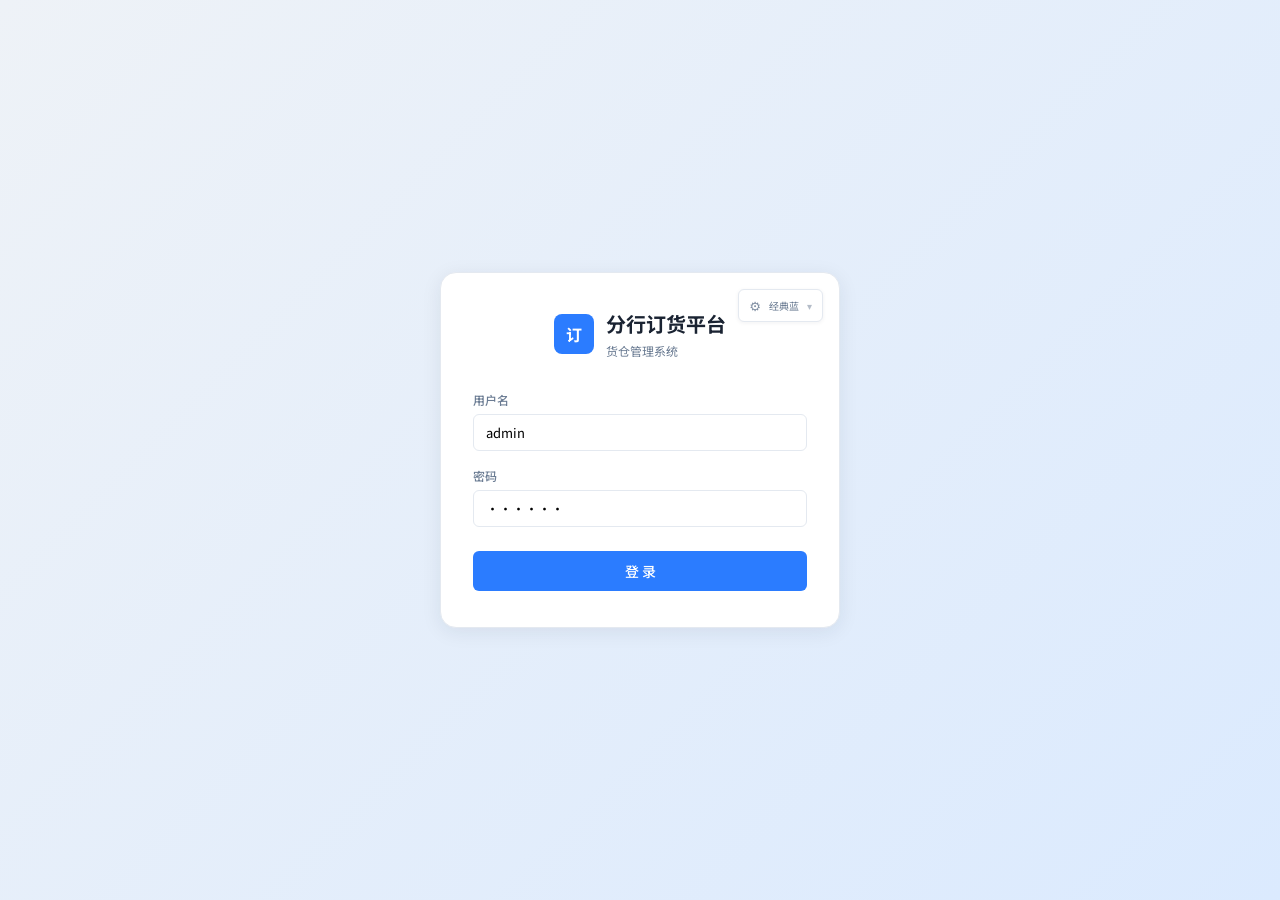
==== login.html @ 97109339 "Initial commit: branch ordering platform Co-authored-by: Cursor <cursoragent@cursor.com>" ====
<!DOCTYPE html>
<html lang="zh-CN">
<head>
  <script src="storage-bridge.js"></script>
  <meta charset="UTF-8" />
  <meta name="viewport" content="width=device-width, initial-scale=1.0" />
  <title data-i18n-title-page="login.title">登录 - 分行订货平台</title>
  <link rel="stylesheet" href="styles.css" />
  <link href="https://fonts.googleapis.com/css2?family=Noto+Sans+SC:wght@400;500;600;700&display=swap" rel="stylesheet" />
</head>
<body class="login-page">
  <div class="login-card">
    <div class="pref-panel pref-panel-login">
      <button
        type="button"
        class="pref-toggle pref-toggle-login"
        aria-expanded="false"
        aria-controls="pref-dropdown-login"
        data-i18n-title="pref.toggleTitle"
        title="展开主题"
      >
        <span class="pref-toggle-icon" aria-hidden="true">⚙</span>
        <span class="pref-toggle-summary">经典蓝</span>
        <span class="pref-toggle-chevron" aria-hidden="true">▾</span>
      </button>
      <div class="pref-dropdown pref-dropdown-login" id="pref-dropdown-login" hidden>
        <div class="pref-section">
          <span class="pref-section-label" data-i18n="theme.label">主题</span>
          <div class="theme-btns">
            <button type="button" class="theme-btn active" data-theme="blue" data-i18n="theme.blue">经典蓝</button>
            <button type="button" class="theme-btn" data-theme="green" data-i18n="theme.green">商务绿</button>
            <button type="button" class="theme-btn" data-theme="purple" data-i18n="theme.purple">雅致紫</button>
          </div>
        </div>
      </div>
    </div>

    <div class="login-brand">
      <div class="brand-icon">订</div>
      <div>
        <h1 data-i18n="login.title">分行订货平台</h1>
        <p data-i18n="login.subtitle">货仓管理系统</p>
      </div>
    </div>

    <form id="login-form" class="login-form">
      <div class="field">
        <span data-i18n="login.username">用户名</span>
        <input type="text" id="username" value="admin" autocomplete="username" required />
      </div>
      <div class="field">
        <span data-i18n="login.password">密码</span>
        <input type="password" id="password" value="123456" autocomplete="current-password" required />
      </div>
      <p id="login-error" class="login-error" hidden></p>
      <button type="submit" class="btn btn-primary btn-lg login-btn" data-i18n="login.submit">登 录</button>
    </form>
  </div>

  <script src="i18n.js"></script>
  <script>
    const SESSION_KEY = "orderPlatform_session";

    applyStaticI18n();
    initLangSwitcher(() => applyStaticI18n());
    initThemeSwitcher();
    initPrefPanel();

    if (sessionStorage.getItem(SESSION_KEY)) {
      window.location.href = "index.html";
    }

    document.getElementById("login-form").addEventListener("submit", (e) => {
      e.preventDefault();
      const username = document.getElementById("username").value.trim();
      const password = document.getElementById("password").value;
      const errEl = document.getElementById("login-error");

      if (username === "admin" && password === "123456") {
        sessionStorage.setItem(
          SESSION_KEY,
          JSON.stringify({ user: username, loginAt: new Date().toISOString() })
        );
        window.location.href = "index.html";
        return;
      }

      errEl.textContent = t("login.error");
      errEl.hidden = false;
    });
  </script>
</body>
</html>
---- styles.css ----
:root,
[data-theme="blue"] {
  --bg: #eef2f7;
  --surface: #ffffff;
  --sidebar: #1a2332;
  --sidebar-text: #8b9cb3;
  --sidebar-active: #ffffff;
  --primary: #2b7cff;
  --primary-hover: #1a6ae8;
  --primary-light: #e8f1ff;
  --border: #e4e9f0;
  --text: #1a2332;
  --text-muted: #6b7c93;
  --danger: #e53935;
  --warning: #f59e0b;
  --success: #10b981;
  --radius: 8px;
  --shadow: 0 1px 4px rgba(26, 35, 50, 0.06);
  --shadow-md: 0 4px 20px rgba(26, 35, 50, 0.08);
  --focus-ring: 0 0 0 3px color-mix(in srgb, var(--primary) 28%, transparent);
  --font: "Noto Sans SC", system-ui, sans-serif;
  --login-bg: linear-gradient(135deg, #eef2f7 0%, #dbeafe 100%);
}

[data-theme="green"] {
  --bg: #eef7f3;
  --surface: #ffffff;
  --sidebar: #0f2e22;
  --sidebar-text: #9ecab8;
  --sidebar-active: #ffffff;
  --primary: #059669;
  --primary-hover: #047857;
  --primary-light: #d1fae5;
  --border: #cfe8dc;
  --text: #0f2e22;
  --text-muted: #5f7a6e;
  --shadow: 0 1px 4px rgba(15, 46, 34, 0.08);
  --shadow-md: 0 4px 20px rgba(15, 46, 34, 0.1);
  --login-bg: linear-gradient(135deg, #eef7f3 0%, #bbf7d0 100%);
}

[data-theme="purple"] {
  --bg: #f3f0f8;
  --surface: #ffffff;
  --sidebar: #2d1b4e;
  --sidebar-text: #c4b5d9;
  --sidebar-active: #ffffff;
  --primary: #7c3aed;
  --primary-hover: #6d28d9;
  --primary-light: #ede9fe;
  --border: #e4dff0;
  --text: #2d1b4e;
  --text-muted: #6b5f80;
  --shadow: 0 1px 4px rgba(45, 27, 78, 0.08);
  --shadow-md: 0 4px 20px rgba(45, 27, 78, 0.1);
  --login-bg: linear-gradient(135deg, #f3f0f8 0%, #ddd6fe 100%);
}

*,
*::before,
*::after {
  box-sizing: border-box;
}

html {
  scroll-behavior: smooth;
}

html,
body {
  margin: 0;
  min-height: 100%;
  font-family: var(--font);
  color: var(--text);
  background: var(--bg);
}

.app {
  display: grid;
  grid-template-columns: 220px 1fr;
  min-height: 100vh;
}

/* Sidebar */
.sidebar {
  background: var(--sidebar);
  color: var(--sidebar-text);
  padding: 20px 12px;
  display: flex;
  flex-direction: column;
  position: sticky;
  top: 0;
  height: 100vh;
}

.brand {
  display: flex;
  gap: 10px;
  align-items: center;
  padding: 0 8px 20px;
  border-bottom: 1px solid rgba(255, 255, 255, 0.08);
  margin-bottom: 16px;
}

.brand-icon {
  width: 40px;
  height: 40px;
  border-radius: 8px;
  background: var(--primary);
  color: white;
  display: grid;
  place-items: center;
  font-weight: 700;
  font-size: 16px;
}

.brand h1 {
  margin: 0;
  font-size: 15px;
  color: white;
  font-weight: 600;
}

.brand p {
  margin: 2px 0 0;
  font-size: 11px;
  opacity: 0.55;
}

.nav {
  display: flex;
  flex-direction: column;
  gap: 2px;
  flex: 1;
}

.nav-item {
  display: flex;
  align-items: center;
  gap: 8px;
  padding: 11px 12px;
  border: none;
  border-radius: 6px;
  background: transparent;
  color: var(--sidebar-text);
  font: inherit;
  font-size: 13px;
  cursor: pointer;
  text-align: left;
  transition: background 0.15s, color 0.15s;
}

.nav-item:hover {
  background: rgba(255, 255, 255, 0.06);
  color: white;
}

.nav-item.active {
  background: color-mix(in srgb, var(--primary) 28%, transparent);
  color: var(--sidebar-active);
  font-weight: 500;
}

.nav-icon {
  font-size: 15px;
}

.sidebar-footer {
  padding-top: 16px;
}

/* 语言 / 主题 — 隐藏折叠款 */
.pref-panel {
  position: relative;
  padding: 0 12px 12px;
  margin-bottom: 12px;
  border-bottom: 1px solid rgba(255, 255, 255, 0.08);
}

.pref-toggle {
  display: flex;
  align-items: center;
  gap: 8px;
  width: 100%;
  padding: 8px 10px;
  border: 1px solid rgba(255, 255, 255, 0.1);
  border-radius: 6px;
  background: rgba(255, 255, 255, 0.04);
  color: var(--sidebar-text);
  font: inherit;
  font-size: 12px;
  cursor: pointer;
  text-align: left;
  transition: background 0.15s, border-color 0.15s, color 0.15s;
}

.pref-toggle:hover {
  background: rgba(255, 255, 255, 0.08);
  border-color: rgba(255, 255, 255, 0.18);
  color: white;
}

.pref-panel.is-open .pref-toggle {
  background: rgba(255, 255, 255, 0.1);
  border-color: rgba(255, 255, 255, 0.2);
  color: white;
}

.pref-toggle-icon {
  font-size: 13px;
  opacity: 0.85;
  flex-shrink: 0;
}

.pref-toggle-text {
  flex: 1;
  font-weight: 500;
}

.pref-toggle-summary {
  font-size: 10px;
  color: rgba(255, 255, 255, 0.45);
  max-width: 72px;
  overflow: hidden;
  text-overflow: ellipsis;
  white-space: nowrap;
}

.pref-panel.is-open .pref-toggle-summary {
  color: rgba(255, 255, 255, 0.65);
}

.pref-toggle-chevron {
  font-size: 10px;
  opacity: 0.5;
  transition: transform 0.2s;
  flex-shrink: 0;
}

.pref-panel.is-open .pref-toggle-chevron {
  transform: rotate(180deg);
  opacity: 0.85;
}

.pref-dropdown {
  position: absolute;
  left: 12px;
  right: 12px;
  top: calc(100% - 4px);
  z-index: 20;
  padding: 10px;
  border-radius: 8px;
  background: #121a26;
  border: 1px solid rgba(255, 255, 255, 0.12);
  box-shadow: 0 8px 24px rgba(0, 0, 0, 0.35);
}

.pref-dropdown[hidden] {
  display: none;
}

.pref-section + .pref-section {
  margin-top: 10px;
  padding-top: 10px;
  border-top: 1px solid rgba(255, 255, 255, 0.08);
}

.pref-section-label {
  display: block;
  font-size: 10px;
  color: rgba(255, 255, 255, 0.45);
  margin-bottom: 6px;
  letter-spacing: 0.02em;
}

.lang-btns {
  display: flex;
  gap: 6px;
}

.lang-btn {
  flex: 1;
  padding: 6px 0;
  border: 1px solid rgba(255, 255, 255, 0.15);
  border-radius: 6px;
  background: transparent;
  color: var(--sidebar-text);
  font: inherit;
  font-size: 12px;
  font-weight: 600;
  cursor: pointer;
  transition: background 0.15s, color 0.15s, border-color 0.15s;
}

.lang-btn:hover {
  color: white;
  border-color: rgba(255, 255, 255, 0.3);
}

.lang-btn.active {
  background: var(--primary);
  border-color: var(--primary);
  color: white;
}

.theme-btns {
  display: flex;
  flex-direction: column;
  gap: 6px;
}

.theme-btn {
  width: 100%;
  padding: 6px 10px;
  border: 1px solid rgba(255, 255, 255, 0.15);
  border-radius: 6px;
  background: transparent;
  color: var(--sidebar-text);
  font: inherit;
  font-size: 11px;
  font-weight: 600;
  cursor: pointer;
  text-align: left;
  transition: background 0.15s, color 0.15s, border-color 0.15s;
}

.theme-btn:hover {
  color: white;
  border-color: rgba(255, 255, 255, 0.3);
}

.theme-btn.active {
  background: var(--primary);
  border-color: var(--primary);
  color: white;
}

.pref-panel-login {
  position: absolute;
  top: 16px;
  right: 16px;
  padding: 0;
  margin: 0;
  border: none;
  z-index: 2;
}

.pref-toggle-login {
  width: auto;
  padding: 6px 10px;
  background: var(--surface);
  border-color: var(--border);
  color: var(--text-muted);
  box-shadow: var(--shadow);
}

.pref-toggle-login:hover,
.pref-panel-login.is-open .pref-toggle-login {
  background: var(--surface);
  border-color: var(--primary);
  color: var(--text);
}

.pref-toggle-login .pref-toggle-summary {
  color: var(--text-muted);
  max-width: 96px;
}

.pref-panel-login.is-open .pref-toggle-login .pref-toggle-summary {
  color: var(--text);
}

.pref-dropdown-login {
  position: absolute;
  left: auto;
  right: 0;
  top: calc(100% + 6px);
  min-width: 168px;
  background: var(--surface);
  border-color: var(--border);
  box-shadow: 0 8px 24px rgba(26, 35, 50, 0.15);
}

.pref-dropdown-login .pref-section-label {
  color: var(--text-muted);
}

.pref-dropdown-login .lang-btn,
.pref-dropdown-login .theme-btn {
  border-color: var(--border);
  color: var(--text-muted);
  background: var(--bg);
}

.pref-dropdown-login .lang-btn:hover,
.pref-dropdown-login .theme-btn:hover {
  color: var(--text);
  border-color: var(--primary);
}

.pref-dropdown-login .theme-btns {
  flex-direction: column;
}

.login-card {
  position: relative;
  width: 100%;
  max-width: 400px;
  background: var(--surface);
  border-radius: 16px;
  padding: 36px 32px;
  box-shadow: var(--shadow-md);
  border: 1px solid var(--border);
}

.lang-switch-login {
  display: flex;
  justify-content: flex-end;
  margin-bottom: 8px;
  border: none;
  padding: 0;
}

.lang-switch-login .lang-btns {
  gap: 4px;
}

.lang-switch-login .lang-btn {
  flex: none;
  min-width: 36px;
  padding: 4px 8px;
}

.help-box {
  background: rgba(255, 255, 255, 0.05);
  border-radius: 8px;
  padding: 12px;
  font-size: 11px;
  line-height: 1.5;
}

.help-box strong {
  color: white;
  display: block;
  margin-bottom: 4px;
}

/* Content wrap */
.content-wrap {
  display: flex;
  flex-direction: column;
  min-height: 100vh;
  padding-bottom: 72px;
}

.main {
  flex: 1;
  padding: 0;
  overflow-x: auto;
}

.view {
  display: none;
}

.view.active {
  display: block;
  animation: viewFadeIn 0.18s ease;
}

@keyframes viewFadeIn {
  from {
    opacity: 0.92;
  }
  to {
    opacity: 1;
  }
}

/* Order header */
.order-header {
  display: flex;
  justify-content: space-between;
  align-items: center;
  gap: 16px;
  padding: 16px 24px;
  background: var(--surface);
  border-bottom: 1px solid var(--border);
  box-shadow: 0 1px 0 color-mix(in srgb, var(--primary) 6%, transparent);
}

.header-fields {
  display: flex;
  flex-wrap: wrap;
  gap: 20px;
}

.header-field {
  display: flex;
  flex-direction: column;
  gap: 4px;
}

.header-field label {
  font-size: 12px;
  color: var(--text-muted);
}

.header-field input,
.header-field select,
.header-field textarea {
  padding: 7px 10px;
  border: 1px solid var(--border);
  border-radius: 6px;
  font: inherit;
  font-size: 13px;
  min-width: 140px;
  background: white;
  transition: border-color 0.15s, box-shadow 0.15s;
}

.header-field input:focus-visible,
.header-field select:focus-visible,
.header-field textarea:focus-visible {
  outline: none;
  border-color: var(--primary);
  box-shadow: var(--focus-ring);
}

.header-field-remark {
  flex: 1 1 100%;
  min-width: min(100%, 420px);
}

.header-field-remark textarea {
  width: 100%;
  min-width: 0;
  resize: vertical;
  min-height: 56px;
  line-height: 1.4;
}

.header-over-min-hint {
  margin: 0 0 6px;
  padding: 8px 10px;
  font-size: 12px;
  line-height: 1.45;
  color: #b45309;
  background: #fffbeb;
  border: 1px solid #fde68a;
  border-radius: 6px;
}

.header-over-min-hint:not([hidden]) + textarea,
textarea.remark-required-over-min {
  border-color: #f59e0b;
  box-shadow: 0 0 0 2px rgba(245, 158, 11, 0.15);
}

.product-card-over-min {
  margin-top: 4px;
  padding: 4px 7px;
  font-size: 10px;
  line-height: 1.35;
  font-weight: 600;
  color: #b45309;
  background: #fffbeb;
  border: 1px solid #fde68a;
  border-radius: 6px;
}

.cart-over-min-tag {
  display: block;
  margin-top: 4px;
  font-size: 10px;
  line-height: 1.35;
  font-weight: 600;
  color: #b45309;
}

.cart-line-over-min {
  background: #fffbeb;
  border-color: #fde68a !important;
}

.btn:disabled {
  opacity: 0.55;
  cursor: not-allowed;
}

.header-field input[readonly] {
  background: var(--bg);
  color: var(--text-muted);
}

/* Ordering layout */
.ordering-layout {
  display: flex;
  flex-direction: column;
  gap: 12px;
  padding: 16px 24px;
  width: 100%;
}

/* Filter bar */
.filter-bar {
  display: flex;
  flex-wrap: wrap;
  align-items: flex-end;
  gap: 16px;
  padding: 16px;
}

.ordering-import-row {
  flex: 1 1 100%;
  display: flex;
  flex-wrap: wrap;
  align-items: center;
  gap: 12px;
  padding-top: 12px;
  margin-top: 4px;
  border-top: 1px solid var(--border);
}

.ordering-import-row .hint {
  margin: 0;
  flex: 1 1 220px;
  font-size: 12px;
  color: var(--text-muted);
  line-height: 1.45;
}

.ordering-import-row .excel-actions {
  flex: 0 0 auto;
}

.ordering-import-row .import-result {
  flex: 1 1 100%;
}

.search-group-spot {
  flex: 1 1 320px;
  min-width: min(100%, 320px);
  max-width: 420px;
}

.search-row-spot .search-input-wrap {
  position: relative;
  flex: 1 1 auto;
  min-width: 0;
}

.search-row-spot {
  width: min(100%, 420px);
}

.search-row-spot .search-input-wrap input {
  width: 100%;
  padding-right: 34px;
}

.search-clear-btn {
  position: absolute;
  right: 6px;
  top: 50%;
  transform: translateY(-50%);
  width: 24px;
  height: 24px;
  border: none;
  border-radius: 50%;
  background: #e2e8f0;
  color: #64748b;
  font-size: 16px;
  line-height: 1;
  cursor: pointer;
  display: flex;
  align-items: center;
  justify-content: center;
}

.search-clear-btn:hover {
  background: #cbd5e1;
  color: #334155;
}

#view-ordering .search-suggestions-spot {
  width: min(420px, 100%);
}

.search-suggestion-item.is-active,
.search-suggestion-item.is-active:hover {
  background: var(--primary-light);
  outline: 2px solid var(--primary);
  outline-offset: -2px;
}

.search-suggestion-barcode {
  font-size: 11px;
  font-family: ui-monospace, SFMono-Regular, Menlo, Consolas, monospace;
  color: #64748b;
}

#view-ordering .filter-bar {
  align-items: flex-end;
  gap: 12px;
  padding: 12px 16px;
}

#view-ordering .search-history {
  margin-top: 6px;
}

.search-group label,
.filter-group label {
  display: block;
  font-size: 12px;
  color: var(--text-muted);
  margin-bottom: 6px;
}

.search-row {
  display: flex;
  gap: 8px;
}

.search-row-main {
  display: flex;
  align-items: flex-start;
  gap: 12px;
  flex: 1 1 100%;
  min-width: min(100%, 520px);
}

.search-row-wrap {
  position: relative;
  flex: 0 0 auto;
}

.search-preview {
  flex: 1 1 280px;
  min-width: 200px;
  min-height: 112px;
  display: flex;
  align-items: center;
  gap: 14px;
  padding: 10px 14px;
  border: 1px solid var(--border);
  border-radius: 8px;
  background: #f8fafc;
}

.search-preview-empty {
  width: 100%;
  text-align: center;
  font-size: 12px;
  color: var(--text-muted);
}

.search-preview-not-found {
  color: #94a3b8;
}

.search-preview-photo {
  flex-shrink: 0;
}

.search-preview-photo .product-thumb {
  width: 112px;
  height: 112px;
  object-fit: cover;
  border-radius: 10px;
  border: 1px solid var(--border);
  background: #fff;
}

.search-preview-info {
  flex: 1;
  min-width: 0;
}

.search-preview-name {
  font-size: 14px;
  font-weight: 600;
  color: var(--text);
  line-height: 1.4;
  display: -webkit-box;
  -webkit-line-clamp: 2;
  -webkit-box-orient: vertical;
  overflow: hidden;
}

.search-preview-code {
  margin-top: 4px;
  font-size: 13px;
  font-family: ui-monospace, SFMono-Regular, Menlo, Consolas, monospace;
  color: var(--primary);
  font-weight: 600;
}

.search-row input {
  width: 240px;
  padding: 8px 12px;
  border: 1px solid var(--border);
  border-radius: 6px;
  font: inherit;
  font-size: 13px;
}

.search-suggestions {
  position: absolute;
  top: calc(100% + 4px);
  left: 0;
  z-index: 200;
  width: min(360px, 90vw);
  max-height: 320px;
  overflow-y: auto;
  background: var(--surface);
  border: 1px solid var(--border);
  border-radius: 8px;
  box-shadow: 0 8px 24px rgba(26, 35, 50, 0.12);
}

.search-suggestion-item {
  display: flex;
  align-items: center;
  gap: 10px;
  width: 100%;
  padding: 8px 10px;
  border: none;
  border-bottom: 1px solid var(--border);
  background: white;
  cursor: pointer;
  text-align: left;
  font: inherit;
}

.search-suggestion-item:last-child {
  border-bottom: none;
}

.search-suggestion-item:hover,
.search-suggestion-item:focus-visible {
  background: var(--primary-light);
  outline: none;
}

.search-suggestion-item .product-thumb {
  flex-shrink: 0;
}

.search-suggestion-body {
  display: flex;
  flex-direction: column;
  gap: 2px;
  min-width: 0;
}

.search-suggestion-code {
  font-size: 13px;
  color: var(--primary);
  font-family: ui-monospace, SFMono-Regular, Menlo, Consolas, monospace;
}

.search-suggestion-name {
  font-size: 12px;
  color: var(--text);
  white-space: nowrap;
  overflow: hidden;
  text-overflow: ellipsis;
}

.search-suggestion-meta {
  font-size: 11px;
  color: var(--text-muted);
  white-space: nowrap;
  overflow: hidden;
  text-overflow: ellipsis;
}

.search-group-autocomplete {
  flex: 1 1 100%;
  min-width: min(100%, 320px);
}

.search-history {
  margin-top: 10px;
}

.search-history-head {
  display: flex;
  align-items: center;
  flex-wrap: wrap;
  gap: 8px 12px;
  margin-bottom: 4px;
}

.search-history-select-all {
  display: inline-flex;
  align-items: center;
  gap: 6px;
  font-size: 12px;
  font-weight: 500;
  color: var(--text);
  cursor: pointer;
  user-select: none;
}

.search-history-select-all input {
  width: 15px;
  height: 15px;
  cursor: pointer;
}

.search-history-label {
  flex: 1;
  font-size: 12px;
  font-weight: 600;
  color: var(--text);
}

.search-history-hint {
  margin: 0 0 6px;
  font-size: 11px;
  color: var(--text-muted);
}

.search-history-row {
  display: flex;
  align-items: center;
  gap: 8px;
  width: 100%;
  background: #fff;
}

.search-history-check {
  flex-shrink: 0;
  width: 16px;
  height: 16px;
  margin: 0 0 0 10px;
  cursor: pointer;
}

.search-history-chip {
  display: flex;
  align-items: center;
  justify-content: space-between;
  gap: 10px;
  flex: 1;
  min-width: 0;
  padding: 8px 12px 8px 0;
  border: none;
  background: #fff;
  text-align: left;
  font: inherit;
  font-size: 12px;
  color: var(--text);
  cursor: pointer;
}

.search-history-chip-text {
  flex: 1;
  min-width: 0;
  white-space: nowrap;
  overflow: hidden;
  text-overflow: ellipsis;
}

.search-history-thumb {
  flex-shrink: 0;
}

.search-history-thumb .product-thumb {
  width: 40px;
  height: 40px;
  object-fit: cover;
  border-radius: 6px;
  border: 1px solid var(--border);
  background: #fff;
}

.search-history-list {
  display: flex;
  flex-direction: column;
  gap: 6px;
  max-height: 160px;
  overflow-y: auto;
}

.search-history-item {
  position: relative;
  overflow: hidden;
  border-radius: 8px;
  border: 1px solid var(--border);
  background: #fff;
  touch-action: pan-y;
}

.search-history-delete {
  position: absolute;
  top: 0;
  right: 0;
  bottom: 0;
  width: 72px;
  border: none;
  background: var(--danger);
  color: #fff;
  font-size: 13px;
  font-weight: 600;
  cursor: pointer;
  z-index: 0;
}

.search-history-slide {
  position: relative;
  z-index: 1;
  background: #fff;
  transition: transform 0.2s ease;
  will-change: transform;
}

.search-history-chip:hover {
  background: var(--primary-light);
}

.search-history-row:hover {
  background: var(--primary-light);
}

.product-card-highlight {
  outline: 2px solid var(--primary);
  box-shadow: 0 0 0 4px rgba(43, 124, 255, 0.18);
  animation: cardPulse 0.6s ease;
}

@keyframes cardPulse {
  0% { transform: scale(1); }
  50% { transform: scale(1.02); }
  100% { transform: scale(1); }
}

.filter-group select {
  padding: 8px 12px;
  border: 1px solid var(--border);
  border-radius: 6px;
  font: inherit;
  font-size: 13px;
  min-width: 120px;
  background: white;
}

/* Panel */
.panel {
  background: var(--surface);
  border-radius: var(--radius);
  box-shadow: var(--shadow);
  border: 1px solid var(--border);
  overflow: hidden;
}

.panel-title {
  padding: 12px 16px;
  font-size: 14px;
  font-weight: 600;
  border-bottom: 1px solid var(--border);
  background: color-mix(in srgb, var(--primary-light) 35%, var(--surface));
}

.panel-header {
  display: flex;
  justify-content: space-between;
  align-items: center;
  padding: 14px 16px;
  border-bottom: 1px solid var(--border);
}

.panel-header h3 {
  margin: 0;
  font-size: 15px;
}

/* Product card grid */
.product-panel {
  border: none;
  box-shadow: none;
  background: transparent;
}

.product-panel .panel-title {
  background: transparent;
  border-bottom: none;
  padding: 0 0 12px;
}

.product-grid {
  display: grid;
  grid-template-columns: repeat(auto-fill, minmax(168px, 1fr));
  gap: 10px;
  padding: 0 0 8px;
}

.product-grid-empty {
  grid-column: 1 / -1;
  padding: 48px 16px;
  text-align: center;
  color: var(--text-muted);
  background: var(--surface);
  border-radius: 12px;
  border: 1px dashed var(--border);
}

.product-card {
  display: flex;
  flex-direction: column;
  position: relative;
  background: var(--surface);
  border-radius: 10px;
  overflow: visible;
  border: 1px solid var(--border);
  box-shadow: 0 1px 3px rgba(26, 35, 50, 0.06);
  transition: box-shadow 0.2s;
  min-width: 0;
}

.product-card:not(.is-sold-out):hover {
  box-shadow: 0 4px 14px color-mix(in srgb, var(--primary) 14%, transparent);
  border-color: color-mix(in srgb, var(--primary) 30%, var(--border));
}

.product-card-serial {
  position: absolute;
  top: 4px;
  left: 6px;
  z-index: 2;
  padding: 0;
  display: inline-flex;
  align-items: center;
  justify-content: center;
  font-size: 11px;
  font-weight: 700;
  color: var(--text-muted);
  background: none;
  border-radius: 0;
  line-height: 1;
  box-shadow: none;
}

.product-card-cabinet-tag {
  position: absolute;
  top: 6px;
  right: 6px;
  z-index: 2;
  max-width: calc(100% - 48px);
  padding: 2px 8px;
  font-size: 10px;
  font-weight: 600;
  line-height: 1.3;
  color: var(--primary-dark, var(--primary));
  background: color-mix(in srgb, var(--primary-light) 88%, white);
  border: 1px solid color-mix(in srgb, var(--primary) 22%, var(--border));
  border-radius: 999px;
  white-space: nowrap;
  overflow: hidden;
  text-overflow: ellipsis;
  box-shadow: 0 1px 4px color-mix(in srgb, var(--primary) 10%, transparent);
}

#view-cabinet-reserve .filter-bar {
  align-items: flex-end;
  gap: 12px;
  padding: 12px 16px;
}

#view-cabinet-reserve .ordering-import-row-cabinet {
  flex: 1 1 auto;
  margin-top: 0;
  padding-top: 0;
  border-top: none;
}

#view-cabinet-reserve .search-group {
  flex: 1 1 280px;
  min-width: min(100%, 280px);
}

#view-cabinet-reserve .search-history {
  margin-top: 6px;
}

.product-card-image {
  display: flex;
  align-items: center;
  justify-content: center;
  height: 108px;
  background: #f5f7f6;
  overflow: hidden;
  border-radius: 10px 10px 0 0;
}

.product-card-image .product-thumb {
  width: 100px;
  height: 100px;
  object-fit: cover;
  border: none;
  border-radius: 8px;
}

.product-card-body {
  display: flex;
  flex-direction: column;
  flex: 1;
  gap: 3px;
  padding: 6px 8px 8px;
}

.product-card-id {
  font-family: ui-monospace, SFMono-Regular, Menlo, Consolas, monospace;
  font-size: 14px;
  font-weight: 700;
  color: var(--primary);
  background: var(--primary-light);
  padding: 5px 8px;
  border-radius: 6px;
  letter-spacing: 0.04em;
  text-align: center;
  line-height: 1.2;
  word-break: break-all;
}

.product-card-barcode {
  font-family: ui-monospace, SFMono-Regular, Menlo, Consolas, monospace;
  font-size: 11px;
  font-weight: 600;
  color: #475569;
  text-align: center;
  line-height: 1.2;
  word-break: break-all;
}

.product-card-barcode-label {
  margin-right: 4px;
  font-size: 10px;
  font-weight: 700;
  color: #94a3b8;
  letter-spacing: 0.03em;
}

.product-stock-status {
  display: inline-flex;
  align-items: center;
  gap: 5px;
  font-size: 11px;
  font-weight: 500;
  line-height: 1;
}

.product-stock-status .stock-dot {
  width: 6px;
  height: 6px;
  border-radius: 50%;
  flex-shrink: 0;
}

.product-stock-status.in-stock {
  color: #059669;
}

.product-stock-status.in-stock .stock-dot {
  background: #10b981;
}

.product-stock-status.out-stock {
  color: #94a3b8;
}

.product-stock-status.out-stock .stock-dot {
  background: #cbd5e1;
}

.product-card-meta {
  display: flex;
  flex-wrap: wrap;
  align-items: center;
  justify-content: center;
  gap: 4px;
  margin-top: 1px;
}

.product-card-case {
  font-size: 10px;
  font-weight: 600;
  color: var(--text-muted);
}

.product-card-name {
  margin: 0;
  font-size: 11px;
  font-weight: 600;
  line-height: 1.35;
  color: var(--text);
  word-break: break-word;
}

.product-card-desc {
  margin: 0;
  font-size: 10px;
  line-height: 1.35;
  color: var(--text-muted);
  display: -webkit-box;
  -webkit-line-clamp: 1;
  -webkit-box-orient: vertical;
  overflow: hidden;
}

.product-card-suggest {
  display: flex;
  flex-wrap: wrap;
  align-items: center;
  gap: 4px 6px;
  margin-top: 4px;
  padding: 5px 7px;
  font-size: 10px;
  line-height: 1.3;
  color: #64748b;
  background: #f8fafc;
  border: 1px solid #e8edf4;
  border-radius: 6px;
}

.product-card-suggest-active {
  background: #fff7ed;
  border-color: #fed7aa;
  color: #9a3412;
}

.product-card-suggest-muted {
  opacity: 0.85;
}

.product-card-suggest-label {
  font-weight: 600;
  color: #475569;
}

.product-card-suggest-active .product-card-suggest-label {
  color: #c2410c;
}

.product-card-suggest-qty {
  font-size: 13px;
  font-weight: 700;
  color: #c2410c;
}

.product-card-suggest-min {
  font-size: 10px;
  font-weight: 600;
  color: #1e40af;
}

.product-card-suggest-tag {
  font-size: 9px;
  font-weight: 600;
  padding: 1px 5px;
  border-radius: 4px;
  background: #ffedd5;
  color: #c2410c;
}

.product-card-suggest-ok {
  font-size: 10px;
  color: #059669;
}

.product-restock-note {
  margin-top: 2px;
  padding: 6px 8px;
  font-size: 10px;
  line-height: 1.35;
  color: #64748b;
  background: #f1f5f9;
  border-radius: 6px;
}

.product-card-footer {
  display: flex;
  align-items: center;
  justify-content: space-between;
  gap: 8px;
  margin-top: auto;
  padding-top: 4px;
}

.product-card-price {
  font-size: 12px;
  font-weight: 700;
  color: var(--text);
}

.product-card-price.muted {
  color: var(--text-muted);
}

.product-card-order {
  display: flex;
  flex-direction: column;
  align-items: stretch;
  gap: 5px;
  margin-top: auto;
  padding: 7px;
  background: #f0f4f8;
  border: 1px solid #d8e0ea;
  border-radius: 8px;
}

.product-card-qty-head {
  display: flex;
  align-items: center;
  justify-content: space-between;
  gap: 4px;
}

.product-card-qty-label {
  font-size: 12px;
  font-weight: 700;
  color: var(--text);
  letter-spacing: 0.02em;
}

.product-card-qty-max {
  font-size: 10px;
  font-weight: 600;
  color: #475569;
  background: #fff;
  border: 1px solid var(--border);
  border-radius: 999px;
  padding: 1px 6px;
  white-space: nowrap;
}

.product-card-order .qty-stepper {
  display: grid;
  grid-template-columns: 34px 1fr 34px;
  align-items: center;
  gap: 4px;
  width: 100%;
}

.product-card-order .qty-btn {
  width: 34px;
  height: 34px;
  font-size: 20px;
  font-weight: 700;
  flex-shrink: 0;
  border-radius: 6px;
  padding: 0;
}

.product-card-order .qty-input {
  width: 100%;
  min-width: 0;
  height: 34px;
  font-size: 17px;
  font-weight: 700;
  padding: 0 4px;
  border-radius: 6px;
  color: var(--text);
  background: #fff;
  text-align: center;
  border: 1px solid var(--border);
  -moz-appearance: textfield;
}

.product-card-order .qty-input::-webkit-outer-spin-button,
.product-card-order .qty-input::-webkit-inner-spin-button {
  -webkit-appearance: none;
  margin: 0;
}

.product-card-add {
  width: 100%;
  height: 34px;
  padding: 0 10px;
  border: none;
  border-radius: 6px;
  background: var(--primary);
  color: #fff;
  font-size: 13px;
  font-weight: 700;
  cursor: pointer;
  transition: background 0.15s, transform 0.1s;
}

.product-card-add:hover {
  background: var(--primary-hover);
}

.product-card-add:active {
  transform: scale(0.98);
}

.product-card.is-sold-out .product-card-image {
  opacity: 0.72;
}

/* 现货目录：紧凑型商品格子 */
#view-ordering .product-panel .panel-title {
  padding: 0 0 8px;
  font-size: 14px;
}

#view-ordering .product-grid-spot {
  grid-template-columns: repeat(auto-fill, minmax(128px, 1fr));
  gap: 8px;
  padding: 0 0 6px;
}

#view-ordering .product-card-compact {
  border-radius: 8px;
  box-shadow: 0 1px 2px rgba(26, 35, 50, 0.05);
}

#view-ordering .product-card-compact .product-card-serial {
  top: 4px;
  left: 5px;
}

#view-ordering .product-card-compact .product-card-image {
  height: 88px;
  border-radius: 8px 8px 0 0;
}

#view-ordering .product-card-compact .product-card-image .product-thumb {
  width: 80px;
  height: 80px;
  border-radius: 6px;
}

#view-ordering .product-card-compact .product-card-top {
  display: flex;
  flex-direction: column;
  gap: 2px;
}

#view-ordering .product-card-compact .product-card-stock-wrap {
  display: flex;
  justify-content: center;
}

#view-ordering .product-card-compact .product-card-body {
  padding: 4px 6px 6px;
  gap: 2px;
}

#view-ordering .product-card-compact .product-card-id {
  font-size: 11px;
  padding: 3px 5px;
  border-radius: 4px;
}

#view-ordering .product-card-compact .product-card-barcode {
  font-size: 9px;
  line-height: 1.15;
}

#view-ordering .product-card-compact .product-card-barcode-label {
  font-size: 8px;
  margin-right: 2px;
}

#view-ordering .product-card-compact .product-stock-status {
  font-size: 9px;
  gap: 3px;
}

#view-ordering .product-card-compact .product-stock-status .stock-dot {
  width: 5px;
  height: 5px;
}

#view-ordering .product-card-compact .product-card-case {
  font-size: 9px;
}

#view-ordering .product-card-compact .product-card-name {
  font-size: 10px;
  line-height: 1.3;
  display: -webkit-box;
  -webkit-line-clamp: 2;
  -webkit-box-orient: vertical;
  overflow: hidden;
}

#view-ordering .product-card-compact .product-card-desc {
  font-size: 9px;
  -webkit-line-clamp: 1;
}

#view-ordering .product-card-compact .product-card-suggest {
  margin-top: 2px;
  padding: 3px 5px;
  gap: 2px 4px;
  font-size: 9px;
  border-radius: 4px;
}

#view-ordering .product-card-compact .product-card-suggest-qty {
  font-size: 11px;
}

#view-ordering .product-card-compact .product-card-suggest-min,
#view-ordering .product-card-compact .product-card-suggest-ok {
  font-size: 9px;
}

#view-ordering .product-card-compact .product-card-suggest-tag {
  font-size: 8px;
  padding: 0 4px;
}

#view-ordering .product-card-compact .product-card-over-min {
  margin-top: 2px;
  padding: 3px 5px;
  font-size: 9px;
  border-radius: 4px;
}

#view-ordering .product-card-compact .product-restock-note {
  padding: 4px 5px;
  font-size: 9px;
  line-height: 1.3;
}

#view-ordering .product-card-compact .product-card-footer {
  padding-top: 2px;
}

#view-ordering .product-card-compact .product-card-price {
  font-size: 11px;
}

#view-ordering .product-card-compact .product-card-qty-head-compact {
  margin-bottom: 1px;
}

#view-ordering .product-card-compact .product-card-qty-head-compact .product-card-price {
  font-size: 11px;
  color: var(--primary);
}

#view-ordering .product-card-compact .product-card-order {
  gap: 4px;
  padding: 5px;
  border-radius: 6px;
}

#view-ordering .product-card-compact .product-card-qty-label {
  font-size: 10px;
}

#view-ordering .product-card-compact .product-card-order .qty-stepper {
  grid-template-columns: 26px 1fr 26px;
  gap: 3px;
}

#view-ordering .product-card-compact .product-card-order .qty-btn {
  width: 26px;
  height: 26px;
  font-size: 16px;
  border-radius: 4px;
}

#view-ordering .product-card-compact .product-card-order .qty-input {
  height: 26px;
  font-size: 13px;
  border-radius: 4px;
}

#view-ordering .product-card-compact .product-card-add {
  height: 28px;
  font-size: 11px;
  border-radius: 4px;
}

#view-ordering .product-grid-empty {
  padding: 32px 12px;
  font-size: 13px;
}

#view-ordering .product-panel .pagination {
  padding: 8px 0 0;
  font-size: 12px;
}

.product-panel .pagination {
  padding: 12px 0 0;
  border-top: none;
  flex-wrap: wrap;
  gap: 10px;
  justify-content: center;
}

.product-panel .page-btns {
  flex-wrap: wrap;
  justify-content: center;
  max-width: 100%;
}

.product-table {
  min-width: 1100px;
}

/* Table */
.table-wrap {
  overflow-x: auto;
}

.data-table {
  width: 100%;
  border-collapse: collapse;
  font-size: 13px;
}

.data-table th,
.data-table td {
  padding: 10px 12px;
  text-align: left;
  border-bottom: 1px solid var(--border);
  vertical-align: middle;
}

.data-table th {
  background: #f7f9fc;
  font-weight: 600;
  font-size: 12px;
  color: var(--text-muted);
  position: sticky;
  top: 0;
  z-index: 1;
}

.data-table tbody tr:hover {
  background: #f8fafc;
}

.data-table code {
  font-size: 12px;
  color: var(--primary);
  background: var(--primary-light);
  padding: 2px 6px;
  border-radius: 4px;
}

.product-thumb {
  width: 48px;
  height: 48px;
  object-fit: cover;
  border-radius: 6px;
  border: 1px solid var(--border);
  background: var(--bg);
}

.row-disabled {
  opacity: 0.55;
}

.text-danger {
  color: var(--danger);
  font-weight: 600;
}

.empty-cell {
  text-align: center;
  padding: 40px !important;
  color: var(--text-muted);
}

/* Qty control */
.qty-control {
  display: flex;
  align-items: center;
  gap: 4px;
}

.qty-btn {
  width: 28px;
  height: 28px;
  border: 1px solid var(--border);
  border-radius: 4px;
  background: white;
  cursor: pointer;
  font-size: 16px;
  line-height: 1;
  color: var(--text);
}

.qty-btn:hover:not(:disabled) {
  border-color: var(--primary);
  color: var(--primary);
}

.qty-btn:disabled {
  opacity: 0.4;
  cursor: not-allowed;
}

.qty-input {
  width: 44px;
  height: 28px;
  text-align: center;
  border: 1px solid var(--border);
  border-radius: 4px;
  font: inherit;
  font-size: 13px;
}

.btn-cart {
  width: 32px;
  height: 28px;
  border: none;
  border-radius: 4px;
  background: var(--primary);
  color: white;
  cursor: pointer;
  font-size: 14px;
  margin-left: 4px;
}

.btn-cart:disabled {
  background: #ccc;
  cursor: not-allowed;
}

/* Pagination */
.pagination {
  display: flex;
  justify-content: space-between;
  align-items: center;
  padding: 10px 16px;
  font-size: 12px;
  color: var(--text-muted);
  border-top: 1px solid var(--border);
}

.page-btns {
  display: flex;
  flex-wrap: wrap;
  gap: 4px;
}

.page-btn {
  min-width: 28px;
  height: 28px;
  border: 1px solid var(--border);
  border-radius: 6px;
  background: white;
  cursor: pointer;
  font: inherit;
  font-size: 12px;
  transition: background 0.15s, border-color 0.15s, color 0.15s;
}

.page-btn:hover:not(:disabled):not(.active) {
  border-color: var(--primary);
  color: var(--primary);
}

.page-btn.active {
  background: var(--primary);
  color: white;
  border-color: var(--primary);
}

.page-btn:disabled {
  opacity: 0.4;
  cursor: not-allowed;
}

/* Suggestions */
.suggestions-panel {
  position: sticky;
  top: 16px;
}

.suggestions-list {
  padding: 12px;
  display: flex;
  flex-direction: column;
  gap: 12px;
  max-height: calc(100vh - 200px);
  overflow-y: auto;
}

.suggestion-card {
  display: flex;
  gap: 10px;
  padding: 10px;
  border: 1px solid var(--border);
  border-radius: 8px;
  background: #fafbfc;
}

.suggestion-card-lg {
  background: var(--surface);
  box-shadow: var(--shadow);
}

.suggestions-grid {
  display: grid;
  grid-template-columns: repeat(auto-fill, minmax(360px, 1fr));
  gap: 16px;
  padding: 0 24px 24px;
}

.suggestion-body {
  flex: 1;
  min-width: 0;
}

.suggestion-head {
  display: flex;
  justify-content: space-between;
  align-items: center;
  gap: 6px;
}

.suggestion-code {
  font-size: 11px;
  color: var(--primary);
  font-weight: 600;
}

.suggestion-name {
  font-size: 13px;
  font-weight: 600;
  margin: 4px 0;
}

.suggestion-meta {
  font-size: 11px;
  color: var(--text-muted);
  margin-bottom: 4px;
}

.suggestion-reason {
  font-size: 11px;
  color: var(--text-muted);
  margin-bottom: 8px;
}

.suggestion-footer {
  display: flex;
  justify-content: space-between;
  align-items: center;
  font-size: 12px;
}

.tag {
  display: inline-block;
  padding: 2px 8px;
  border-radius: 999px;
  font-size: 10px;
  font-weight: 600;
  white-space: nowrap;
}

.tag-warn {
  background: #fef3c7;
  color: #b45309;
}

.tag-ok {
  background: #ecfdf5;
  color: #059669;
}

.suggestions-excel-panel {
  margin: 0 24px 12px;
  padding: 16px 18px;
}

.suggestions-toolbar {
  margin: 0 24px 12px;
  padding: 14px 18px;
  display: flex;
  flex-direction: column;
  gap: 12px;
}

.suggestions-toolbar-filters {
  display: flex;
  flex-wrap: wrap;
  align-items: flex-end;
  gap: 10px 14px;
}

.suggestions-toolbar-filters input[type="search"] {
  flex: 1 1 220px;
  min-width: 180px;
  max-width: 320px;
  padding: 9px 12px;
  border: 1px solid #dbe3ef;
  border-radius: 8px;
  font-size: 14px;
}

.suggestions-filter-field {
  display: flex;
  flex-direction: column;
  gap: 4px;
  font-size: 12px;
  color: var(--text-muted);
}

.suggestions-filter-field select {
  min-width: 130px;
  padding: 8px 10px;
  border: 1px solid #dbe3ef;
  border-radius: 8px;
  font-size: 13px;
  background: #fff;
}

.suggestions-bulk-bar {
  display: flex;
  flex-wrap: wrap;
  align-items: center;
  gap: 10px 14px;
  padding-top: 12px;
  border-top: 1px dashed #e2e8f0;
}

.suggestions-bulk-count {
  font-size: 13px;
  font-weight: 600;
  color: var(--primary);
  min-width: 72px;
}

.suggestions-bulk-label {
  font-size: 12px;
  color: var(--text-muted);
}

.suggestions-bulk-branches {
  display: flex;
  flex-wrap: wrap;
  gap: 6px 10px;
  flex: 1 1 200px;
}

.suggestions-bulk-branch-check {
  display: inline-flex;
  align-items: center;
  gap: 4px;
  padding: 3px 8px;
  background: #f8fafc;
  border: 1px solid #e2e8f0;
  border-radius: 6px;
  font-size: 11px;
  font-weight: 600;
  color: #1e40af;
  text-transform: uppercase;
  cursor: pointer;
  user-select: none;
}

.suggestions-bulk-branch-check input {
  margin: 0;
}

.suggestions-bulk-qty {
  display: flex;
  align-items: center;
  gap: 8px;
  font-size: 12px;
  color: var(--text-muted);
}

.suggestions-bulk-qty input {
  width: 72px;
  padding: 7px 8px;
  border: 1px solid #dbe3ef;
  border-radius: 8px;
  font-size: 14px;
}

.suggestions-filter-check {
  display: inline-flex;
  align-items: center;
  gap: 8px;
  font-size: 13px;
  color: var(--text-muted);
  cursor: pointer;
  user-select: none;
  padding-bottom: 2px;
}

.suggestions-matrix-section-min-order th.col-check,
.suggestions-matrix-section-min-order td.col-check {
  position: sticky;
  left: 0;
  z-index: 4;
  width: 42px;
  min-width: 42px;
  max-width: 42px;
  background: #fff;
  text-align: center;
  vertical-align: middle;
}

.suggestions-matrix-section-min-order th.col-item-code,
.suggestions-matrix-section-min-order td.col-item-code {
  left: 42px;
}

.suggestions-matrix-section-min-order th.col-item-name,
.suggestions-matrix-section-min-order td.col-item-name {
  left: 160px;
}

.suggestions-matrix-section-min-order tbody tr:nth-child(even) td.col-check {
  background: #fafbfc;
}

.suggestions-matrix-section-min-order tbody tr.sug-matrix-row-active td.col-check {
  background: #fffbeb;
}

.suggestions-loading {
  margin: 0 24px 24px;
  padding: 48px 24px;
  display: flex;
  align-items: center;
  justify-content: center;
  gap: 12px;
  font-size: 14px;
  color: var(--text-muted);
}

.suggestions-loading-spinner {
  width: 18px;
  height: 18px;
  border: 2px solid #dbe3ef;
  border-top-color: var(--primary);
  border-radius: 50%;
  animation: suggestions-spin 0.7s linear infinite;
}

@keyframes suggestions-spin {
  to {
    transform: rotate(360deg);
  }
}

.suggestions-summary {
  margin: 0 24px 12px;
  padding: 12px 18px;
  display: flex;
  flex-wrap: wrap;
  gap: 10px 18px;
  font-size: 13px;
  color: var(--text-muted);
}

.suggestions-summary span {
  padding: 4px 10px;
  background: #f8fafc;
  border: 1px solid #e8edf4;
  border-radius: 999px;
}

.suggestions-table-wrap {
  margin: 0 0 24px;
  padding: 0;
}

.suggestions-matrix-section {
  margin: 0 24px 16px;
  padding: 0;
  overflow: visible;
}

.suggestions-matrix-title {
  margin: 0;
  padding: 14px 18px 10px;
  font-size: 16px;
  font-weight: 700;
  color: var(--text);
  border-bottom: 1px solid #e8edf4;
}

.suggestions-matrix-wrap {
  overflow-x: auto;
  padding: 0 12px 14px;
  max-width: 100%;
}

.suggestions-matrix-table {
  min-width: 1280px;
  width: 100%;
}

.suggestions-matrix-table .sug-matrix-group-row th {
  border-bottom: none;
  padding-bottom: 4px;
}

.suggestions-matrix-table .sug-matrix-group-title {
  text-align: center;
  font-size: 15px;
  font-weight: 700;
  color: var(--text);
  background: #f8fafc;
}

.suggestions-matrix-table th.col-item-code,
.suggestions-matrix-table td.col-item-code {
  position: sticky;
  left: 0;
  z-index: 3;
  background: #fff;
  min-width: 118px;
}

.suggestions-matrix-table th.col-item-name,
.suggestions-matrix-table td.col-item-name {
  position: sticky;
  left: 118px;
  z-index: 3;
  background: #fff;
  min-width: 240px;
  max-width: 360px;
}

.suggestions-matrix-section-min-order .sug-min-order-input {
  width: 56px;
  padding: 4px 6px;
  border: 1px solid var(--border);
  border-radius: 4px;
  font: inherit;
  font-size: 11px;
  text-align: center;
  background: var(--surface);
}

.suggestions-matrix-section-min-order .sug-min-order-input:focus {
  outline: none;
  border-color: var(--primary);
  box-shadow: 0 0 0 2px color-mix(in srgb, var(--primary) 20%, transparent);
}

.suggestions-matrix-section-min-order td.sug-matrix-cell {
  text-align: center;
  vertical-align: middle;
}

.over-min-alerts-panel {
  border-color: #fde68a;
  background: linear-gradient(180deg, #fffbeb 0%, var(--surface) 100%);
}

.over-min-alerts-head {
  display: flex;
  align-items: flex-start;
  justify-content: space-between;
  gap: 12px;
  padding: 14px 16px 0;
}

.over-min-alerts-head-main {
  display: flex;
  flex-wrap: wrap;
  align-items: baseline;
  gap: 8px 12px;
  min-width: 0;
}

.over-min-alerts-actions {
  display: flex;
  flex-wrap: wrap;
  align-items: center;
  justify-content: flex-end;
  gap: 8px 10px;
  flex-shrink: 0;
}

.over-min-selected-count {
  font-size: 12px;
  color: var(--text-muted);
  white-space: nowrap;
}

.over-min-alerts-table th.col-check,
.over-min-alerts-table td.col-check {
  width: 36px;
  text-align: center;
  vertical-align: middle;
}

.over-min-alerts-table tbody tr.is-selected {
  background: #fff7ed;
}

.over-min-alerts-head h3 {
  margin: 0;
  font-size: 15px;
  color: #b45309;
}

.over-min-alerts-count {
  font-size: 12px;
  color: var(--text-muted);
  white-space: nowrap;
}

.over-min-alerts-panel .panel-hint {
  padding: 8px 16px 12px;
}

.over-min-alerts-table th,
.over-min-alerts-table td {
  font-size: 12px;
}

.over-min-alerts-table th.col-item-name,
.over-min-alerts-table td.col-item-name,
.over-min-alerts-table .orders-item-name {
  font-size: 10px;
  line-height: 1.35;
}

.over-min-alerts-table .over-min-reason {
  max-width: 220px;
  white-space: pre-wrap;
  word-break: break-word;
  color: #92400e;
  font-weight: 500;
}

.over-min-alerts-table .over-min-order-no {
  font-size: 11px;
  color: var(--text-muted);
  background: transparent;
  padding: 0;
}

.over-min-alerts-table .over-min-alert-jump {
  padding: 0;
  border: none;
  background: none;
  font: inherit;
  cursor: pointer;
}

.over-min-alerts-table .over-min-alert-jump .orders-item-code {
  transition: color 0.15s, background 0.15s;
}

.over-min-alerts-table .over-min-alert-jump:hover .orders-item-code,
.over-min-alerts-table .over-min-alert-jump:focus-visible .orders-item-code {
  color: var(--primary-hover);
  background: var(--primary-light);
}

.suggestions-matrix-section-min-order tr.sug-matrix-row-highlight td.col-item-code,
.suggestions-matrix-section-min-order tr.sug-matrix-row-highlight td.col-item-name {
  background: #fef3c7;
}

.suggestions-matrix-section-min-order td.col-item-code {
  position: relative;
}

.sug-matrix-jump-qty-tag {
  display: block;
  margin-top: 4px;
  padding: 2px 6px;
  font-size: 10px;
  font-weight: 700;
  color: #b45309;
  background: #fff7ed;
  border: 1px solid #fdba74;
  border-radius: 4px;
  width: fit-content;
}

.suggestions-matrix-section-min-order td.sug-matrix-cell-highlight {
  position: relative;
  vertical-align: middle;
  background: #fde047 !important;
  box-shadow: inset 0 0 0 2px #f59e0b;
  animation: sug-matrix-highlight-pulse 1.1s ease-in-out 2;
}

.sug-matrix-order-qty-badge {
  display: block;
  margin-top: 4px;
  font-size: 11px;
  font-weight: 700;
  line-height: 1.2;
  color: #c2410c;
  white-space: nowrap;
}

.suggestions-matrix-section-min-order td.sug-matrix-cell-highlight .sug-min-order-input {
  border-color: #f59e0b;
  background: #fffbeb;
  font-weight: 600;
}

@keyframes sug-matrix-highlight-pulse {
  0%,
  100% {
    box-shadow: inset 0 0 0 2px #f59e0b;
  }
  50% {
    box-shadow: inset 0 0 0 3px #ea580c;
  }
}

.over-min-alerts-table tbody tr:hover {
  background: #fff7ed;
}

.suggestions-matrix-table th.col-stock,
.suggestions-matrix-table td.col-stock,
.suggestions-matrix-table th.col-safety,
.suggestions-matrix-table td.col-safety,
.suggestions-matrix-table th.col-orderable,
.suggestions-matrix-table td.col-orderable {
  min-width: 72px;
  white-space: nowrap;
}

.suggestions-matrix-table td.col-stock.is-low {
  color: #dc2626;
  font-weight: 700;
}

.suggestions-matrix-table tbody tr:nth-child(even) td.col-item-code,
.suggestions-matrix-table tbody tr:nth-child(even) td.col-item-name {
  background: #fafbfc;
}

.suggestions-matrix-table tbody tr.sug-matrix-row-active {
  background: #fffbeb;
}

.suggestions-matrix-table tbody tr.sug-matrix-row-low-stock td.col-stock {
  background: #fef2f2;
}

.suggestions-matrix-table tbody tr.sug-matrix-row-active td.col-item-code,
.suggestions-matrix-table tbody tr.sug-matrix-row-active td.col-item-name {
  background: #fffbeb;
}

.sug-matrix-cell {
  vertical-align: middle;
  min-width: 72px;
}

.sug-matrix-cell-active {
  background: #fff7ed;
}

.sug-qty-value {
  display: block;
  font-size: 16px;
  font-weight: 700;
  color: #c2410c;
  text-align: right;
}

.tag-xs {
  font-size: 10px;
  padding: 1px 6px;
}

.suggestions-matrix-table th.col-branch,
.suggestions-matrix-table th.col-pending {
  font-size: 13px;
  font-weight: 700;
  color: #1e40af;
  text-transform: uppercase;
  letter-spacing: 0.04em;
}

.suggestions-matrix-table th.col-pending {
  color: var(--primary);
}

.suggestions-matrix-table td.col-pending .sug-qty-value {
  color: var(--primary);
}

.suggestions-matrix-table td.num {
  text-align: right;
  font-variant-numeric: tabular-nums;
}

/* 分行标准采购：编码、名称、分行列名字体略小 */
.suggestions-matrix-section-min-order .orders-item-code {
  font-size: 13px;
}

.suggestions-matrix-section-min-order .orders-item-name {
  font-size: 12px;
}

.suggestions-matrix-section-min-order th.col-item-code,
.suggestions-matrix-section-min-order th.col-item-name {
  font-size: 12px;
  font-weight: 600;
}

.suggestions-matrix-section-min-order th.col-branch,
.suggestions-matrix-section-min-order th.col-pending {
  font-size: 11px;
}

.suggestions-footnote {
  margin: 0 24px 24px;
  padding: 12px 18px;
  font-size: 12px;
  color: var(--text-muted);
  line-height: 1.6;
  background: #f8fafc;
  border: 1px solid #e8edf4;
  border-radius: 10px;
}

#view-suggestions.view.active {
  display: flex;
  flex-direction: column;
  min-height: 0;
}

#view-suggestions .page-header,
#view-suggestions .suggestions-excel-panel,
#view-suggestions .suggestions-toolbar,
#view-suggestions .suggestions-summary,
#view-suggestions .suggestions-footnote {
  flex-shrink: 0;
}

#view-suggestions .suggestions-table-wrap {
  flex: 1;
  min-height: 0;
  overflow-y: auto;
}

.tag-urgent {
  background: #fee2e2;
  color: #dc2626;
}

.tag-category {
  background: #e8f1ff;
  color: #1d4ed8;
  font-size: 11px;
  padding: 3px 8px;
}

.tag-dept {
  background: #f3e8ff;
  color: #7c3aed;
  font-size: 11px;
  padding: 3px 8px;
}

.sell-price {
  color: #059669;
  font-weight: 600;
}

/* Cart bar */
.cart-bar {
  position: fixed;
  bottom: 0;
  left: 220px;
  right: 0;
  display: flex;
  justify-content: space-between;
  align-items: center;
  padding: 12px 24px;
  background: color-mix(in srgb, var(--surface) 92%, transparent);
  backdrop-filter: blur(10px);
  border-top: 2px solid var(--primary);
  box-shadow: 0 -4px 24px rgba(26, 35, 50, 0.08);
  z-index: 100;
}

.cart-bar[hidden] {
  display: none !important;
}

.cart-info {
  display: flex;
  align-items: center;
  gap: 12px;
  font-size: 14px;
}

.cart-icon {
  font-size: 20px;
}

.cart-divider {
  color: var(--border);
}

.cart-actions {
  display: flex;
  gap: 10px;
}

/* Buttons */
.btn {
  display: inline-flex;
  align-items: center;
  justify-content: center;
  gap: 6px;
  padding: 8px 16px;
  border-radius: 6px;
  border: none;
  font: inherit;
  font-size: 13px;
  font-weight: 500;
  cursor: pointer;
  transition: background 0.15s, border-color 0.15s, color 0.15s, box-shadow 0.15s, transform 0.1s;
  white-space: nowrap;
}

.btn:focus-visible {
  outline: none;
  box-shadow: var(--focus-ring);
}

.btn:active:not(:disabled) {
  transform: scale(0.98);
}

.btn-primary {
  background: var(--primary);
  color: white;
}

.btn-primary:hover {
  background: var(--primary-hover);
}

.btn-secondary {
  background: #475569;
  color: white;
}

.btn-secondary:hover {
  background: #334155;
}

.btn-ghost {
  background: white;
  color: var(--text-muted);
  border: 1px solid var(--border);
}

.btn-ghost:hover {
  border-color: var(--primary);
  color: var(--primary);
}

.btn-sm {
  padding: 5px 12px;
  font-size: 12px;
}

.btn-lg {
  padding: 10px 28px;
  font-size: 14px;
}

.btn-danger {
  background: transparent;
  color: var(--danger);
  border: none;
  padding: 6px 10px;
  font-size: 13px;
  cursor: pointer;
}

.btn-danger:hover {
  background: #fef2f2;
}

.btn-icon {
  width: 32px;
  height: 32px;
  border: none;
  border-radius: 6px;
  background: var(--bg);
  cursor: pointer;
  font-size: 14px;
}

.upload-btn {
  cursor: pointer;
}

/* Page header (other views) */
.page-header {
  display: flex;
  justify-content: space-between;
  align-items: flex-start;
  gap: 16px;
  padding: 24px 24px 16px;
}

.page-header h2 {
  margin: 0 0 4px;
  font-size: 22px;
  font-weight: 700;
}

.page-header p {
  margin: 0;
  color: var(--text-muted);
  font-size: 13px;
}

.page-header-actions {
  display: flex;
  flex-wrap: wrap;
  gap: 8px;
  align-items: center;
}

/* Orders page */
.orders-page-header {
  padding-bottom: 12px;
}

.orders-page-actions {
  display: flex;
  flex-wrap: wrap;
  gap: 8px;
  justify-content: flex-end;
}

.order-detail-actions {
  display: flex;
  flex-wrap: wrap;
  gap: 8px;
}

.orders-summary {
  display: grid;
  grid-template-columns: repeat(3, minmax(0, 1fr));
  gap: 12px;
  margin: 0 24px 16px;
}

.orders-stat-card {
  background: var(--surface);
  border: 1px solid var(--border);
  border-radius: var(--radius);
  padding: 14px 16px;
  box-shadow: var(--shadow);
}

.orders-stat-card .label {
  display: block;
  font-size: 12px;
  color: var(--text-muted);
  margin-bottom: 4px;
}

.orders-stat-card .value {
  font-size: 22px;
  font-weight: 700;
  color: var(--text);
}

.orders-stat-pending .value {
  color: var(--primary);
}

.orders-stat-amount .value {
  color: #059669;
  font-size: 18px;
}

.orders-toolbar {
  margin: 0 24px 12px;
  padding: 14px 18px;
  background: var(--surface);
  border: 1px solid var(--border);
  border-radius: 12px;
  box-shadow: var(--shadow);
}

.orders-toolbar-top {
  display: flex;
  flex-wrap: wrap;
  align-items: flex-start;
  gap: 16px;
}

.orders-grand-total {
  flex: 0 1 100%;
  min-width: min(100%, 280px);
  padding: 14px 16px;
  background: #f8fafc;
  border: 1px solid #e2e8f0;
  border-radius: 10px;
}

.orders-grand-title {
  margin: 0 0 4px;
  font-size: 14px;
  font-weight: 700;
  color: var(--text-muted);
  letter-spacing: 0.02em;
}

.orders-grand-subtitle {
  margin: 0 0 12px;
  font-size: 11px;
  color: #94a3b8;
  line-height: 1.4;
}

.orders-grand-grid {
  display: flex;
  flex-wrap: wrap;
  gap: 10px;
}

.orders-grand-item {
  display: inline-flex;
  flex-direction: column;
  align-items: flex-start;
  gap: 4px;
  min-width: 72px;
  padding: 8px 12px;
  background: #fff;
  border: 1px solid #e8edf4;
  border-radius: 8px;
}

.orders-grand-label {
  font-size: 11px;
  color: var(--text-muted);
  text-transform: lowercase;
  font-weight: 500;
}

.orders-grand-item strong {
  font-size: 18px;
  font-weight: 700;
  color: var(--text);
  font-variant-numeric: tabular-nums;
  line-height: 1.1;
}

.orders-grand-item-pending {
  border-color: #bfdbfe;
  background: #eff6ff;
}

.orders-pending-label {
  font-size: 14px;
  font-weight: 700;
  color: var(--primary);
  text-transform: uppercase;
  letter-spacing: 0.06em;
  line-height: 1.2;
}

.orders-grand-item-pending strong {
  color: var(--primary);
  font-size: 22px;
}

.orders-grand-item-branch {
  border-color: #dbeafe;
  background: #f8fbff;
}

.orders-grand-item-branch .orders-branch-name {
  font-size: 13px;
}

.orders-grand-item-branch strong {
  font-size: 18px;
  color: #1e40af;
}

.orders-grand-item-total strong {
  color: #059669;
  font-size: 20px;
}

.orders-grand-item-cases strong {
  color: #b45309;
}

.orders-item-code {
  display: inline-block;
  font-size: 16px;
  font-weight: 700;
  font-family: ui-monospace, SFMono-Regular, Menlo, Consolas, monospace;
  color: var(--primary);
  letter-spacing: 0.02em;
  line-height: 1.3;
}

.orders-item-name {
  display: block;
  font-size: 15px;
  font-weight: 600;
  color: var(--text);
  line-height: 1.4;
}

.orders-branch-name {
  display: inline-block;
  font-size: 14px;
  font-weight: 700;
  color: #1e40af;
  text-transform: uppercase;
  letter-spacing: 0.05em;
  line-height: 1.3;
}

.orders-toolbar-filters {
  flex: 1 1 360px;
  display: flex;
  flex-wrap: wrap;
  align-items: flex-end;
  gap: 12px;
}

.orders-search-field input {
  min-width: 220px;
}

.orders-manage-hint {
  margin: 10px 0 0;
  padding-top: 10px;
  border-top: 1px solid #eef2f7;
  font-size: 11px;
  color: #94a3b8;
  line-height: 1.5;
}

.orders-summary-panel {
  margin: 0 24px 12px;
  padding: 0;
  overflow: hidden;
  border-radius: 12px;
  border: 1px solid var(--border);
  box-shadow: var(--shadow);
  background: var(--surface);
}

.orders-list {
  padding: 0 0 16px;
}

.orders-matrix-head {
  display: flex;
  align-items: center;
  justify-content: space-between;
  gap: 12px;
  flex-wrap: wrap;
  padding: 16px 20px 12px;
  border-bottom: 1px solid #eef2f7;
  background: #fafbfc;
}

.orders-matrix-head-main {
  display: flex;
  align-items: baseline;
  gap: 12px;
  flex-wrap: wrap;
  min-width: 0;
}

.orders-matrix-head h3 {
  margin: 0;
  font-size: 16px;
  font-weight: 700;
  color: var(--text);
}

.orders-matrix-count {
  font-size: 13px;
  color: var(--text-muted);
  white-space: nowrap;
}

.orders-matrix-wrap {
  max-height: min(68vh, 600px);
  overflow: auto;
  margin: 0 12px;
  border-radius: 8px;
}

.orders-matrix-table {
  font-size: 14px;
}

.orders-matrix-table th {
  white-space: nowrap;
  padding: 12px 14px;
  background: #f1f5f9;
  border-bottom: 2px solid #e2e8f0;
}

.orders-matrix-table th.col-item-code,
.orders-matrix-table th.col-item-name {
  font-size: 13px;
  font-weight: 700;
  color: var(--text);
  text-transform: none;
}

.orders-matrix-table th.col-branch {
  font-size: 13px;
  font-weight: 700;
  color: #1e40af;
  text-transform: uppercase;
  letter-spacing: 0.04em;
}

.orders-matrix-table th.col-pending {
  font-size: 14px;
  font-weight: 700;
  color: var(--primary);
  text-transform: uppercase;
  letter-spacing: 0.05em;
}

.orders-matrix-table th.col-qty,
.orders-matrix-table th.col-total {
  font-size: 12px;
  font-weight: 600;
  color: var(--text-muted);
  text-transform: lowercase;
}

.orders-matrix-table td {
  padding: 12px 14px;
  border-bottom: 1px solid #eef2f7;
  vertical-align: middle;
}

.orders-matrix-table td.col-item-code {
  min-width: 120px;
}

.orders-matrix-table td.col-item-name {
  min-width: 180px;
  max-width: 320px;
}

.orders-matrix-table td.col-pending {
  font-size: 18px;
  font-weight: 700;
  color: var(--primary);
  min-width: 64px;
}

.orders-matrix-table td.num {
  text-align: right;
  min-width: 56px;
  font-size: 15px;
  font-weight: 600;
  font-variant-numeric: tabular-nums;
  color: #334155;
}

.orders-matrix-table td.col-total strong {
  font-size: 16px;
  color: #059669;
}

.orders-matrix-table tbody tr:nth-child(even) {
  background: #fafbfc;
}

.orders-matrix-table tbody tr:hover {
  background: #f0f7ff;
}

.orders-detail-panel {
  margin: 0 24px 24px;
  padding: 16px 18px;
  background: #fafbfc;
  border: 1px solid #e8edf4;
  border-radius: 12px;
}

/* 新货柜预定 — 订单管理专属栏目 */
.orders-cabinet-panel {
  margin: 0 24px 24px;
  padding: 16px 18px;
  background: var(--surface);
  border: 1px solid var(--border);
  border-radius: 12px;
  border-top: 3px solid var(--primary);
  box-shadow: var(--shadow);
}

.orders-cabinet-head {
  margin-bottom: 12px;
}

.orders-cabinet-head-row {
  display: flex;
  align-items: center;
  justify-content: space-between;
  gap: 12px;
  flex-wrap: wrap;
}

.orders-cabinet-head-main {
  display: flex;
  align-items: center;
  gap: 12px;
  flex-wrap: wrap;
}

.orders-cabinet-head h3 {
  margin: 0;
  font-size: 16px;
  font-weight: 700;
  color: var(--text);
}

.orders-cabinet-hint {
  margin: 6px 0 0;
  font-size: 12px;
}

.cabinet-branch-status {
  display: flex;
  flex-wrap: wrap;
  gap: 10px;
  margin-bottom: 16px;
}

.cabinet-branch-chip {
  display: inline-flex;
  flex-direction: column;
  align-items: flex-start;
  gap: 4px;
  min-width: 88px;
  padding: 10px 14px;
  border-radius: 8px;
  border: 2px solid transparent;
}

.cabinet-branch-name {
  font-size: 14px;
  font-weight: 700;
  line-height: 1.2;
}

.cabinet-branch-tag {
  font-size: 11px;
  font-weight: 600;
  letter-spacing: 0.02em;
}

.cabinet-branch-pending {
  background: #fff7ed;
  border-color: #fb923c;
  color: #c2410c;
}

.cabinet-branch-pending .cabinet-branch-tag {
  color: #ea580c;
}

.cabinet-branch-submitted {
  background: #ecfeff;
  border-color: #22d3ee;
  color: #0e7490;
}

.cabinet-branch-submitted .cabinet-branch-tag {
  color: #0891b2;
}

.orders-cabinet-grand {
  margin-bottom: 16px;
}

.orders-cabinet-detail-head {
  margin: 20px 0 12px;
  padding-top: 16px;
  border-top: 1px dashed var(--border);
}

.orders-cabinet-detail-head h4 {
  margin: 0;
  font-size: 14px;
  font-weight: 700;
  color: var(--text);
}

.orders-manage-panel {
  margin: 0 24px 24px;
  padding: 16px;
}

.orders-manage-head {
  display: flex;
  align-items: center;
  justify-content: space-between;
  gap: 12px;
  flex-wrap: wrap;
  margin-bottom: 12px;
  padding-bottom: 10px;
  border-bottom: 1px solid #e8edf4;
}

.orders-manage-head-main {
  display: flex;
  align-items: center;
  gap: 16px;
  flex-wrap: wrap;
  min-width: 0;
}

.orders-manage-actions {
  display: flex;
  flex-wrap: wrap;
  align-items: center;
  gap: 8px;
  margin-left: auto;
}

.orders-manage-head h3 {
  margin: 0;
  font-size: 15px;
  font-weight: 700;
  color: var(--text-muted);
}

.orders-manage-table {
  font-size: 13px;
  background: #fff;
  border-radius: 8px;
  overflow: hidden;
}

.orders-manage-table th {
  font-size: 12px;
  padding: 10px 12px;
}

.orders-manage-table td {
  padding: 10px 12px;
}

.orders-manage-table td.col-branch {
  min-width: 100px;
}

.orders-manage-table tr.is-selected {
  background: #eef6ff;
}

.orders-manage-actions {
  white-space: nowrap;
}

.orders-manage-actions .link-btn + .link-btn {
  margin-left: 8px;
}

.order-detail-lines-table .orders-item-code {
  font-size: 15px;
}

.order-detail-lines-table .orders-item-name {
  font-size: 14px;
}

.order-detail-lines-table th.col-branch,
.order-detail-lines-table th.col-item-code,
.order-detail-lines-table th.col-item-name {
  font-size: 13px;
  font-weight: 700;
}

.detail-item-branch .orders-branch-name {
  font-size: 16px;
}

.orders-list-head {
  display: flex;
  align-items: center;
  justify-content: space-between;
  margin-bottom: 12px;
  padding-bottom: 10px;
  border-bottom: 1px solid var(--border);
}

.orders-select-all {
  display: inline-flex;
  align-items: center;
  gap: 8px;
  font-size: 13px;
  font-weight: 500;
  cursor: pointer;
}

.orders-list-count {
  font-size: 12px;
  color: var(--text-muted);
}

.orders-card-grid {
  display: grid;
  grid-template-columns: repeat(auto-fill, minmax(300px, 1fr));
  gap: 12px;
}

.order-card {
  display: grid;
  grid-template-columns: auto 1fr;
  grid-template-rows: auto auto;
  gap: 0 10px;
  padding: 12px;
  border: 1px solid var(--border);
  border-radius: 10px;
  background: #fff;
  transition: border-color 0.15s, box-shadow 0.15s;
}

.order-card.is-selected {
  border-color: var(--primary);
  box-shadow: 0 0 0 2px rgba(43, 124, 255, 0.12);
}

.order-card-check {
  grid-row: 1 / 3;
  display: flex;
  align-items: flex-start;
  padding-top: 4px;
  cursor: pointer;
}

.order-card-main {
  grid-column: 2;
  width: 100%;
  padding: 0;
  border: none;
  background: transparent;
  text-align: left;
  cursor: pointer;
  font: inherit;
}

.order-card-main:hover .order-card-no {
  color: var(--primary);
}

.order-card-top {
  display: flex;
  align-items: center;
  justify-content: space-between;
  gap: 8px;
  margin-bottom: 6px;
}

.order-card-no {
  font-size: 15px;
  color: var(--text);
}

.order-card-meta,
.order-card-stats {
  font-size: 12px;
  color: var(--text-muted);
  line-height: 1.5;
}

.order-card-stats strong {
  color: var(--text);
}

.order-card-dot {
  margin: 0 4px;
  opacity: 0.5;
}

.order-card-remark {
  margin-top: 6px;
  font-size: 11px;
  color: #64748b;
  background: #f8fafc;
  padding: 4px 8px;
  border-radius: 4px;
  white-space: nowrap;
  overflow: hidden;
  text-overflow: ellipsis;
}

.order-card-actions {
  grid-column: 2;
  display: flex;
  flex-wrap: wrap;
  gap: 6px;
  margin-top: 10px;
  padding-top: 10px;
  border-top: 1px dashed var(--border);
}

.order-status-select {
  padding: 5px 8px;
  border: 1px solid var(--border);
  border-radius: 6px;
  font: inherit;
  font-size: 12px;
  background: #fff;
  min-width: 96px;
}

.order-detail-summary {
  display: grid;
  grid-template-columns: repeat(3, minmax(0, 1fr));
  gap: 12px 16px;
  margin-bottom: 16px;
  padding: 14px;
  background: #f8fafc;
  border-radius: 8px;
}

.order-detail-note {
  margin-bottom: 12px;
  padding: 10px 12px;
  background: #fff;
  border: 1px solid var(--border);
  border-radius: 8px;
}

.order-detail-note label {
  display: block;
  font-size: 11px;
  color: var(--text-muted);
  margin-bottom: 4px;
}

.order-detail-note p {
  margin: 0;
  font-size: 13px;
}

.order-detail-lines-title {
  margin: 0 0 10px;
  font-size: 14px;
}

.order-detail-footer {
  justify-content: space-between;
  align-items: center;
  flex-wrap: wrap;
  gap: 10px;
}

.order-detail-status-wrap {
  display: flex;
  align-items: center;
  gap: 8px;
}

.order-detail-status-wrap label {
  font-size: 13px;
  color: var(--text-muted);
}

.orders-table .col-check {
  width: 36px;
  text-align: center;
}

.orders-table .col-check input {
  width: 15px;
  height: 15px;
  cursor: pointer;
}

.split-order-meta {
  margin: 0 0 12px;
  font-size: 13px;
}

.split-qty-input {
  width: 72px;
  padding: 6px 8px;
  border: 1px solid var(--border);
  border-radius: 6px;
  font: inherit;
  text-align: center;
}

.inventory-excel-admin {
  margin: 16px 24px 0;
  padding: 24px;
  border: 2px solid var(--primary);
  background: linear-gradient(180deg, #f8fbff 0%, #ffffff 100%);
}

.inventory-excel-admin h3 {
  margin: 0 0 8px;
  color: var(--primary);
}

/* Excel admin */
.excel-admin {
  margin: 16px 24px 0;
  padding: 24px;
}

/* Stock admin */
.stock-admin {
  margin-bottom: 20px;
}

/* 商品管理 — 分区 */
.products-category {
  margin: 0 24px 32px;
}

.products-category-head {
  display: flex;
  align-items: flex-start;
  justify-content: space-between;
  gap: 16px;
  flex-wrap: wrap;
  margin-bottom: 16px;
  padding: 14px 18px;
  border-radius: 10px;
}

.products-category-title {
  margin: 0 0 4px;
  font-size: 18px;
  font-weight: 700;
  color: var(--text);
}

.products-category-desc {
  margin: 0;
  font-size: 12px;
  color: var(--text-muted);
  line-height: 1.45;
}

.products-category-cabinet .products-category-head {
  background: color-mix(in srgb, var(--primary) 10%, var(--surface));
  border: 1px solid color-mix(in srgb, var(--primary) 28%, var(--border));
  border-left: 4px solid var(--primary);
}

.products-category-warehouse .products-category-head {
  background: #f8fafc;
  border: 1px solid var(--border);
  border-left: 4px solid #64748b;
}

.products-category .stock-admin,
.products-category .excel-admin,
.products-category .inventory-excel-admin,
.products-category .product-preview-panel,
.products-warehouse-block .stock-admin,
.products-warehouse-block .excel-admin,
.products-warehouse-block .inventory-excel-admin,
.products-warehouse-block .product-preview-panel {
  margin: 0 0 16px;
}

.products-category .excel-admin,
.products-warehouse-block .excel-admin {
  margin-left: 0;
  margin-right: 0;
}

.products-warehouse-block {
  margin: 0 24px 32px;
}

.cabinet-products-admin {
  border-top: none;
  margin-top: 0;
}

.cabinet-admin-layout {
  display: flex;
  gap: 14px;
  align-items: flex-start;
  padding: 0 16px 16px;
}

.cabinet-no-sidebar {
  flex: 0 0 200px;
  width: 200px;
  padding: 12px 10px;
  margin: 0;
  border-radius: 10px;
  border: 1px solid var(--border);
  background: var(--surface);
  box-shadow: 0 1px 3px rgba(26, 35, 50, 0.05);
}

.cabinet-no-add {
  display: flex;
  gap: 6px;
  margin-bottom: 10px;
  padding: 0 2px;
}

.cabinet-no-add-input {
  flex: 1 1 auto;
  min-width: 0;
  padding: 7px 10px;
  border: 1px solid var(--border);
  border-radius: 8px;
  font: inherit;
  font-size: 13px;
}

.cabinet-no-add-input:focus {
  outline: none;
  border-color: var(--primary);
  box-shadow: 0 0 0 2px color-mix(in srgb, var(--primary) 18%, transparent);
}

.cabinet-no-add .btn {
  flex: 0 0 auto;
  min-width: 34px;
  padding-left: 10px;
  padding-right: 10px;
}

.cabinet-no-edit-item {
  display: flex;
  align-items: center;
  gap: 6px;
  padding: 4px;
  border-radius: 8px;
  border: 1px solid transparent;
  transition: background 0.15s, border-color 0.15s;
}

.cabinet-no-edit-item.is-active {
  background: var(--primary-light);
  border-color: color-mix(in srgb, var(--primary) 28%, var(--border));
}

.cabinet-no-edit-input {
  flex: 1 1 auto;
  min-width: 0;
  padding: 7px 8px;
  border: 1px solid var(--border);
  border-radius: 6px;
  font: inherit;
  font-size: 12px;
  background: var(--surface);
}

.cabinet-no-edit-item.is-active .cabinet-no-edit-input {
  border-color: color-mix(in srgb, var(--primary) 35%, var(--border));
  font-weight: 600;
  color: var(--primary-dark, var(--primary));
}

.cabinet-no-edit-input:focus {
  outline: none;
  border-color: var(--primary);
  box-shadow: 0 0 0 2px color-mix(in srgb, var(--primary) 18%, transparent);
}

.cabinet-no-filter-btn {
  flex: 0 0 28px;
  width: 28px;
  height: 28px;
  padding: 0;
  border: 1px solid var(--border);
  border-radius: 6px;
  background: var(--surface);
  color: var(--text-muted);
  font-size: 12px;
  line-height: 1;
  cursor: pointer;
  transition: background 0.15s, border-color 0.15s, color 0.15s;
}

.cabinet-no-filter-btn:hover,
.cabinet-no-filter-btn.active {
  background: var(--primary-light);
  border-color: color-mix(in srgb, var(--primary) 28%, var(--border));
  color: var(--primary-dark, var(--primary));
}

.cabinet-no-nav-item-static {
  cursor: pointer;
}

.cabinet-no-sidebar-title {
  font-size: 12px;
  font-weight: 600;
  color: var(--text-muted);
  text-transform: uppercase;
  letter-spacing: 0.04em;
  margin-bottom: 10px;
  padding: 0 6px;
}

.cabinet-no-nav {
  list-style: none;
  margin: 0;
  padding: 0;
  display: flex;
  flex-direction: column;
  gap: 4px;
  max-height: 420px;
  overflow-y: auto;
}

.cabinet-no-nav-item {
  width: 100%;
  display: flex;
  align-items: center;
  justify-content: space-between;
  gap: 8px;
  padding: 8px 10px;
  border: 1px solid transparent;
  border-radius: 8px;
  background: transparent;
  font: inherit;
  font-size: 13px;
  color: var(--text);
  cursor: pointer;
  text-align: left;
  transition: background 0.15s, border-color 0.15s;
}

.cabinet-no-nav-item:hover {
  background: var(--bg-subtle, #f8fafc);
  border-color: var(--border);
}

.cabinet-no-nav-item.active {
  background: var(--primary-light);
  border-color: color-mix(in srgb, var(--primary) 28%, var(--border));
  color: var(--primary-dark, var(--primary));
  font-weight: 600;
}

.cabinet-no-nav-label {
  min-width: 0;
  overflow: hidden;
  text-overflow: ellipsis;
  white-space: nowrap;
}

.cabinet-no-nav-count {
  flex: 0 0 auto;
  font-size: 11px;
  font-weight: 600;
  color: var(--text-muted);
  background: color-mix(in srgb, var(--border) 40%, transparent);
  padding: 1px 7px;
  border-radius: 999px;
}

.cabinet-no-nav-item.active .cabinet-no-nav-count {
  color: var(--primary-dark, var(--primary));
  background: color-mix(in srgb, var(--primary) 12%, white);
}

.cabinet-admin-main {
  flex: 1 1 auto;
  min-width: 0;
}

.cabinet-admin-main .admin-stock-table {
  max-height: 420px;
}

.cabinet-products-admin .row-actions {
  width: 52px;
  text-align: center;
  vertical-align: middle;
}

.row-action-menu {
  position: relative;
  display: inline-flex;
  justify-content: center;
}

.row-action-menu-trigger {
  width: 32px;
  height: 32px;
  padding: 0;
  border: 1px solid transparent;
  border-radius: 8px;
  background: transparent;
  color: var(--text-muted);
  font-size: 18px;
  line-height: 1;
  cursor: pointer;
  transition: background 0.15s, border-color 0.15s, color 0.15s;
}

.cabinet-products-admin tr:hover .row-action-menu-trigger,
.row-action-menu-trigger:hover,
.row-action-menu-trigger[aria-expanded="true"] {
  background: var(--bg-subtle, #f8fafc);
  border-color: var(--border);
  color: var(--text);
}

.row-action-menu-panel {
  position: absolute;
  top: calc(100% + 4px);
  right: 0;
  z-index: 20;
  min-width: 120px;
  padding: 4px;
  border: 1px solid var(--border);
  border-radius: 10px;
  background: var(--surface);
  box-shadow: 0 8px 24px rgba(26, 35, 50, 0.12);
}

.row-action-menu-panel[hidden] {
  display: none;
}

.row-action-menu-item {
  display: block;
  width: 100%;
  padding: 8px 12px;
  border: none;
  border-radius: 6px;
  background: transparent;
  font: inherit;
  font-size: 13px;
  color: var(--text);
  text-align: left;
  cursor: pointer;
  white-space: nowrap;
}

.row-action-menu-item:hover {
  background: var(--bg-subtle, #f8fafc);
}

.row-action-menu-item.is-active {
  color: var(--primary-dark, var(--primary));
  font-weight: 600;
}

.row-action-menu-item.danger {
  color: var(--danger, #dc2626);
}

.row-action-menu-item.danger:hover {
  background: color-mix(in srgb, var(--danger, #dc2626) 8%, white);
}

.cabinet-products-admin tr.is-cabinet-reserved {
  background: color-mix(in srgb, var(--primary-light) 35%, var(--surface));
}

.cabinet-reserved-badge {
  display: inline-block;
  margin-left: 6px;
  padding: 1px 6px;
  font-size: 10px;
  font-weight: 600;
  color: var(--primary-dark, var(--primary));
  background: color-mix(in srgb, var(--primary-light) 80%, white);
  border-radius: 999px;
  vertical-align: middle;
}

.product-stock-reserved .stock-dot {
  background: var(--primary);
}

.product-reserved-note {
  color: var(--primary-dark, var(--primary));
  font-weight: 500;
}

.cabinet-admin-main .pagination {
  padding: 12px 0 0;
}

.cabinet-group-header td {
  position: sticky;
  top: 0;
  z-index: 2;
  padding: 10px 12px;
  background: linear-gradient(180deg, var(--primary-light) 0%, color-mix(in srgb, var(--primary-light) 72%, var(--surface)) 100%);
  border-top: 1px solid color-mix(in srgb, var(--primary) 18%, var(--border));
  border-bottom: 1px solid color-mix(in srgb, var(--primary) 12%, var(--border));
  font-size: 13px;
  font-weight: 600;
  color: var(--primary-dark, var(--primary));
}

.cabinet-group-header:first-child td {
  border-top: none;
}

.cabinet-group-label {
  margin-right: 10px;
}

.cabinet-group-count {
  font-size: 12px;
  font-weight: 500;
  color: var(--text-muted);
}

.import-result-groups {
  display: inline-block;
  margin-top: 4px;
  color: var(--text-muted);
  font-size: 13px;
}

.cabinet-excel-admin {
  border-left: 3px solid var(--primary-light);
}

.stock-admin-tools {
  display: flex;
  gap: 10px;
  align-items: center;
}

.stock-admin-tools input {
  padding: 8px 12px;
  border: 1px solid var(--border);
  border-radius: 6px;
  font: inherit;
  font-size: 13px;
  width: 220px;
}

.panel-hint {
  padding: 0 16px 12px;
  margin: 0;
}

.admin-stock-table {
  max-height: 420px;
  overflow-y: auto;
}

/* 商品预览 — 简化双色表 */
.product-preview-panel .panel-header {
  display: flex;
  align-items: center;
  justify-content: space-between;
  gap: 12px;
  flex-wrap: wrap;
}

.product-preview-panel .panel-header h3 {
  margin: 0;
}

.product-preview-panel .pagination {
  padding: 0 16px 16px;
}

.product-preview-wrap {
  max-height: 480px;
  overflow: auto;
}

.product-preview-table {
  border-collapse: separate;
  border-spacing: 0;
}

.product-preview-table thead th {
  position: sticky;
  top: 0;
  z-index: 1;
  background: var(--primary);
  color: #fff;
  font-size: 12px;
  font-weight: 600;
  padding: 10px 14px;
  border: none;
  white-space: nowrap;
}

.product-preview-table tbody td {
  padding: 10px 14px;
  border: none;
  vertical-align: middle;
  font-size: 13px;
}

.product-preview-table tbody tr.preview-row-a {
  background: var(--surface);
}

.product-preview-table tbody tr.preview-row-b {
  background: var(--primary-light);
}

.product-preview-table tbody tr:hover {
  background: color-mix(in srgb, var(--primary) 12%, var(--surface));
}

.preview-cell-img {
  width: 64px;
}

.preview-cell-img .product-thumb {
  width: 48px;
  height: 48px;
  border-radius: 6px;
  object-fit: cover;
}

.preview-cell-info {
  min-width: 160px;
  max-width: 280px;
}

.preview-code {
  display: block;
  font-family: ui-monospace, SFMono-Regular, Menlo, Consolas, monospace;
  font-size: 12px;
  font-weight: 700;
  color: var(--primary);
  margin-bottom: 2px;
}

.preview-name {
  display: block;
  font-size: 13px;
  font-weight: 500;
  color: var(--text);
  line-height: 1.35;
  overflow: hidden;
  text-overflow: ellipsis;
  white-space: nowrap;
}

.preview-cell-cat {
  min-width: 100px;
}

.preview-cat {
  display: block;
  font-size: 13px;
  font-weight: 600;
  color: var(--text);
}

.preview-dept {
  display: block;
  font-size: 11px;
  color: var(--text-muted);
  margin-top: 2px;
}

.preview-cell-case {
  white-space: nowrap;
  text-align: center;
}

.preview-case-num {
  display: block;
  font-size: 15px;
  font-weight: 700;
  color: var(--text);
  font-variant-numeric: tabular-nums;
}

.preview-case-unit {
  display: block;
  font-size: 11px;
  color: var(--text-muted);
  margin-top: 2px;
}

.preview-cell-price {
  font-size: 14px;
  font-weight: 700;
  color: var(--primary);
  white-space: nowrap;
  font-variant-numeric: tabular-nums;
}

.stock-input {
  width: 72px;
  padding: 6px 8px;
  border: 1px solid var(--border);
  border-radius: 4px;
  font: inherit;
  font-size: 13px;
  text-align: center;
}

.stock-input-price {
  width: 80px;
}

.stock-input-text {
  width: 88px;
  text-align: left;
}

.stock-input:focus {
  outline: none;
  border-color: var(--primary);
  box-shadow: 0 0 0 2px rgba(43, 124, 255, 0.15);
}

.product-form .form-grid {
  display: grid;
  grid-template-columns: repeat(2, 1fr);
  gap: 14px;
}

.product-form .field {
  display: flex;
  flex-direction: column;
  gap: 6px;
}

.product-form .field span {
  font-size: 12px;
  font-weight: 500;
  color: var(--text-muted);
}

.product-form .field.required span::after {
  content: " *";
  color: var(--danger);
}

.product-form .field-full {
  grid-column: 1 / -1;
}

.product-form .field input {
  padding: 8px 12px;
  border: 1px solid var(--border);
  border-radius: 6px;
  font: inherit;
  font-size: 13px;
}

.product-form .dialog-footer {
  margin-top: 8px;
  padding: 16px 0 0;
  border-top: 1px solid var(--border);
  background: transparent;
}

.excel-admin h3 {
  margin: 0 0 8px;
}

.hint {
  color: var(--text-muted);
  font-size: 13px;
  margin: 0 0 16px;
}

.excel-actions {
  display: flex;
  flex-wrap: wrap;
  gap: 10px;
  margin-bottom: 16px;
}

.excel-columns {
  font-size: 12px;
  color: var(--text-muted);
  padding: 12px;
  background: var(--bg);
  border-radius: 6px;
}

.import-result {
  margin-top: 16px;
  padding: 12px 16px;
  border-radius: 6px;
  font-size: 13px;
}

.import-result.success {
  background: #d1fae5;
  color: #047857;
}

.import-result.error {
  background: #fee2e2;
  color: #dc2626;
}

/* Stats */
.stats-grid {
  display: grid;
  grid-template-columns: repeat(auto-fit, minmax(160px, 1fr));
  gap: 16px;
  padding: 0 24px 16px;
}

.stat-card {
  background: var(--surface);
  border-radius: var(--radius);
  padding: 18px;
  box-shadow: var(--shadow);
  border: 1px solid var(--border);
  transition: box-shadow 0.2s, border-color 0.2s;
}

.stat-card:hover {
  box-shadow: var(--shadow-md);
  border-color: color-mix(in srgb, var(--primary) 20%, var(--border));
}

.stat-card .label {
  font-size: 12px;
  color: var(--text-muted);
  margin-bottom: 6px;
}

.stat-card .value {
  font-size: 26px;
  font-weight: 700;
}

.stat-normal .value { color: var(--success); }
.stat-warn .value { color: var(--warning); }
.stat-danger .value { color: var(--danger); }

/* Filters (orders view) */
.filters {
  display: grid;
  grid-template-columns: repeat(auto-fill, minmax(160px, 1fr));
  gap: 16px;
  padding: 20px;
  margin: 0 24px 16px;
}

.field {
  display: flex;
  flex-direction: column;
  gap: 6px;
}

.field span {
  font-size: 12px;
  font-weight: 500;
  color: var(--text-muted);
}

.field input,
.field select {
  padding: 8px 12px;
  border: 1px solid var(--border);
  border-radius: 6px;
  font: inherit;
  font-size: 13px;
  background: var(--surface);
  transition: border-color 0.15s, box-shadow 0.15s;
}

.field input:focus-visible,
.field select:focus-visible {
  outline: none;
  border-color: var(--primary);
  box-shadow: var(--focus-ring);
}

.filter-actions {
  display: flex;
  align-items: flex-end;
}

.view .panel {
  margin: 0 24px 24px;
}

/* Badges */
.badge {
  display: inline-block;
  padding: 3px 10px;
  border-radius: 999px;
  font-size: 11px;
  font-weight: 500;
}

.badge-draft { background: #f1f5f9; color: #475569; }
.badge-submitted { background: #dbeafe; color: #1d4ed8; }
.badge-confirmed { background: #d1fae5; color: #047857; }
.badge-shipped { background: #fef3c7; color: #b45309; }
.badge-normal { background: #d1fae5; color: #047857; }
.badge-low { background: #fef3c7; color: #b45309; }
.badge-out { background: #fee2e2; color: #dc2626; }

.link-btn {
  background: none;
  border: none;
  color: var(--primary);
  cursor: pointer;
  font: inherit;
  font-size: 13px;
  padding: 4px 6px;
}

.link-btn:hover {
  text-decoration: underline;
}

.empty-state {
  padding: 40px 24px;
  text-align: center;
  color: var(--text-muted);
  font-size: 13px;
}

/* Settings */
.settings-panel {
  padding: 24px;
}

.settings-add {
  display: flex;
  gap: 12px;
  margin-bottom: 20px;
}

.settings-add input {
  flex: 1;
  padding: 10px 14px;
  border: 1px solid var(--border);
  border-radius: 6px;
  font: inherit;
}

.branch-list {
  list-style: none;
  margin: 0;
  padding: 0;
}

.branch-list li {
  display: flex;
  justify-content: space-between;
  align-items: center;
  padding: 12px 16px;
  border: 1px solid var(--border);
  border-radius: 6px;
  margin-bottom: 8px;
  background: var(--bg);
}

/* Dialog */
.dialog {
  border: none;
  border-radius: 12px;
  padding: 0;
  max-width: 720px;
  width: calc(100% - 32px);
  box-shadow: 0 25px 50px rgba(26, 35, 50, 0.22);
}

.dialog::backdrop {
  background: rgba(26, 35, 50, 0.45);
  backdrop-filter: blur(2px);
}

.dialog-header {
  display: flex;
  justify-content: space-between;
  align-items: center;
  padding: 16px 20px;
  border-bottom: 1px solid var(--border);
}

.dialog-header h3 {
  margin: 0;
}

.dialog-body {
  padding: 20px;
  max-height: 60vh;
  overflow-y: auto;
}

.dialog-footer {
  display: flex;
  justify-content: flex-end;
  gap: 8px;
  padding: 12px 20px;
  border-top: 1px solid var(--border);
  background: var(--bg);
}

.dialog-cart {
  max-width: 980px;
  width: min(980px, 96vw);
}

.dialog-cart .dialog-body {
  padding: 16px 20px;
}

.cart-list {
  display: flex;
  flex-direction: column;
  gap: 0;
}

.cart-list-header,
.cart-line {
  display: grid;
  grid-template-columns: 28px 60px minmax(160px, 1fr) 88px 132px 96px 64px;
  gap: 10px 12px;
  align-items: center;
}

.cart-list-header {
  padding: 8px 14px;
  margin-bottom: 8px;
  font-size: 11px;
  font-weight: 600;
  color: var(--text-muted);
  background: #f7f9fc;
  border: 1px solid var(--border);
  border-radius: var(--radius);
  position: sticky;
  top: 0;
  z-index: 2;
}

.cart-list-body {
  display: flex;
  flex-direction: column;
  gap: 8px;
}

.cart-line {
  padding: 12px 14px;
  border: 1px solid var(--border);
  border-radius: var(--radius);
  background: var(--surface);
  transition: border-color 0.15s, box-shadow 0.15s;
}

.cart-line:hover {
  border-color: color-mix(in srgb, var(--primary) 35%, var(--border));
  box-shadow: var(--shadow);
}

.cart-col-no {
  text-align: center;
  font-size: 12px;
  font-weight: 600;
  color: var(--text-muted);
}

.cart-col-img {
  display: flex;
  justify-content: center;
}

.cart-col-img .product-thumb {
  width: 52px;
  height: 52px;
  display: block;
}

.cart-col-product {
  display: flex;
  flex-direction: column;
  align-items: flex-start;
  gap: 4px;
  min-width: 0;
}

.cart-line-code {
  font-size: 12px;
  font-weight: 600;
  color: var(--primary);
  background: var(--primary-light);
  padding: 2px 8px;
  border-radius: 4px;
  line-height: 1.4;
}

.cart-line-name {
  font-size: 13px;
  font-weight: 500;
  color: var(--text);
  line-height: 1.4;
  display: -webkit-box;
  -webkit-line-clamp: 2;
  -webkit-box-orient: vertical;
  overflow: hidden;
}

.cart-col-price,
.cart-col-subtotal {
  text-align: right;
  font-size: 13px;
  font-variant-numeric: tabular-nums;
  white-space: nowrap;
}

.cart-col-subtotal {
  font-weight: 600;
  color: var(--text);
}

.cart-col-qty {
  display: flex;
  justify-content: center;
}

.cart-col-action {
  display: flex;
  justify-content: center;
}

.cart-remove-btn {
  font-size: 12px;
  padding: 4px 6px;
  white-space: nowrap;
}

.cart-dialog-summary {
  display: flex;
  flex-wrap: wrap;
  align-items: center;
  justify-content: flex-end;
  gap: 12px 28px;
  padding: 14px 20px;
  border-top: 1px solid var(--border);
  background: #f8fafc;
  font-size: 14px;
}

.cart-summary-item {
  display: flex;
  align-items: baseline;
  gap: 8px;
}

.cart-summary-label {
  color: var(--text-muted);
  font-size: 13px;
}

.cart-summary-item strong {
  color: var(--text);
  font-size: 15px;
  font-variant-numeric: tabular-nums;
}

.cart-summary-total strong {
  font-size: 17px;
  color: var(--primary);
}

.cart-qty-stepper {
  display: inline-flex;
  align-items: center;
  gap: 4px;
}

.cart-qty-stepper .qty-btn {
  width: 28px;
  height: 28px;
}

.cart-qty-stepper .qty-input {
  width: 56px;
  height: 28px;
}

.detail-grid {
  display: grid;
  grid-template-columns: repeat(2, 1fr);
  gap: 12px 24px;
  margin-bottom: 16px;
}

.detail-item label {
  display: block;
  font-size: 11px;
  color: var(--text-muted);
  margin-bottom: 2px;
}

.detail-item span {
  font-weight: 500;
  font-size: 14px;
}

.detail-item-full {
  grid-column: 1 / -1;
}

/* Toast */
.toast {
  position: fixed;
  bottom: 88px;
  right: 24px;
  max-width: min(420px, calc(100vw - 48px));
  padding: 12px 18px;
  background: var(--sidebar);
  color: white;
  border-radius: 10px;
  font-size: 13px;
  line-height: 1.45;
  box-shadow: var(--shadow-md);
  z-index: 1001;
  animation: slideIn 0.3s ease;
}

@keyframes slideIn {
  from { transform: translateY(16px); opacity: 0; }
  to { transform: translateY(0); opacity: 1; }
}

/* Login page */
.login-page {
  min-height: 100vh;
  display: grid;
  place-items: center;
  background: var(--login-bg);
  padding: 24px;
}

.login-brand {
  display: flex;
  gap: 12px;
  align-items: center;
  justify-content: center;
  margin-bottom: 32px;
}

.login-brand h1 {
  margin: 0;
  font-size: 20px;
}

.login-brand p {
  margin: 4px 0 0;
  font-size: 12px;
  color: var(--text-muted);
}

.login-form {
  display: flex;
  flex-direction: column;
  gap: 16px;
}

.login-btn {
  width: 100%;
  margin-top: 8px;
}

.login-error {
  margin: 0;
  font-size: 13px;
  color: var(--danger);
  text-align: center;
}

.login-hint {
  margin: 20px 0 0;
  text-align: center;
  font-size: 12px;
  color: var(--text-muted);
}

.login-hint code {
  background: var(--bg);
  padding: 2px 6px;
  border-radius: 4px;
}

.logout-btn {
  width: 100%;
  margin-top: auto;
  margin-bottom: 0;
}

/* Responsive */
@media (max-width: 1100px) {
  .ordering-layout {
    padding: 16px;
  }
}

@media (max-width: 768px) {
  .app {
    grid-template-columns: 1fr;
  }

  .search-row-main {
    flex-direction: column;
    min-width: 0;
  }

  .search-preview {
    width: 100%;
    min-width: 0;
  }

  .search-row input {
    width: 100%;
    min-width: 0;
  }

  .sidebar {
    position: relative;
    height: auto;
  }

  #view-ordering .product-grid-spot {
    grid-template-columns: repeat(auto-fill, minmax(118px, 1fr));
    gap: 6px;
  }

  #view-ordering .product-card-compact .product-card-id {
    font-size: 10px;
    padding: 2px 4px;
  }

  .product-grid {
    grid-template-columns: repeat(auto-fill, minmax(150px, 1fr));
    gap: 8px;
  }

  .product-card-id {
    font-size: 13px;
    padding: 4px 6px;
  }

  .cart-bar {
    left: 0;
    flex-direction: column;
    gap: 10px;
    padding: 12px 16px;
  }

  .cart-list-header {
    display: none;
  }

  .cart-line {
    grid-template-columns: 52px 1fr auto;
    grid-template-areas:
      "img product product"
      "img price subtotal"
      "qty qty action";
    gap: 8px 12px;
    padding: 12px;
  }

  .cart-col-no {
    display: none;
  }

  .cart-col-img {
    grid-area: img;
    align-self: start;
  }

  .cart-col-product {
    grid-area: product;
  }

  .cart-col-price {
    grid-area: price;
    text-align: left;
    font-size: 12px;
    color: var(--text-muted);
  }

  .cart-col-subtotal {
    grid-area: subtotal;
    text-align: right;
  }

  .cart-col-qty {
    grid-area: qty;
    justify-content: flex-start;
  }

  .cart-col-action {
    grid-area: action;
    justify-content: flex-end;
  }

  .cart-dialog-summary {
    justify-content: space-between;
  }

  .order-header {
    flex-direction: column;
    align-items: stretch;
  }

  .orders-summary {
    grid-template-columns: 1fr;
    margin-left: 16px;
    margin-right: 16px;
  }

  .orders-toolbar,
  .orders-summary-panel,
  .orders-detail-panel {
    margin-left: 16px;
    margin-right: 16px;
  }

  .orders-item-code {
    font-size: 15px;
  }

  .orders-item-name {
    font-size: 14px;
  }

  .orders-branch-name {
    font-size: 13px;
  }

  .orders-matrix-table td.col-pending {
    font-size: 16px;
  }

  .orders-grand-item-pending strong {
    font-size: 20px;
  }

  .orders-card-grid {
    grid-template-columns: 1fr;
  }

  .order-detail-summary {
    grid-template-columns: 1fr 1fr;
  }
}

/* ========== Platform polish ========== */
::selection {
  background: color-mix(in srgb, var(--primary) 28%, transparent);
  color: var(--text);
}

* {
  scrollbar-width: thin;
  scrollbar-color: color-mix(in srgb, var(--primary) 35%, var(--border)) transparent;
}

*::-webkit-scrollbar {
  width: 8px;
  height: 8px;
}

*::-webkit-scrollbar-thumb {
  background: color-mix(in srgb, var(--primary) 30%, var(--border));
  border-radius: 999px;
}

*::-webkit-scrollbar-thumb:hover {
  background: var(--primary);
}

.filter-bar.panel {
  border-radius: 10px;
}

.search-row input,
.filter-group select,
.stock-input {
  transition: border-color 0.15s, box-shadow 0.15s;
}

.search-row input:focus-visible,
.filter-group select:focus-visible,
.stock-input:focus-visible {
  outline: none;
  border-color: var(--primary);
  box-shadow: var(--focus-ring);
}

.data-table {
  border-collapse: separate;
  border-spacing: 0;
}

.data-table thead th {
  background: color-mix(in srgb, var(--primary-light) 40%, var(--surface));
  font-weight: 600;
}

.data-table tbody tr:hover td {
  background: color-mix(in srgb, var(--primary-light) 25%, var(--surface));
}

.btn-icon:hover {
  background: var(--primary-light);
  color: var(--primary);
}

.btn-icon:focus-visible {
  outline: none;
  box-shadow: var(--focus-ring);
}

.import-result.success {
  border-radius: 8px;
}

.import-result.error {
  border-radius: 8px;
}

@media (prefers-reduced-motion: reduce) {
  html {
    scroll-behavior: auto;
  }

  .view.active,
  .toast {
    animation: none;
  }

  .btn:active:not(:disabled),
  .product-card-add:active {
    transform: none;
  }
}
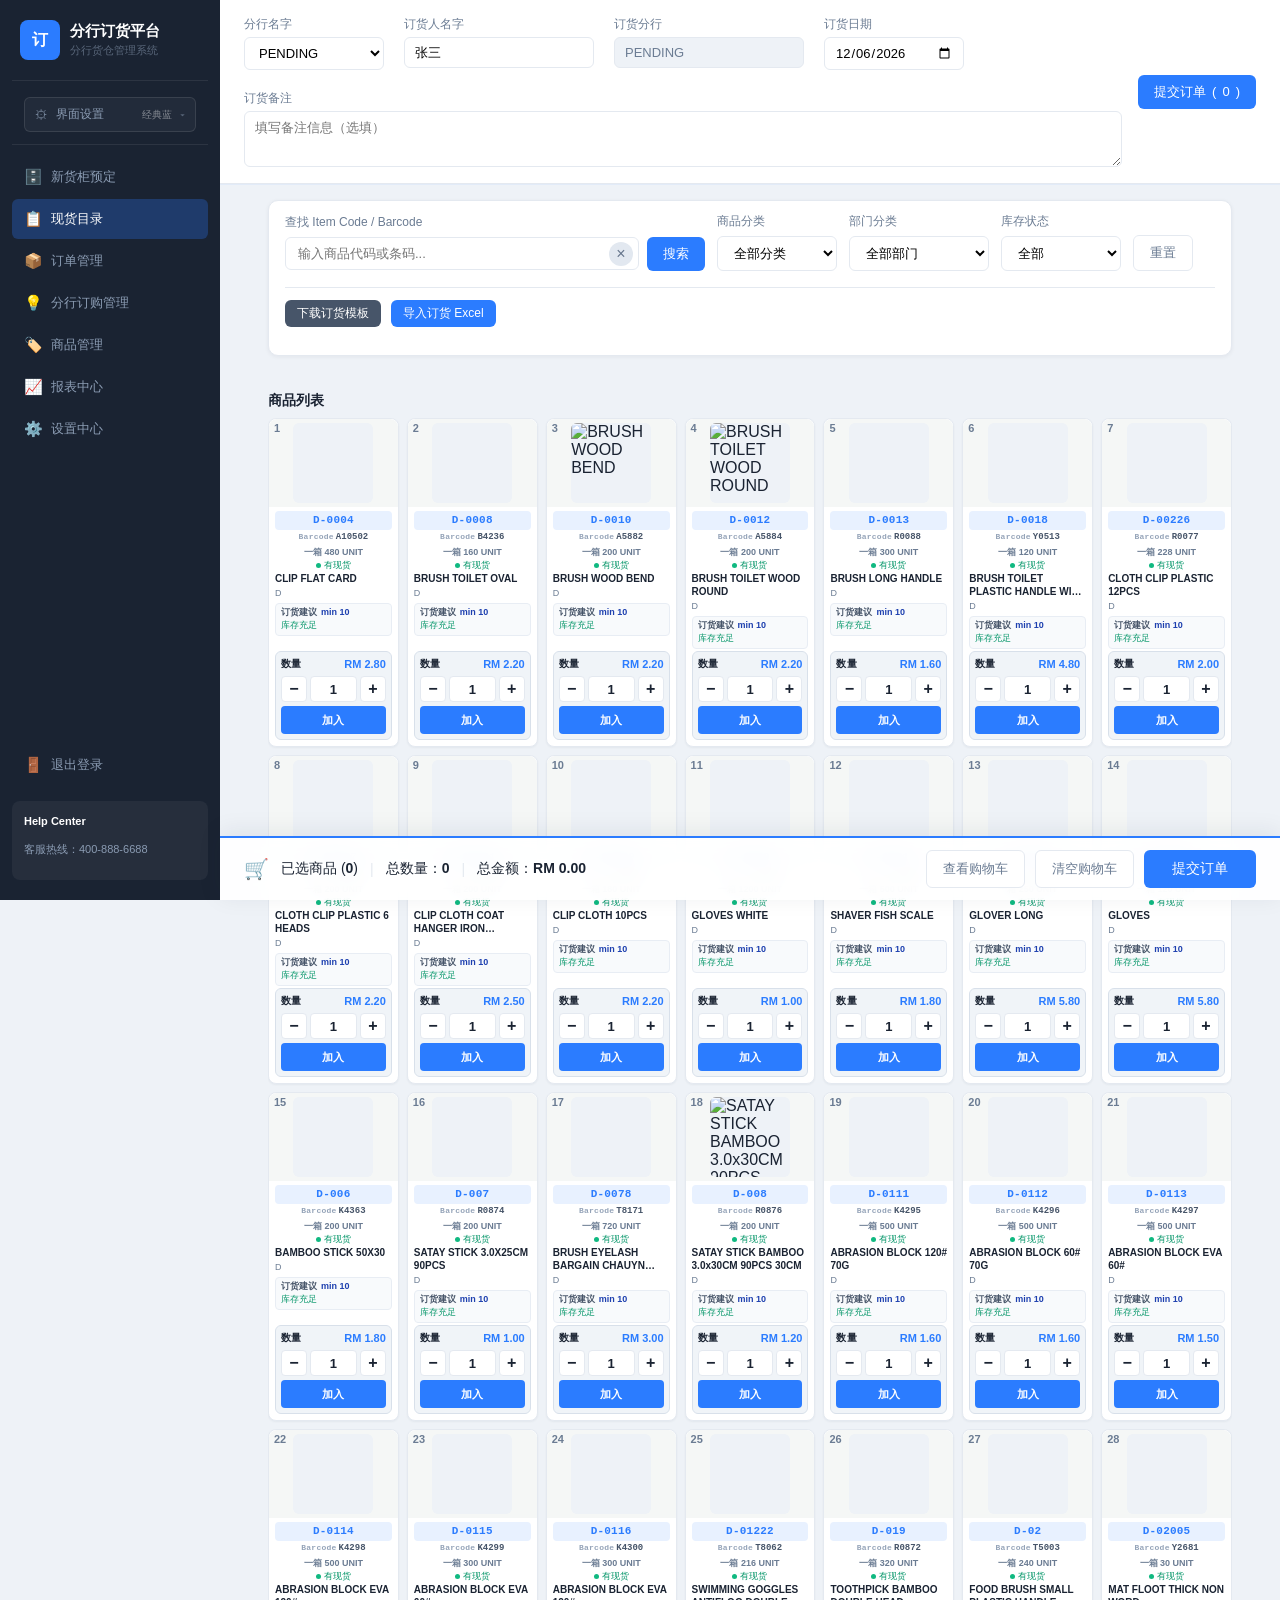
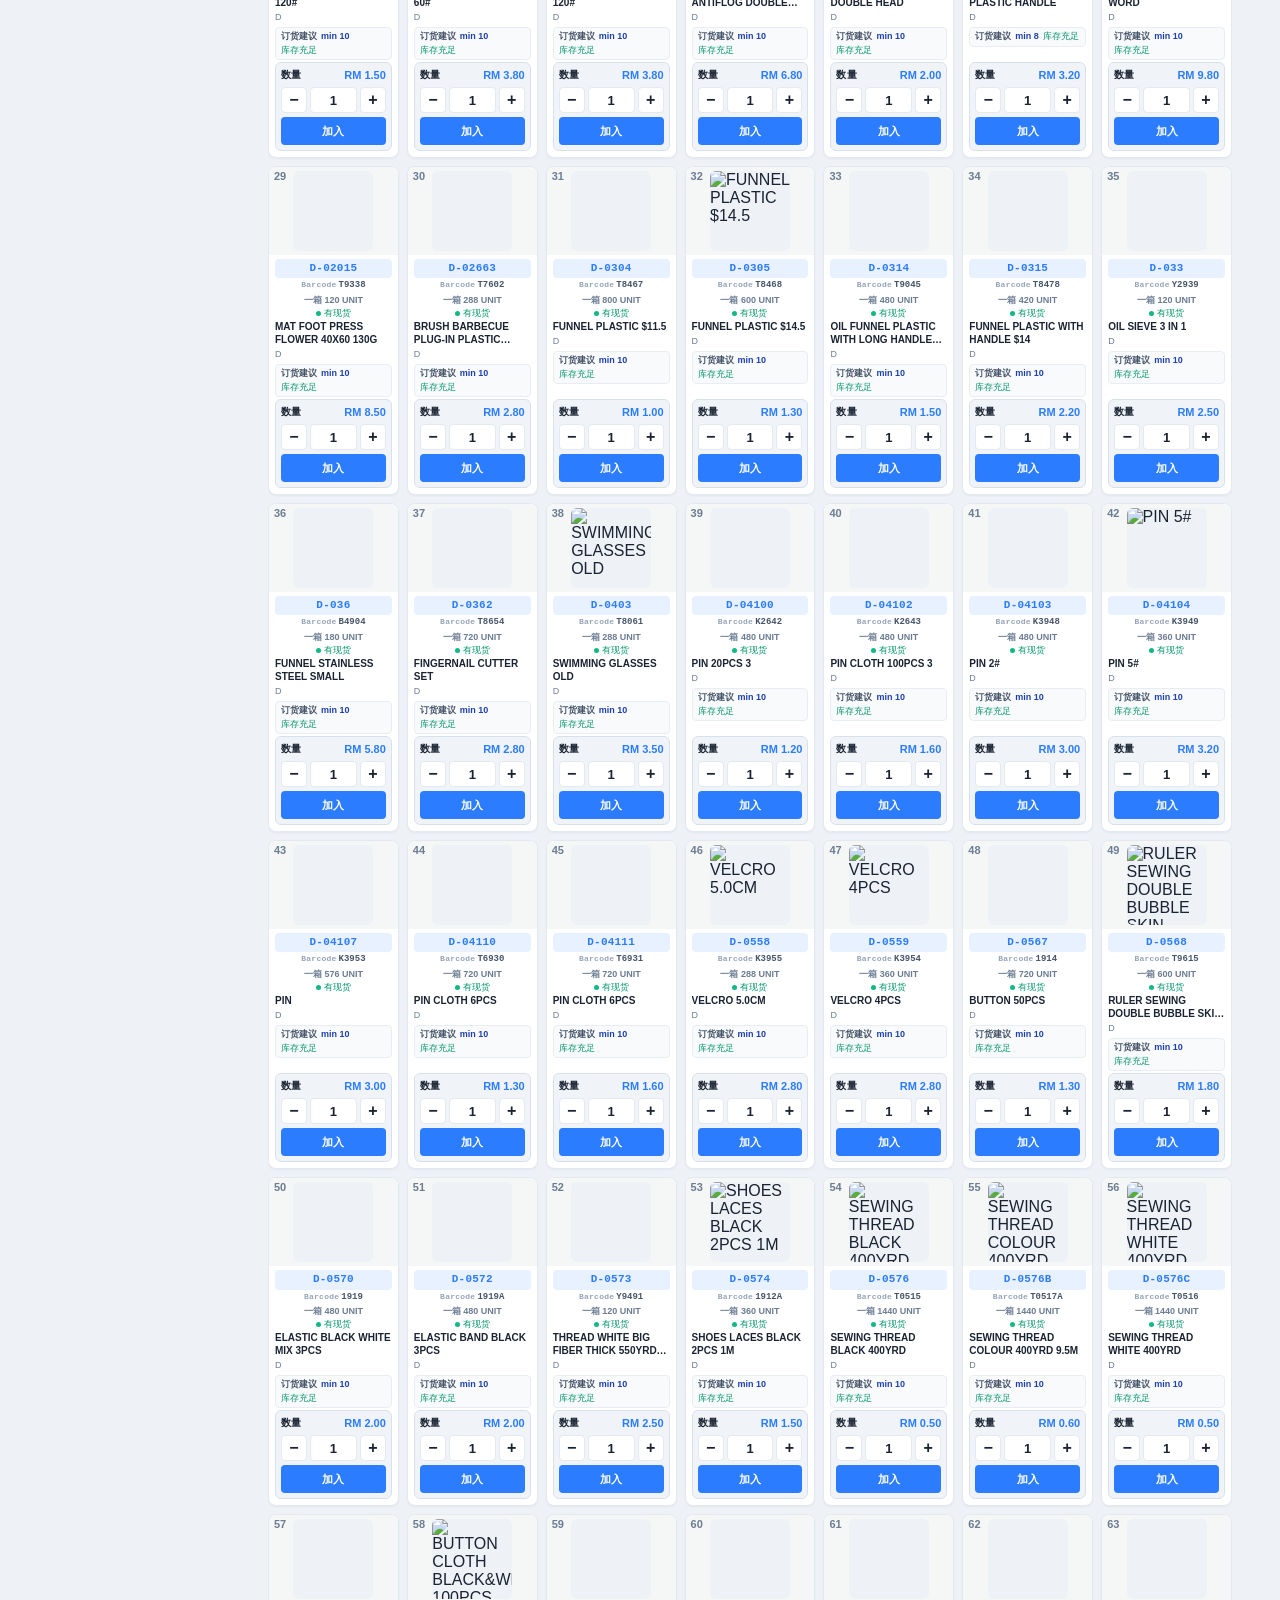
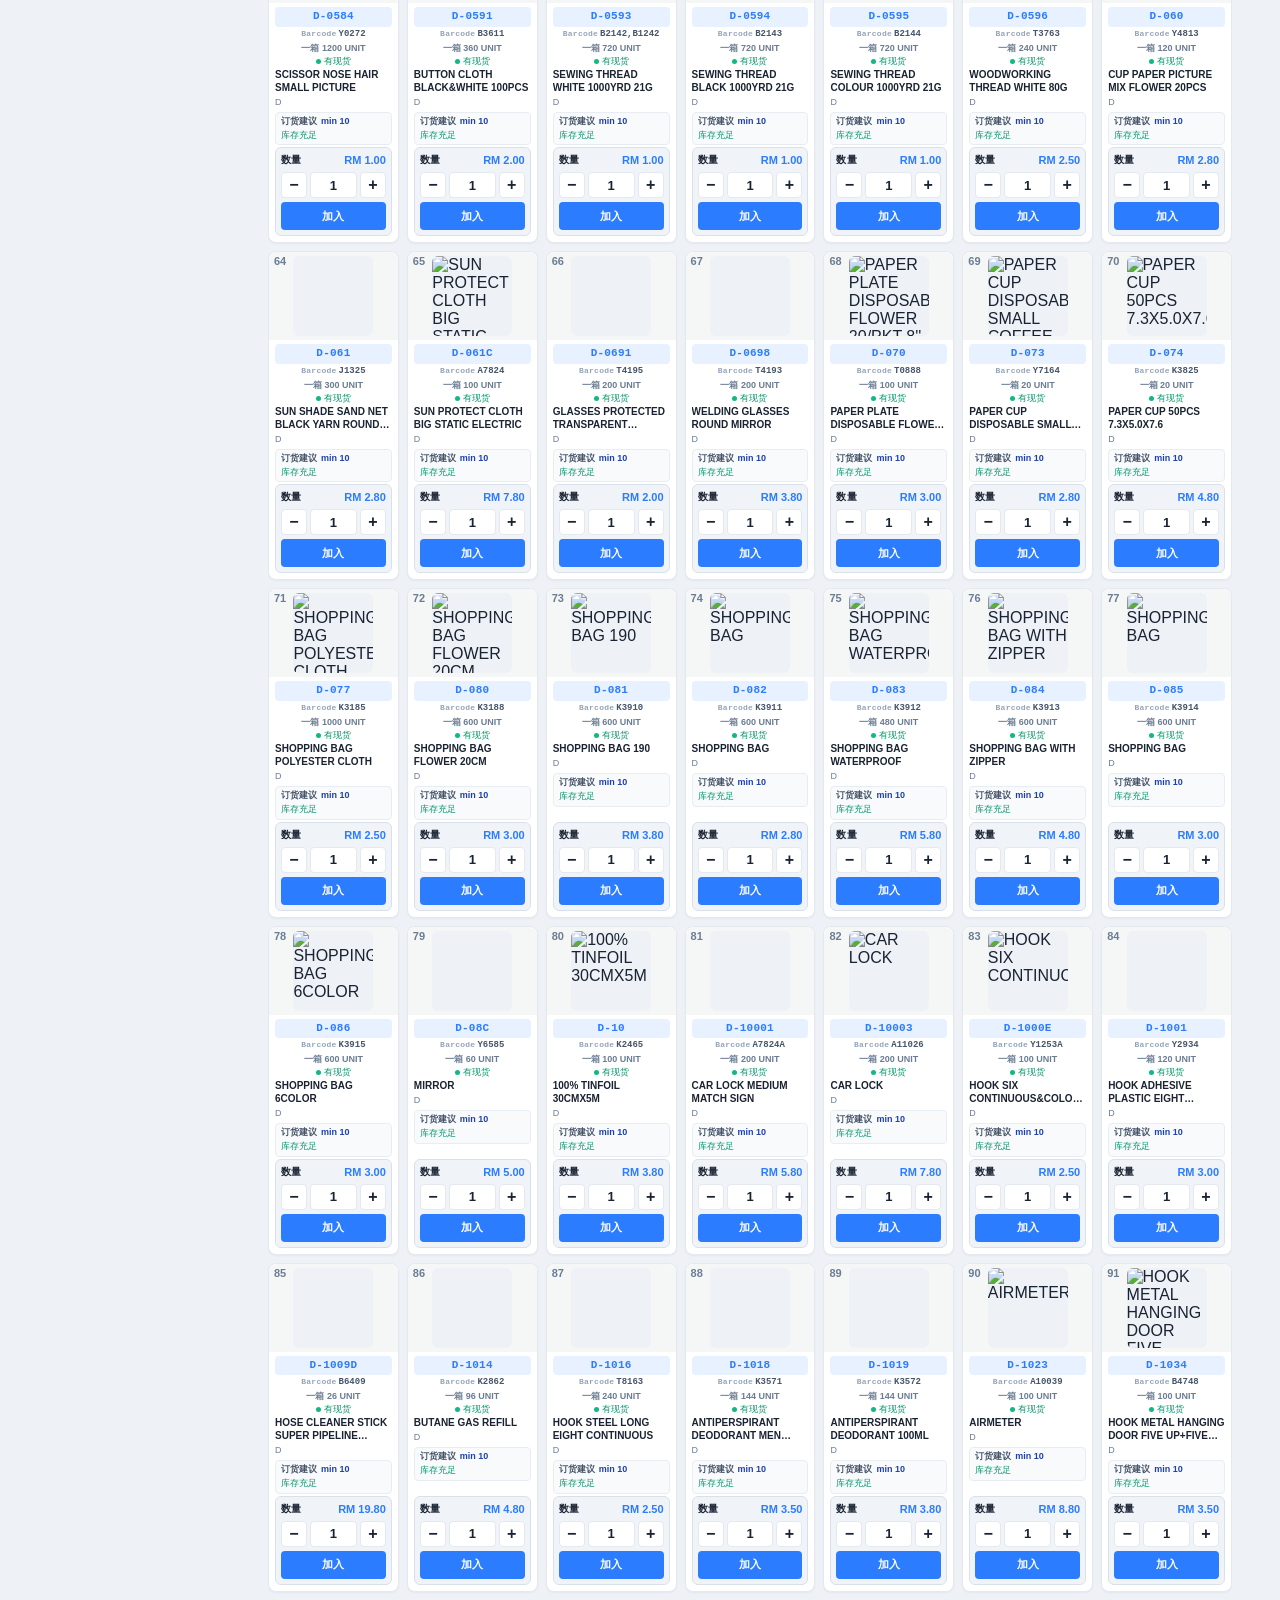
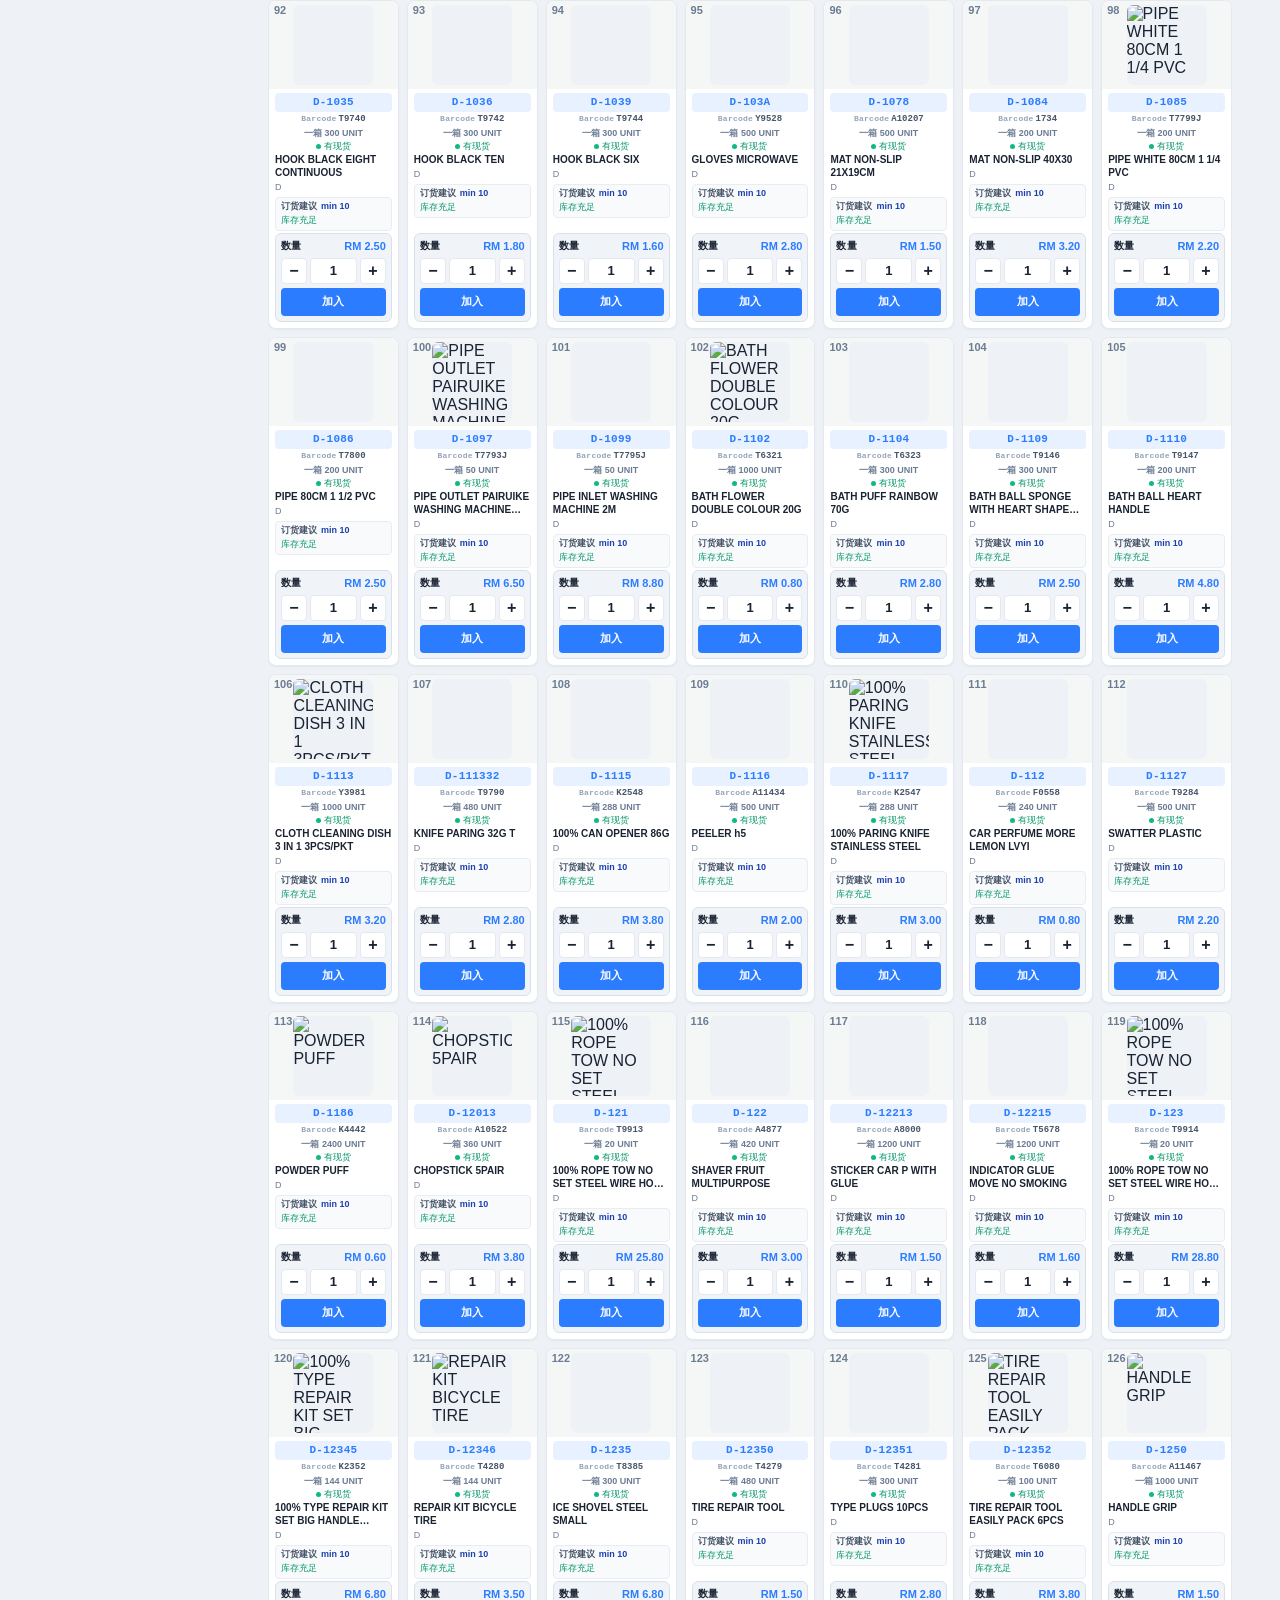
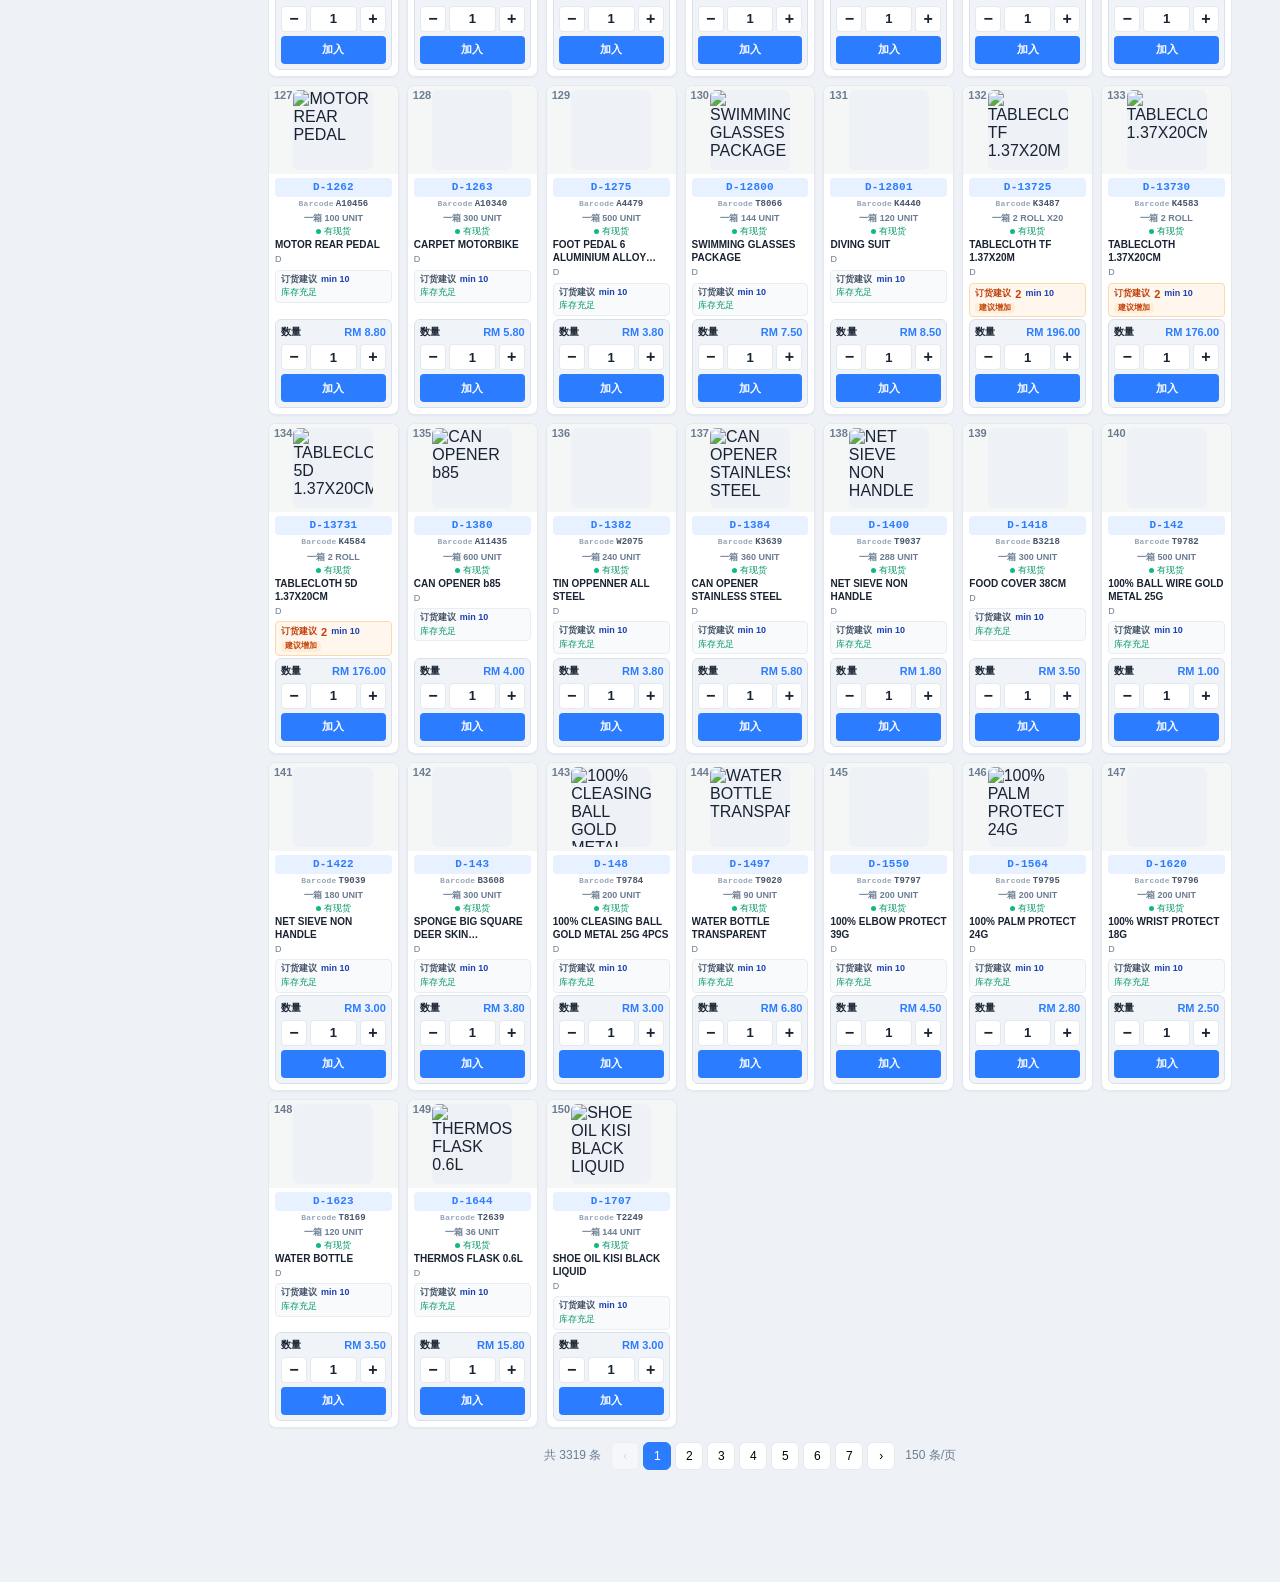
==== commit fa7e4746: "Fix platform UI/data and replace oversized local-data with seed.json for deploy. Remove storage/loca" ====
--- a/login.html
+++ b/login.html
@@ -6,7 +6,6 @@
   <meta name="viewport" content="width=device-width, initial-scale=1.0" />
   <title data-i18n-title-page="login.title">登录 - 分行订货平台</title>
   <link rel="stylesheet" href="styles.css" />
-  <link href="https://fonts.googleapis.com/css2?family=Noto+Sans+SC:wght@400;500;600;700&display=swap" rel="stylesheet" />
 </head>
 <body class="login-page">
   <div class="login-card">
--- a/styles.css
+++ b/styles.css
@@ -18,7 +18,8 @@
   --shadow: 0 1px 4px rgba(26, 35, 50, 0.06);
   --shadow-md: 0 4px 20px rgba(26, 35, 50, 0.08);
   --focus-ring: 0 0 0 3px color-mix(in srgb, var(--primary) 28%, transparent);
-  --font: "Noto Sans SC", system-ui, sans-serif;
+  --font: "Microsoft YaHei UI", "Microsoft YaHei", "微软雅黑", "PingFang SC", "Hiragino Sans GB", "Noto Sans CJK SC", "Source Han Sans SC", "WenQuanYi Micro Hei", sans-serif;
+  --font-mono: Consolas, "Microsoft YaHei UI", "Microsoft YaHei", "PingFang SC", monospace;
   --login-bg: linear-gradient(135deg, #eef2f7 0%, #dbeafe 100%);
 }
 
@@ -64,6 +65,9 @@
 
 html {
   scroll-behavior: smooth;
+  -webkit-font-smoothing: antialiased;
+  -moz-osx-font-smoothing: grayscale;
+  text-rendering: optimizeLegibility;
 }
 
 html,
@@ -73,6 +77,53 @@
   font-family: var(--font);
   color: var(--text);
   background: var(--bg);
+}
+
+button,
+input,
+select,
+textarea,
+optgroup,
+option {
+  font-family: inherit;
+}
+
+/* 现货目录、订单管理、分行订购管理：统一华语字体 */
+#view-ordering,
+#view-orders,
+#view-suggestions {
+  font-family: var(--font);
+}
+
+.product-card-name,
+.product-card-desc,
+.product-card-suggest,
+.orders-item-name,
+.cart-line-name,
+.preview-name,
+.preview-cat,
+.preview-dept,
+.suggestions-matrix-table .col-item-name,
+.over-min-alerts-table .col-item-name {
+  font-family: var(--font);
+}
+
+.product-card-id,
+.product-card-barcode,
+.orders-item-code,
+.search-suggestion-code,
+.search-suggestion-barcode,
+.preview-code,
+.preview-barcode,
+.data-table code {
+  font-family: var(--font-mono);
+}
+
+html:lang(en) .product-card-name,
+html:lang(en) .orders-item-name,
+html:lang(ms) .product-card-name,
+html:lang(ms) .orders-item-name {
+  font-family: var(--font);
 }
 
 .app {
@@ -696,7 +747,7 @@
 
 .search-suggestion-barcode {
   font-size: 11px;
-  font-family: ui-monospace, SFMono-Regular, Menlo, Consolas, monospace;
+  font-family: var(--font-mono);
   color: #64748b;
 }
 
@@ -782,6 +833,7 @@
   font-size: 14px;
   font-weight: 600;
   color: var(--text);
+  font-family: var(--font);
   line-height: 1.4;
   display: -webkit-box;
   -webkit-line-clamp: 2;
@@ -792,7 +844,7 @@
 .search-preview-code {
   margin-top: 4px;
   font-size: 13px;
-  font-family: ui-monospace, SFMono-Regular, Menlo, Consolas, monospace;
+  font-family: var(--font-mono);
   color: var(--primary);
   font-weight: 600;
 }
@@ -858,12 +910,13 @@
 .search-suggestion-code {
   font-size: 13px;
   color: var(--primary);
-  font-family: ui-monospace, SFMono-Regular, Menlo, Consolas, monospace;
+  font-family: var(--font-mono);
 }
 
 .search-suggestion-name {
   font-size: 12px;
   color: var(--text);
+  font-family: var(--font);
   white-space: nowrap;
   overflow: hidden;
   text-overflow: ellipsis;
@@ -1114,7 +1167,7 @@
   position: relative;
   background: var(--surface);
   border-radius: 10px;
-  overflow: visible;
+  overflow: hidden;
   border: 1px solid var(--border);
   box-shadow: 0 1px 3px rgba(26, 35, 50, 0.06);
   transition: box-shadow 0.2s;
@@ -1210,30 +1263,44 @@
   flex: 1;
   gap: 3px;
   padding: 6px 8px 8px;
+  min-width: 0;
+  width: 100%;
 }
 
 .product-card-id {
-  font-family: ui-monospace, SFMono-Regular, Menlo, Consolas, monospace;
+  display: block;
+  width: 100%;
+  max-width: 100%;
+  box-sizing: border-box;
+  font-family: var(--font-mono);
   font-size: 14px;
   font-weight: 700;
   color: var(--primary);
   background: var(--primary-light);
   padding: 5px 8px;
   border-radius: 6px;
-  letter-spacing: 0.04em;
+  letter-spacing: 0.02em;
   text-align: center;
   line-height: 1.2;
-  word-break: break-all;
+  white-space: nowrap;
+  overflow: hidden;
+  text-overflow: ellipsis;
 }
 
 .product-card-barcode {
-  font-family: ui-monospace, SFMono-Regular, Menlo, Consolas, monospace;
+  display: block;
+  width: 100%;
+  max-width: 100%;
+  box-sizing: border-box;
+  font-family: var(--font-mono);
   font-size: 11px;
   font-weight: 600;
   color: #475569;
   text-align: center;
   line-height: 1.2;
-  word-break: break-all;
+  white-space: nowrap;
+  overflow: hidden;
+  text-overflow: ellipsis;
 }
 
 .product-card-barcode-label {
@@ -1283,6 +1350,8 @@
   justify-content: center;
   gap: 4px;
   margin-top: 1px;
+  min-width: 0;
+  width: 100%;
 }
 
 .product-card-case {
@@ -1539,6 +1608,8 @@
   display: flex;
   flex-direction: column;
   gap: 2px;
+  min-width: 0;
+  width: 100%;
 }
 
 #view-ordering .product-card-compact .product-card-stock-wrap {
@@ -2909,7 +2980,7 @@
   display: inline-block;
   font-size: 16px;
   font-weight: 700;
-  font-family: ui-monospace, SFMono-Regular, Menlo, Consolas, monospace;
+  font-family: var(--font-mono);
   color: var(--primary);
   letter-spacing: 0.02em;
   line-height: 1.3;
@@ -4046,7 +4117,7 @@
 
 .preview-code {
   display: block;
-  font-family: ui-monospace, SFMono-Regular, Menlo, Consolas, monospace;
+  font-family: var(--font-mono);
   font-size: 12px;
   font-weight: 700;
   color: var(--primary);
@@ -4108,6 +4179,27 @@
   color: var(--primary);
   white-space: nowrap;
   font-variant-numeric: tabular-nums;
+}
+
+.preview-cell-cost {
+  font-size: 13px;
+  font-weight: 600;
+  color: #475569;
+  white-space: nowrap;
+  font-variant-numeric: tabular-nums;
+}
+
+.preview-cell-barcode {
+  min-width: 88px;
+  max-width: 140px;
+}
+
+.preview-barcode {
+  font-family: var(--font-mono);
+  font-size: 12px;
+  font-weight: 600;
+  color: #475569;
+  word-break: break-all;
 }
 
 .stock-input {
@@ -4516,6 +4608,7 @@
   font-size: 13px;
   font-weight: 500;
   color: var(--text);
+  font-family: var(--font);
   line-height: 1.4;
   display: -webkit-box;
   -webkit-line-clamp: 2;
@@ -4721,7 +4814,174 @@
 
 @media (max-width: 768px) {
   .app {
-    grid-template-columns: 1fr;
+    display: flex;
+    flex-direction: column;
+    min-height: 100vh;
+    min-height: 100dvh;
+  }
+
+  .sidebar {
+    position: fixed;
+    top: 0;
+    left: 0;
+    right: 0;
+    bottom: auto;
+    height: auto;
+    max-height: none;
+    z-index: 200;
+    flex-direction: row;
+    align-items: center;
+    gap: 8px;
+    padding: 8px 10px;
+    padding-top: max(8px, env(safe-area-inset-top));
+    overflow: hidden;
+    border-bottom: 1px solid rgba(255, 255, 255, 0.08);
+  }
+
+  .brand {
+    flex: 0 0 auto;
+    padding: 0;
+    margin: 0;
+    border: none;
+    gap: 8px;
+  }
+
+  .brand-icon {
+    width: 34px;
+    height: 34px;
+    font-size: 14px;
+  }
+
+  .brand h1 {
+    font-size: 14px;
+    white-space: nowrap;
+  }
+
+  .brand p,
+  .pref-panel,
+  .sidebar-footer {
+    display: none !important;
+  }
+
+  .nav {
+    flex: 1;
+    flex-direction: row;
+    align-items: stretch;
+    gap: 4px;
+    overflow-x: auto;
+    overflow-y: hidden;
+    -webkit-overflow-scrolling: touch;
+    scrollbar-width: none;
+    min-width: 0;
+    padding-bottom: 2px;
+  }
+
+  .nav::-webkit-scrollbar {
+    display: none;
+  }
+
+  .nav-item {
+    flex: 0 0 auto;
+    flex-direction: column;
+    justify-content: center;
+    align-items: center;
+    gap: 2px;
+    min-width: 52px;
+    max-width: 72px;
+    padding: 6px 8px;
+    font-size: 10px;
+    line-height: 1.2;
+    text-align: center;
+    white-space: normal;
+  }
+
+  .nav-item .nav-icon {
+    font-size: 17px;
+    line-height: 1;
+  }
+
+  .logout-btn {
+    margin-top: 0;
+  }
+
+  .content-wrap {
+    flex: 1;
+    min-height: 0;
+    padding-top: calc(56px + env(safe-area-inset-top));
+    padding-bottom: calc(88px + env(safe-area-inset-bottom));
+  }
+
+  .main {
+    overflow-x: auto;
+    -webkit-overflow-scrolling: touch;
+  }
+
+  #view-ordering,
+  #view-cabinet-reserve {
+    overflow-x: hidden;
+  }
+
+  #view-ordering .product-grid-spot > .product-card {
+    width: 100%;
+  }
+
+  .order-header {
+    flex-direction: column;
+    align-items: stretch;
+    gap: 12px;
+    padding: 12px 14px;
+  }
+
+  .header-fields {
+    display: grid;
+    grid-template-columns: 1fr 1fr;
+    gap: 10px 12px;
+    width: 100%;
+  }
+
+  .header-field {
+    min-width: 0;
+  }
+
+  .header-field input,
+  .header-field select,
+  .header-field textarea {
+    width: 100%;
+    min-width: 0;
+    font-size: 16px;
+    padding: 10px 12px;
+  }
+
+  .header-field-remark {
+    grid-column: 1 / -1;
+    min-width: 0;
+  }
+
+  .order-header > .btn-primary {
+    width: 100%;
+    min-height: 44px;
+    font-size: 15px;
+  }
+
+  .ordering-layout {
+    padding: 12px 14px;
+    gap: 10px;
+  }
+
+  .filter-bar {
+    padding: 12px;
+    gap: 10px;
+  }
+
+  .filter-group,
+  .search-group-spot {
+    flex: 1 1 100%;
+    min-width: 0;
+    max-width: none;
+  }
+
+  .search-row-spot {
+    width: 100%;
   }
 
   .search-row-main {
@@ -4729,46 +4989,167 @@
     min-width: 0;
   }
 
+  .search-row {
+    flex-wrap: wrap;
+    width: 100%;
+  }
+
+  .search-row input {
+    width: 100%;
+    min-width: 0;
+    font-size: 16px;
+    min-height: 44px;
+  }
+
+  .search-row .btn {
+    flex: 1 1 auto;
+    min-height: 44px;
+  }
+
   .search-preview {
     width: 100%;
     min-width: 0;
   }
 
-  .search-row input {
+  .filter-group select {
     width: 100%;
-    min-width: 0;
-  }
-
-  .sidebar {
-    position: relative;
-    height: auto;
+    min-height: 44px;
+    font-size: 16px;
   }
 
   #view-ordering .product-grid-spot {
-    grid-template-columns: repeat(auto-fill, minmax(118px, 1fr));
-    gap: 6px;
+    grid-template-columns: repeat(2, minmax(0, 1fr));
+    gap: 10px;
+  }
+
+  #view-ordering .product-card-compact .product-card-image {
+    height: 100px;
+  }
+
+  #view-ordering .product-card-compact .product-card-image .product-thumb {
+    width: 92px;
+    height: 92px;
   }
 
   #view-ordering .product-card-compact .product-card-id {
+    font-size: 11px;
+    padding: 3px 5px;
+    letter-spacing: 0;
+  }
+
+  #view-ordering .product-card-compact .product-card-barcode {
+    font-size: 9px;
+    line-height: 1.15;
+  }
+
+  .suggestions-matrix-table th.col-item-code,
+  .suggestions-matrix-table td.col-item-code,
+  .suggestions-matrix-table th.col-item-name,
+  .suggestions-matrix-table td.col-item-name {
+    position: -webkit-sticky;
+    position: sticky;
+  }
+
+  .suggestions-matrix-section-min-order th.col-check,
+  .suggestions-matrix-section-min-order td.col-check {
+    position: -webkit-sticky;
+    position: sticky;
+  }
+
+  #view-ordering .product-card-compact .product-card-name {
+    font-size: 12px;
+    -webkit-line-clamp: 3;
+  }
+
+  #view-ordering .product-card-compact .product-card-order .qty-btn {
+    width: 36px;
+    height: 36px;
+  }
+
+  #view-ordering .product-card-compact .product-card-order .qty-input {
+    height: 36px;
+    font-size: 16px;
+  }
+
+  #view-ordering .product-card-compact .product-card-add {
+    height: 40px;
+    font-size: 13px;
+  }
+
+  .product-grid {
+    grid-template-columns: repeat(2, minmax(0, 1fr));
+    gap: 10px;
+  }
+
+  .product-card-id {
+    font-size: 12px;
+    padding: 4px 6px;
+    letter-spacing: 0;
+  }
+
+  .product-card-barcode {
     font-size: 10px;
-    padding: 2px 4px;
-  }
-
-  .product-grid {
-    grid-template-columns: repeat(auto-fill, minmax(150px, 1fr));
-    gap: 8px;
-  }
-
-  .product-card-id {
-    font-size: 13px;
-    padding: 4px 6px;
+  }
+
+  .product-card-image {
+    height: 100px;
+  }
+
+  .product-card-image .product-thumb {
+    width: 92px;
+    height: 92px;
   }
 
   .cart-bar {
     left: 0;
+    right: 0;
+    bottom: 0;
     flex-direction: column;
+    align-items: stretch;
     gap: 10px;
-    padding: 12px 16px;
+    padding: 10px 14px;
+    padding-bottom: max(10px, env(safe-area-inset-bottom));
+  }
+
+  .cart-info {
+    flex-wrap: wrap;
+    gap: 8px;
+    font-size: 13px;
+    line-height: 1.4;
+  }
+
+  .cart-actions {
+    width: 100%;
+    flex-wrap: wrap;
+    gap: 8px;
+  }
+
+  .cart-actions .btn {
+    flex: 1 1 calc(50% - 4px);
+    min-height: 44px;
+    justify-content: center;
+  }
+
+  .cart-actions .btn-primary,
+  .cart-actions .btn-lg {
+    flex: 1 1 100%;
+    min-height: 46px;
+    font-size: 15px;
+  }
+
+  .btn {
+    min-height: 40px;
+  }
+
+  .pagination {
+    flex-wrap: wrap;
+    gap: 6px;
+    justify-content: center;
+  }
+
+  .pagination .btn {
+    min-width: 40px;
+    min-height: 40px;
   }
 
   .cart-list-header {
@@ -4824,22 +5205,17 @@
     justify-content: space-between;
   }
 
-  .order-header {
-    flex-direction: column;
-    align-items: stretch;
-  }
-
   .orders-summary {
     grid-template-columns: 1fr;
-    margin-left: 16px;
-    margin-right: 16px;
+    margin-left: 12px;
+    margin-right: 12px;
   }
 
   .orders-toolbar,
   .orders-summary-panel,
   .orders-detail-panel {
-    margin-left: 16px;
-    margin-right: 16px;
+    margin-left: 12px;
+    margin-right: 12px;
   }
 
   .orders-item-code {
@@ -4868,6 +5244,47 @@
 
   .order-detail-summary {
     grid-template-columns: 1fr 1fr;
+  }
+
+  .page-header {
+    padding: 12px 14px;
+  }
+
+  .panel {
+    border-radius: 10px;
+  }
+
+  .login-card {
+    width: min(100%, 420px);
+    margin: 16px;
+    padding: 24px 20px;
+  }
+
+  .login-page {
+    padding: 16px;
+    align-items: flex-start;
+    padding-top: max(24px, env(safe-area-inset-top));
+  }
+}
+
+@media (max-width: 400px) {
+  .header-fields {
+    grid-template-columns: 1fr;
+  }
+
+  #view-ordering .product-grid-spot,
+  .product-grid {
+    grid-template-columns: 1fr;
+  }
+
+  .nav-item {
+    min-width: 46px;
+    padding: 6px 6px;
+    font-size: 9px;
+  }
+
+  .brand h1 {
+    font-size: 13px;
   }
 }
 
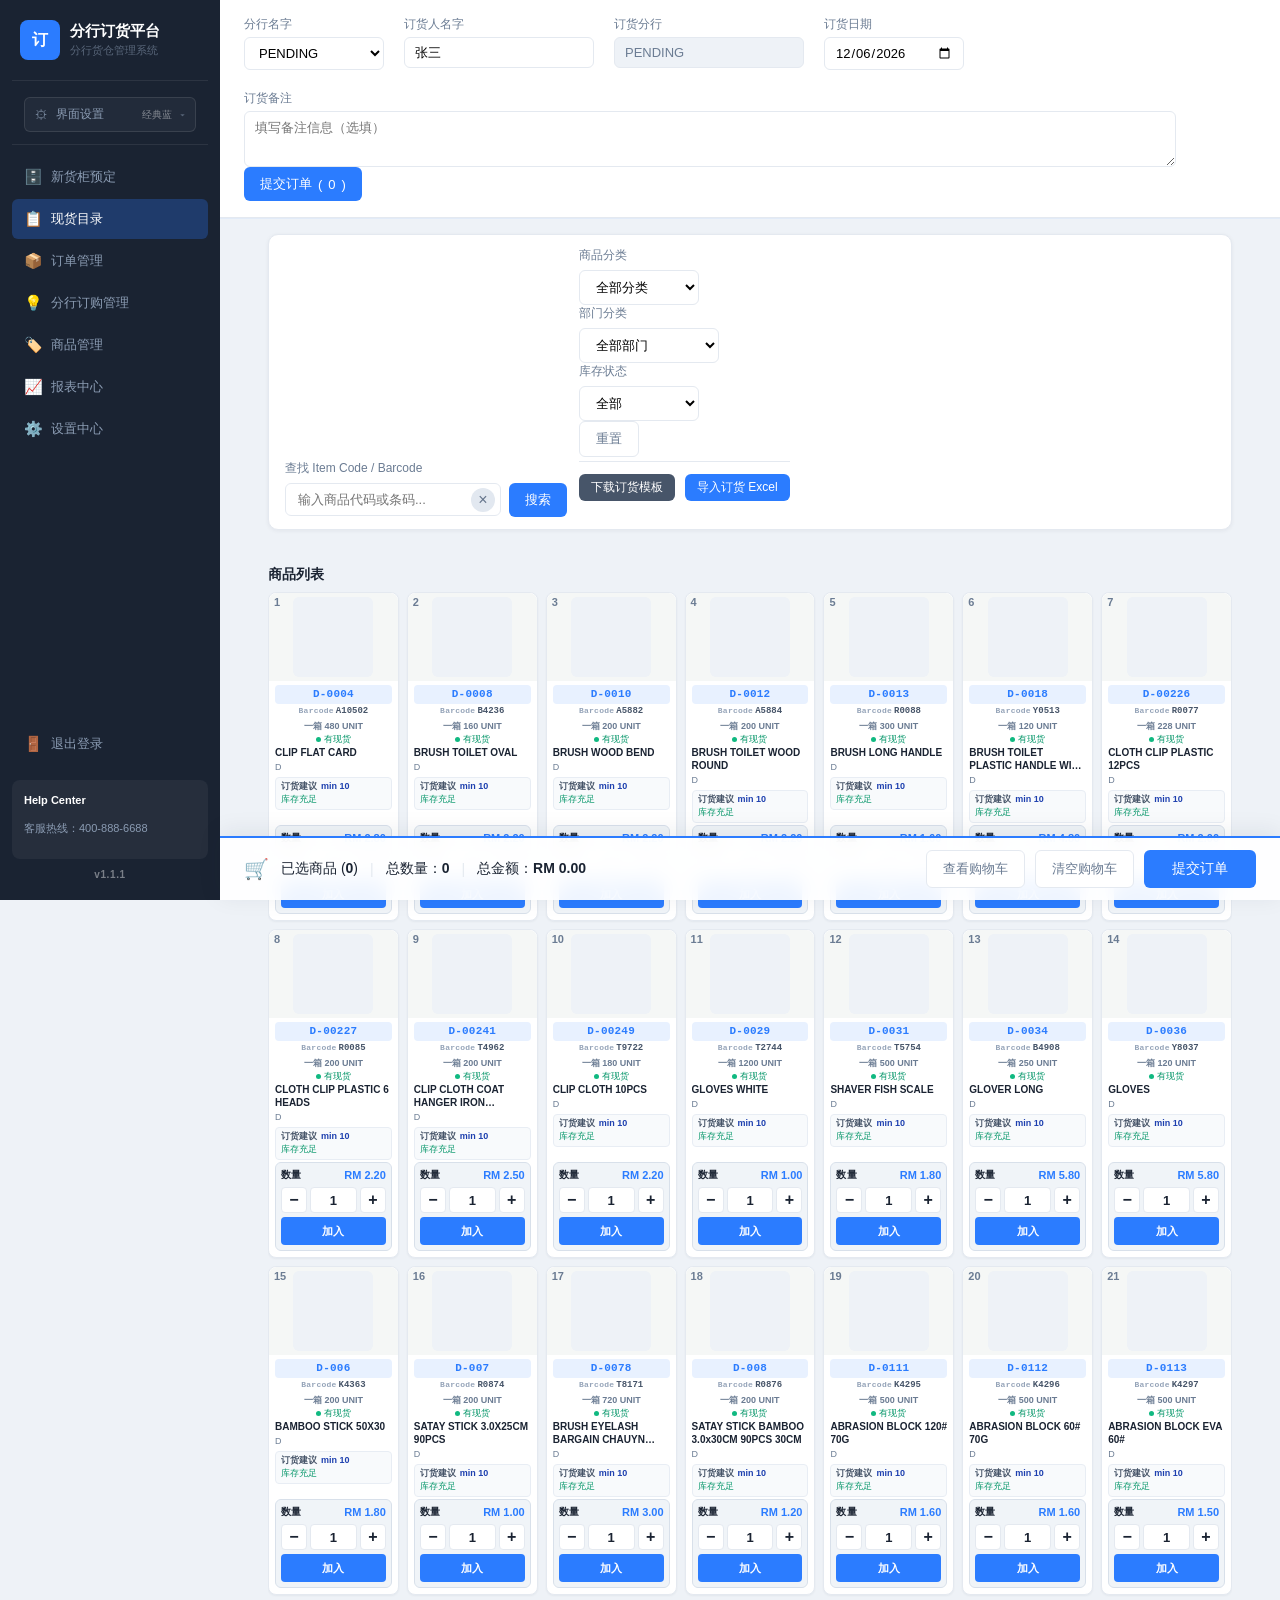
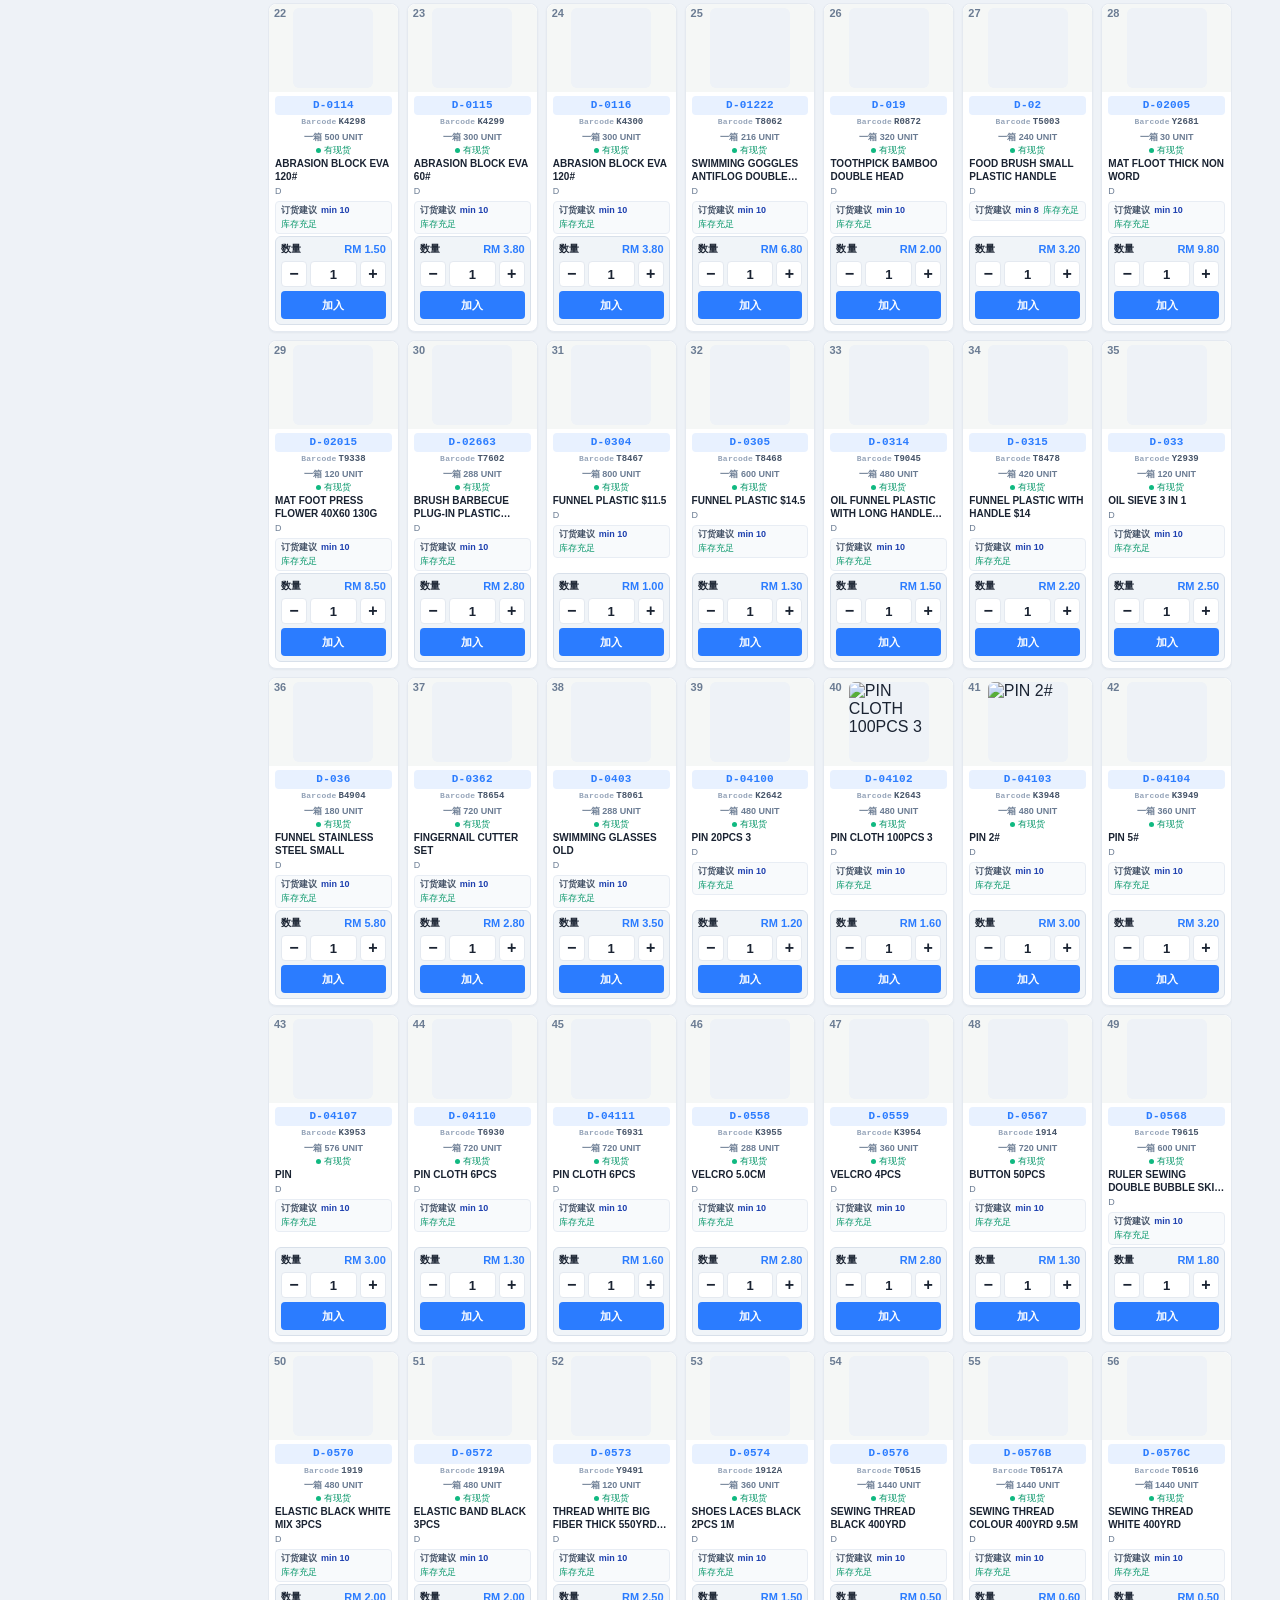
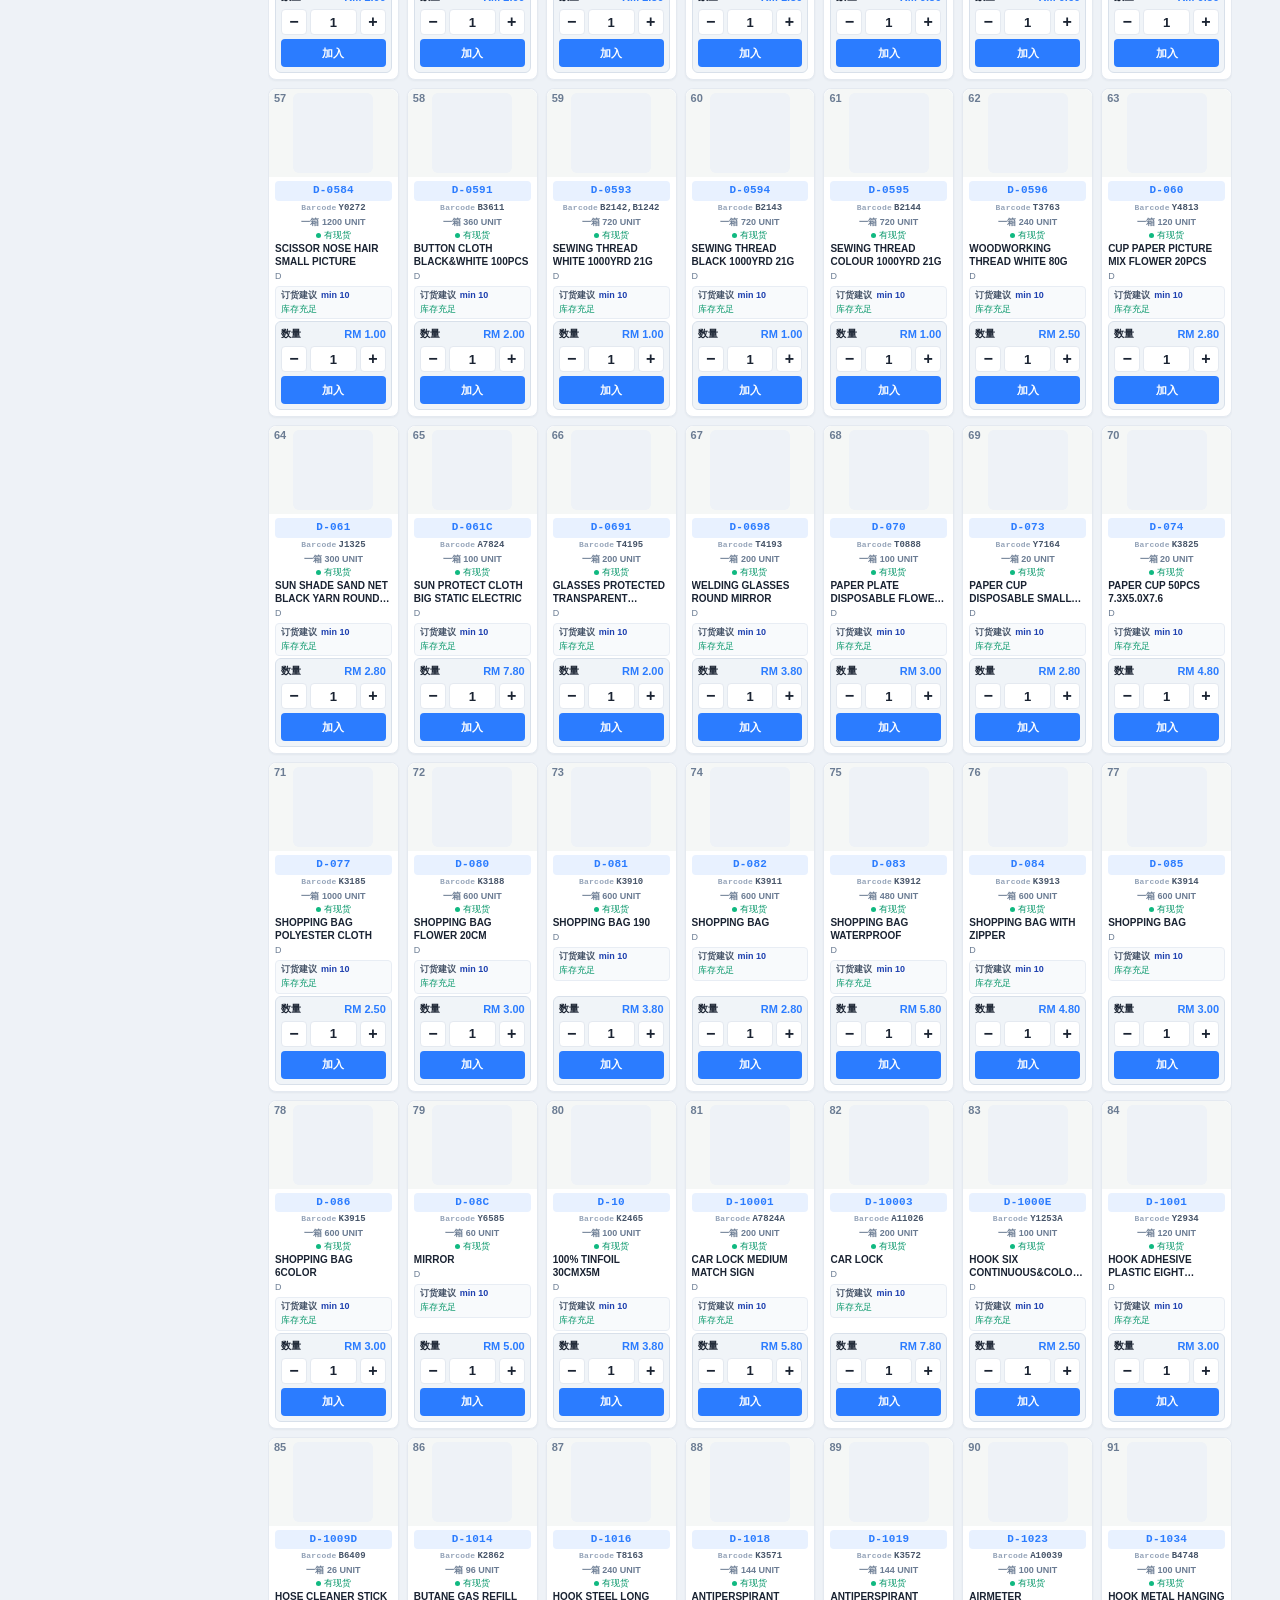
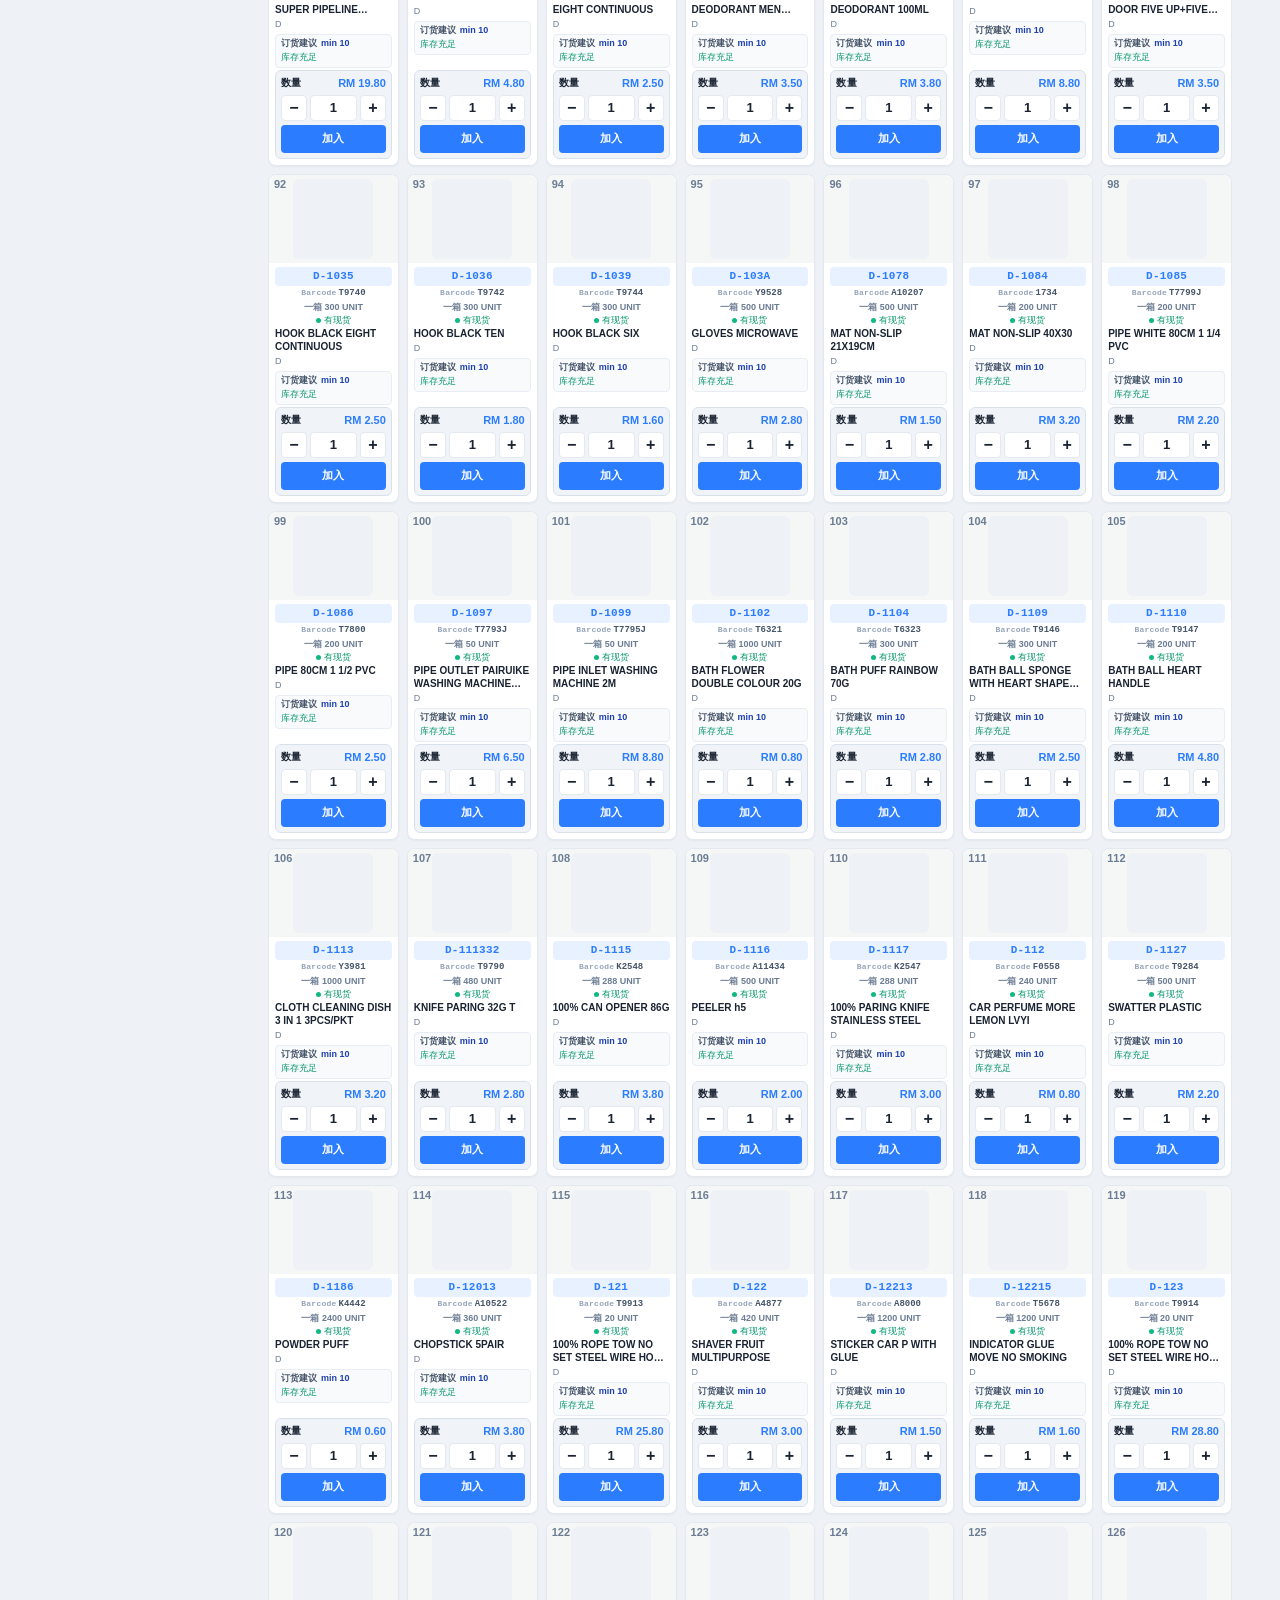
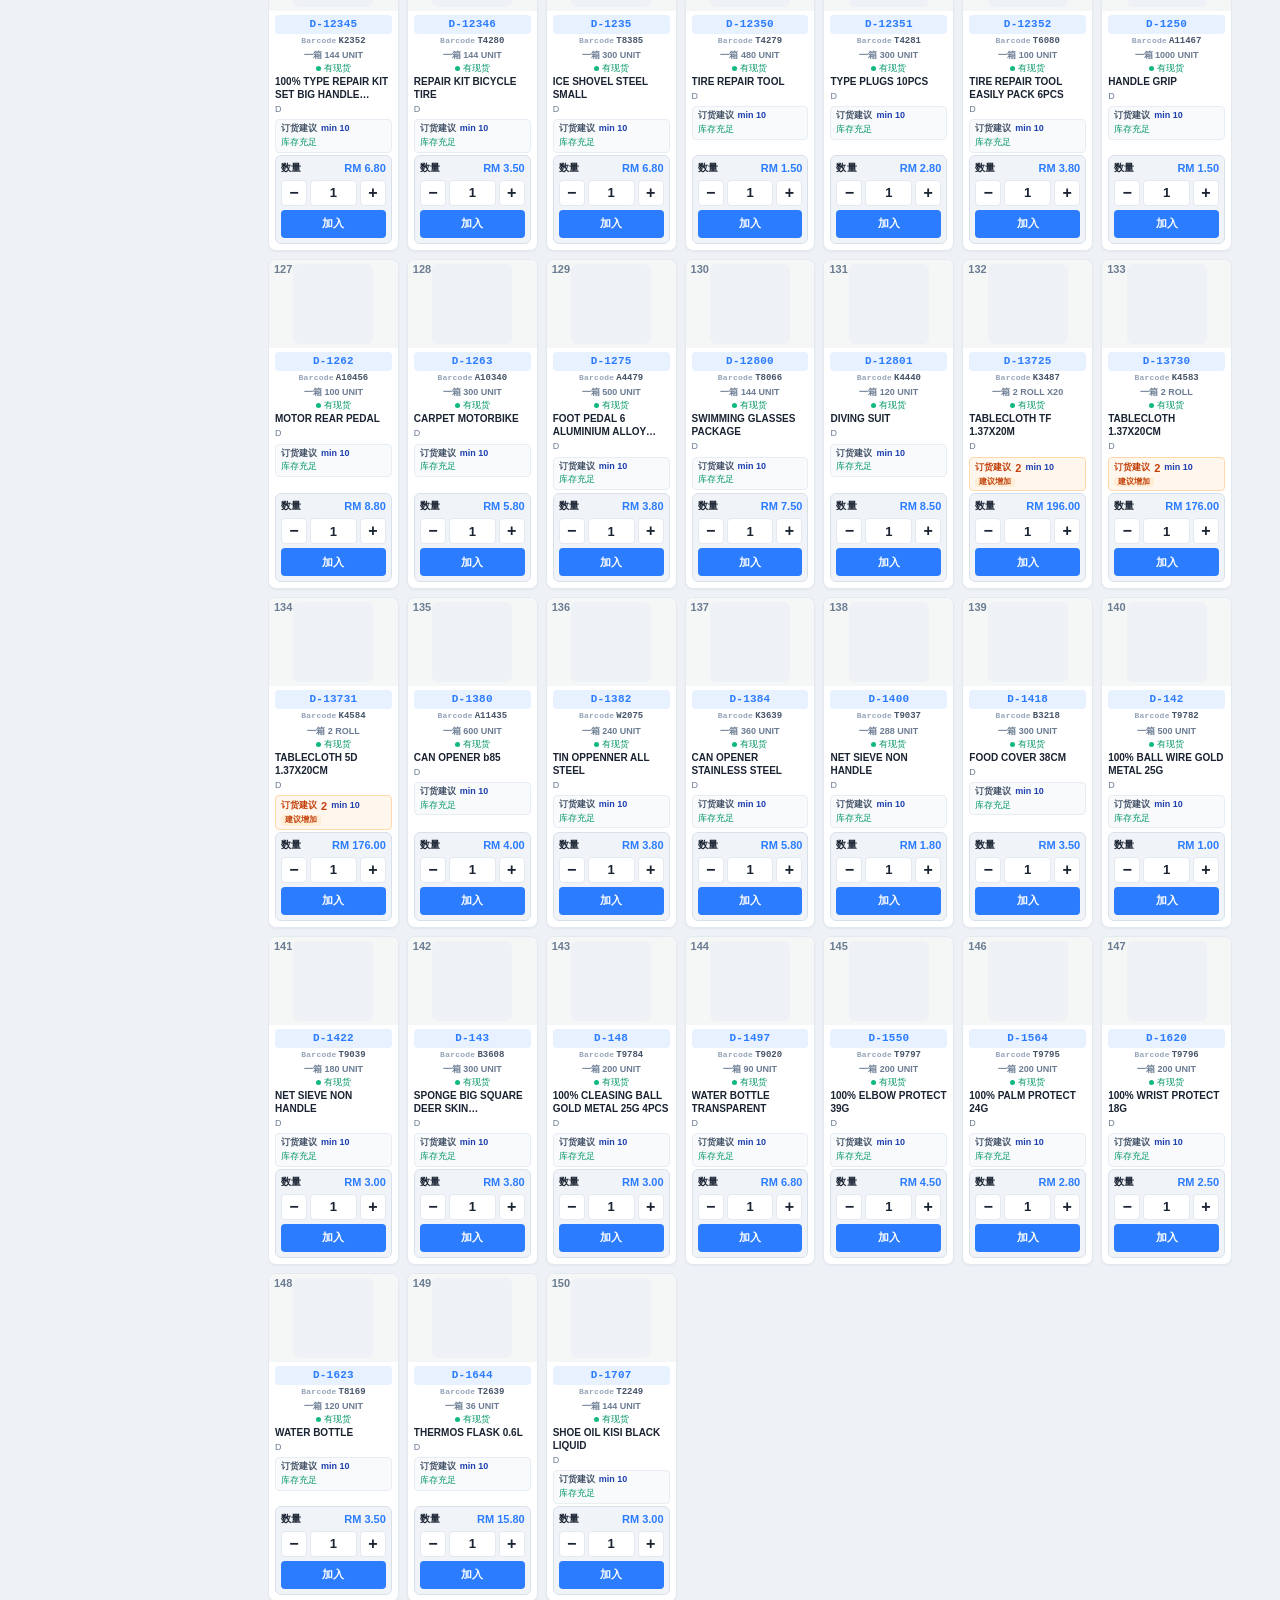
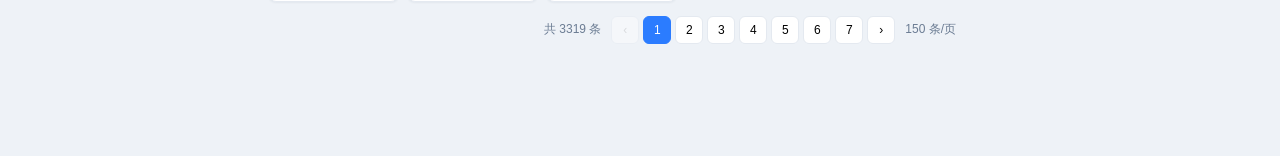
==== commit 3ebc5d6d: "Release v1.1.1 - mobile UI, mojibake fixes, version badge, storage sync Co-authored-by: Cursor <curs" ====
--- a/login.html
+++ b/login.html
@@ -3,9 +3,11 @@
 <head>
   <script src="storage-bridge.js"></script>
   <meta charset="UTF-8" />
-  <meta name="viewport" content="width=device-width, initial-scale=1.0" />
+  <meta name="viewport" content="width=device-width, initial-scale=1.0, viewport-fit=cover" />
+  <meta name="theme-color" content="#1a2332" />
   <title data-i18n-title-page="login.title">登录 - 分行订货平台</title>
   <link rel="stylesheet" href="styles.css" />
+  <link rel="stylesheet" href="mobile.css" />
 </head>
 <body class="login-page">
   <div class="login-card">
@@ -54,8 +56,10 @@
       <p id="login-error" class="login-error" hidden></p>
       <button type="submit" class="btn btn-primary btn-lg login-btn" data-i18n="login.submit">登 录</button>
     </form>
+    <p class="app-version app-version-login" data-app-version></p>
   </div>
 
+  <script src="version.js"></script>
   <script src="i18n.js"></script>
   <script>
     const SESSION_KEY = "orderPlatform_session";
--- a/styles.css
+++ b/styles.css
@@ -88,10 +88,11 @@
   font-family: inherit;
 }
 
-/* 现货目录、订单管理、分行订购管理：统一华语字体 */
+/* 现货目录、订单管理、分行订购管理、商品管理：统一华语字体 */
 #view-ordering,
 #view-orders,
-#view-suggestions {
+#view-suggestions,
+#view-products {
   font-family: var(--font);
 }
 
@@ -494,6 +495,61 @@
   color: white;
   display: block;
   margin-bottom: 4px;
+}
+
+.app-version {
+  margin: 10px 0 0;
+  font-size: 10px;
+  font-weight: 600;
+  letter-spacing: 0.06em;
+  color: rgba(255, 255, 255, 0.42);
+  text-align: center;
+  user-select: none;
+}
+
+.app-version-login {
+  margin-top: 20px;
+  color: var(--text-muted, #94a3b8);
+}
+
+.app-version-bump {
+  animation: app-version-bump 0.65s ease;
+}
+
+@keyframes app-version-bump {
+  0%,
+  100% {
+    transform: scale(1);
+    color: rgba(255, 255, 255, 0.42);
+  }
+  35% {
+    transform: scale(1.14);
+    color: #7dd3fc;
+  }
+  65% {
+    transform: scale(0.96);
+    color: #bae6fd;
+  }
+}
+
+.login-page .app-version-bump {
+  animation-name: app-version-bump-login;
+}
+
+@keyframes app-version-bump-login {
+  0%,
+  100% {
+    transform: scale(1);
+    color: var(--text-muted, #94a3b8);
+  }
+  35% {
+    transform: scale(1.14);
+    color: var(--primary, #2563eb);
+  }
+  65% {
+    transform: scale(0.96);
+    color: #3b82f6;
+  }
 }
 
 /* Content wrap */
@@ -4805,6 +4861,91 @@
   margin-bottom: 0;
 }
 
+/* ========== Mobile shell (hidden on desktop) ========== */
+.mobile-topbar,
+.mobile-bottom-nav,
+.mobile-fold-trigger {
+  display: none;
+}
+
+.mobile-more-sheet {
+  border: none;
+  border-radius: 16px 16px 0 0;
+  padding: 0;
+  width: min(100%, 480px);
+  max-width: 100%;
+  margin: auto auto 0;
+  max-height: min(85vh, 640px);
+}
+
+.mobile-more-sheet::backdrop {
+  background: rgba(15, 23, 42, 0.45);
+}
+
+.mobile-more-header {
+  display: flex;
+  align-items: center;
+  justify-content: space-between;
+  padding: 14px 16px;
+  border-bottom: 1px solid var(--border);
+}
+
+.mobile-more-header h3 {
+  margin: 0;
+  font-size: 16px;
+}
+
+.mobile-more-body {
+  padding: 8px 12px 16px;
+  overflow-y: auto;
+}
+
+.mobile-more-item {
+  display: flex;
+  align-items: center;
+  gap: 12px;
+  width: 100%;
+  padding: 14px 12px;
+  border: none;
+  border-radius: 10px;
+  background: transparent;
+  font: inherit;
+  font-size: 15px;
+  color: var(--text);
+  text-align: left;
+  cursor: pointer;
+}
+
+.mobile-more-item:hover,
+.mobile-more-item:active {
+  background: var(--primary-light);
+}
+
+.mobile-more-theme {
+  padding: 12px;
+  margin: 8px 0;
+  border-radius: 10px;
+  background: color-mix(in srgb, var(--primary-light) 35%, var(--surface));
+}
+
+.mobile-theme-btns {
+  display: flex;
+  flex-wrap: wrap;
+  gap: 8px;
+  margin-top: 8px;
+}
+
+.mobile-more-logout {
+  color: var(--danger);
+  margin-top: 4px;
+}
+
+.app-version-mobile {
+  text-align: center;
+  margin: 12px 0 4px;
+  color: var(--text-muted);
+}
+
 /* Responsive */
 @media (max-width: 1100px) {
   .ordering-layout {
--- a/mobile.css
+++ b/mobile.css
@@ -0,0 +1,382 @@
+/* 手机版布局：底部导航 + 简化页面（桌面端不生效） */
+@media (max-width: 768px) {
+  .mobile-topbar,
+  .mobile-bottom-nav,
+  .mobile-fold-trigger {
+    display: flex;
+  }
+
+  .app {
+    display: block;
+    min-height: 100vh;
+    min-height: 100dvh;
+  }
+
+  .sidebar {
+    display: none !important;
+  }
+
+  .mobile-topbar {
+    position: fixed;
+    top: 0;
+    left: 0;
+    right: 0;
+    z-index: 220;
+    align-items: center;
+    justify-content: space-between;
+    gap: 12px;
+    min-height: 48px;
+    padding: 8px 14px;
+    padding-top: max(8px, env(safe-area-inset-top));
+    background: var(--sidebar);
+    color: #fff;
+    box-shadow: 0 2px 12px rgba(0, 0, 0, 0.12);
+  }
+
+  .mobile-topbar-title {
+    font-size: 16px;
+    font-weight: 700;
+    white-space: nowrap;
+    overflow: hidden;
+    text-overflow: ellipsis;
+  }
+
+  .mobile-topbar-btn {
+    flex: 0 0 auto;
+    width: 40px;
+    height: 40px;
+    border: none;
+    border-radius: 10px;
+    background: rgba(255, 255, 255, 0.1);
+    color: #fff;
+    font-size: 18px;
+    cursor: pointer;
+  }
+
+  .mobile-bottom-nav {
+    position: fixed;
+    left: 0;
+    right: 0;
+    bottom: 0;
+    z-index: 210;
+    display: grid;
+    grid-template-columns: repeat(5, 1fr);
+    padding: 6px 4px;
+    padding-bottom: max(6px, env(safe-area-inset-bottom));
+    background: var(--surface);
+    border-top: 1px solid var(--border);
+    box-shadow: 0 -4px 20px rgba(26, 35, 50, 0.08);
+  }
+
+  .mobile-tab {
+    display: flex;
+    flex-direction: column;
+    align-items: center;
+    justify-content: center;
+    gap: 2px;
+    min-height: 52px;
+    padding: 4px 2px;
+    border: none;
+    border-radius: 10px;
+    background: transparent;
+    color: var(--text-muted);
+    font: inherit;
+    font-size: 10px;
+    cursor: pointer;
+    -webkit-tap-highlight-color: transparent;
+  }
+
+  .mobile-tab-icon {
+    font-size: 20px;
+    line-height: 1;
+  }
+
+  .mobile-tab.active {
+    color: var(--primary);
+    background: color-mix(in srgb, var(--primary-light) 55%, transparent);
+    font-weight: 600;
+  }
+
+  .mobile-fold-trigger {
+    align-items: center;
+    justify-content: space-between;
+    gap: 8px;
+    width: 100%;
+    margin-bottom: 8px;
+    padding: 10px 12px;
+    border: 1px solid var(--border);
+    border-radius: 10px;
+    background: color-mix(in srgb, var(--primary-light) 30%, var(--surface));
+    color: var(--text);
+    font: inherit;
+    font-size: 14px;
+    font-weight: 600;
+    cursor: pointer;
+  }
+
+  .mobile-fold-summary {
+    flex: 1;
+    min-width: 0;
+    font-size: 12px;
+    font-weight: 500;
+    color: var(--text-muted);
+    text-align: right;
+    white-space: nowrap;
+    overflow: hidden;
+    text-overflow: ellipsis;
+  }
+
+  .mobile-fold-chevron {
+    transition: transform 0.2s ease;
+    color: var(--text-muted);
+  }
+
+  .mobile-fold-trigger.is-open .mobile-fold-chevron {
+    transform: rotate(180deg);
+  }
+
+  .mobile-foldable.is-folded {
+    display: none !important;
+  }
+
+  .order-header-submit {
+    display: none !important;
+  }
+
+  .content-wrap {
+    min-height: 100dvh;
+    padding-top: calc(52px + env(safe-area-inset-top));
+    padding-bottom: calc(118px + env(safe-area-inset-bottom));
+  }
+
+  .content-wrap:has(.cart-bar:not([hidden])) {
+    padding-bottom: calc(168px + env(safe-area-inset-bottom));
+  }
+
+  .main {
+    overflow-x: hidden;
+    -webkit-overflow-scrolling: touch;
+  }
+
+  .page-header {
+    padding: 12px 14px 0;
+  }
+
+  .page-header h2 {
+    font-size: 18px;
+    margin: 0;
+  }
+
+  .order-header {
+    flex-direction: column;
+    align-items: stretch;
+    gap: 0;
+    padding: 10px 14px;
+    background: var(--surface);
+    border-bottom: 1px solid var(--border);
+  }
+
+  .order-header-fold:not(.is-folded) .header-fields {
+    display: grid;
+    grid-template-columns: 1fr 1fr;
+    gap: 10px 12px;
+    width: 100%;
+    margin-top: 8px;
+  }
+
+  .header-field input,
+  .header-field select,
+  .header-field textarea {
+    width: 100%;
+    font-size: 16px;
+    min-height: 44px;
+    padding: 10px 12px;
+  }
+
+  .header-field-remark {
+    grid-column: 1 / -1;
+  }
+
+  .ordering-layout {
+    padding: 10px 12px;
+    gap: 10px;
+  }
+
+  .filter-bar {
+    padding: 12px;
+    gap: 8px;
+  }
+
+  .filter-bar-core {
+    width: 100%;
+  }
+
+  .search-row input,
+  .filter-group select {
+    width: 100%;
+    font-size: 16px;
+    min-height: 44px;
+  }
+
+  .search-row .btn {
+    min-height: 44px;
+  }
+
+  #view-ordering .product-grid-spot,
+  .product-grid {
+    grid-template-columns: repeat(2, minmax(0, 1fr));
+    gap: 10px;
+  }
+
+  #view-ordering .product-card-compact .product-card-order .qty-btn {
+    width: 38px;
+    height: 38px;
+  }
+
+  #view-ordering .product-card-compact .product-card-order .qty-input {
+    height: 38px;
+    font-size: 16px;
+  }
+
+  #view-ordering .product-card-compact .product-card-add {
+    height: 42px;
+    font-size: 14px;
+  }
+
+  .cart-bar {
+    left: 0;
+    right: 0;
+    bottom: calc(58px + env(safe-area-inset-bottom));
+    flex-direction: row;
+    align-items: center;
+    gap: 8px;
+    padding: 8px 12px;
+    z-index: 205;
+  }
+
+  .cart-info {
+    flex: 1;
+    min-width: 0;
+    font-size: 12px;
+    gap: 4px 8px;
+  }
+
+  .cart-info .cart-divider {
+    display: none;
+  }
+
+  .cart-actions {
+    flex: 0 0 auto;
+    width: auto;
+  }
+
+  .cart-actions .btn-ghost {
+    display: none;
+  }
+
+  .cart-actions #btn-view-cart {
+    display: inline-flex;
+    min-height: 44px;
+    padding: 8px 12px;
+    font-size: 13px;
+  }
+
+  .cart-actions .btn-primary {
+    min-height: 44px;
+    min-width: 108px;
+    font-size: 15px;
+    font-weight: 600;
+  }
+
+  .btn {
+    min-height: 42px;
+  }
+
+  .orders-toolbar,
+  .orders-summary-panel,
+  .orders-detail-panel,
+  .orders-summary {
+    margin-left: 12px;
+    margin-right: 12px;
+  }
+
+  .orders-toolbar-filters {
+    display: grid;
+    grid-template-columns: 1fr;
+    gap: 10px;
+    width: 100%;
+  }
+
+  .orders-toolbar-filters .field input,
+  .orders-toolbar-filters .field select {
+    width: 100%;
+    min-height: 44px;
+    font-size: 16px;
+  }
+
+  .orders-summary {
+    grid-template-columns: 1fr;
+  }
+
+  .orders-card-grid {
+    grid-template-columns: 1fr;
+  }
+
+  .products-category,
+  .stock-admin,
+  .settings-panel {
+    margin-left: 12px;
+    margin-right: 12px;
+  }
+
+  .stock-admin-tools {
+    flex-direction: column;
+    align-items: stretch;
+    gap: 8px;
+  }
+
+  .stock-admin-tools input {
+    width: 100%;
+    min-height: 44px;
+    font-size: 16px;
+  }
+
+  .dialog {
+    width: min(100vw - 16px, 480px);
+    max-height: calc(100dvh - 24px);
+  }
+
+  .order-detail-footer {
+    flex-direction: column;
+    align-items: stretch;
+    gap: 10px;
+  }
+
+  .order-detail-actions .btn {
+    min-height: 44px;
+  }
+
+  .suggestions-matrix-table th.col-item-code,
+  .suggestions-matrix-table td.col-item-code,
+  .suggestions-matrix-table th.col-item-name,
+  .suggestions-matrix-table td.col-item-name,
+  .suggestions-matrix-section-min-order th.col-check,
+  .suggestions-matrix-section-min-order td.col-check {
+    position: sticky;
+  }
+}
+
+@media (max-width: 400px) {
+  .order-header-fold:not(.is-folded) .header-fields {
+    grid-template-columns: 1fr;
+  }
+
+  #view-ordering .product-grid-spot,
+  .product-grid {
+    grid-template-columns: 1fr;
+  }
+
+  .mobile-tab-label {
+    font-size: 9px;
+  }
+}
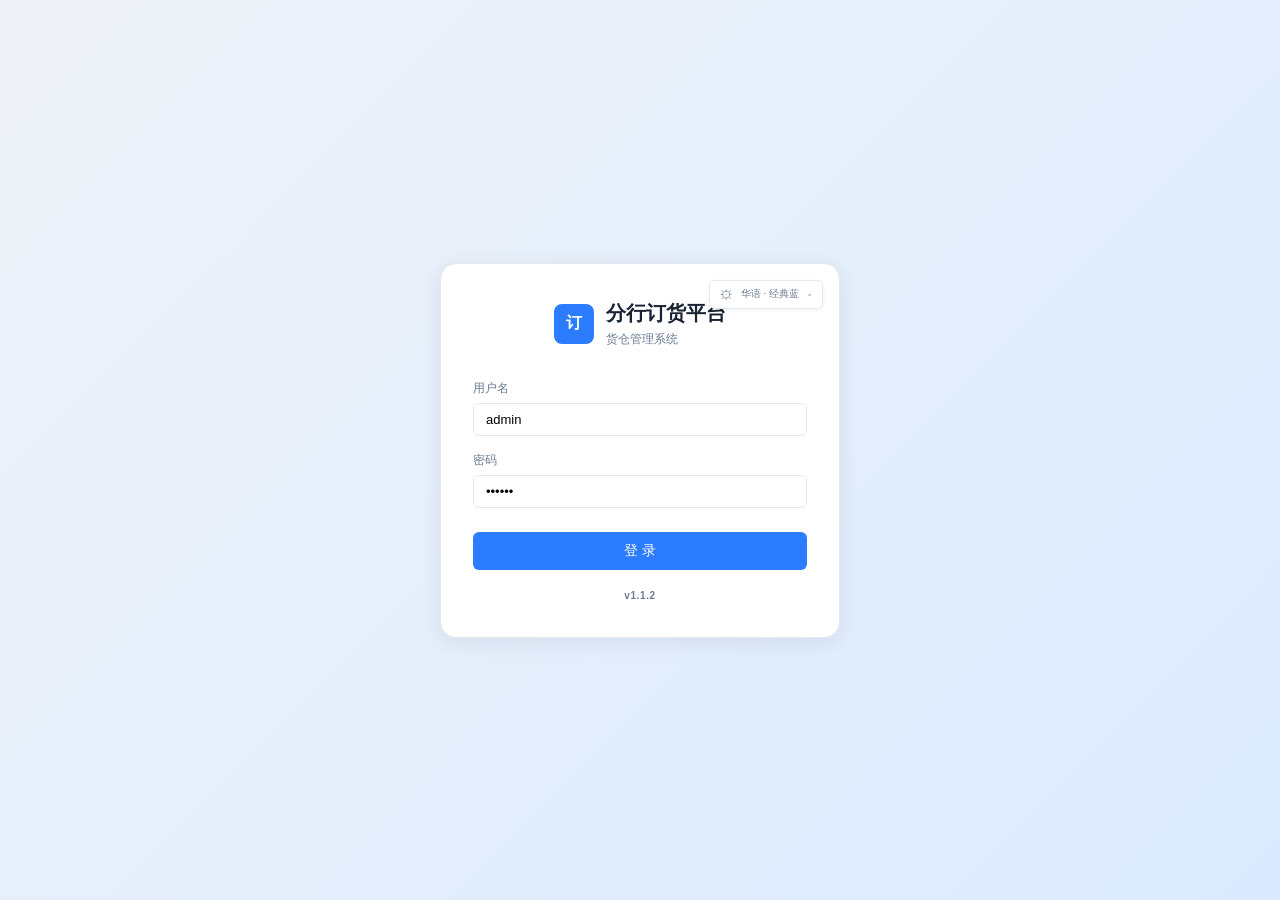
==== commit 9f122919: "Release v1.1.2 - LAN server, layout, i18n, performance Co-authored-by: Cursor <cursoragent@cursor.co" ====
--- a/login.html
+++ b/login.html
@@ -6,8 +6,8 @@
   <meta name="viewport" content="width=device-width, initial-scale=1.0, viewport-fit=cover" />
   <meta name="theme-color" content="#1a2332" />
   <title data-i18n-title-page="login.title">登录 - 分行订货平台</title>
-  <link rel="stylesheet" href="styles.css" />
-  <link rel="stylesheet" href="mobile.css" />
+  <link rel="stylesheet" href="styles.css?v=20260626-lang1" />
+  <link rel="stylesheet" href="mobile.css?v=20260626-lang1" />
 </head>
 <body class="login-page">
   <div class="login-card">
@@ -25,6 +25,14 @@
         <span class="pref-toggle-chevron" aria-hidden="true">▾</span>
       </button>
       <div class="pref-dropdown pref-dropdown-login" id="pref-dropdown-login" hidden>
+        <div class="pref-section">
+          <span class="pref-section-label" data-i18n="lang.label">语言</span>
+          <div class="lang-btns">
+            <button type="button" class="lang-btn" data-lang="zh">华语</button>
+            <button type="button" class="lang-btn" data-lang="en">英文</button>
+            <button type="button" class="lang-btn" data-lang="ms">国语</button>
+          </div>
+        </div>
         <div class="pref-section">
           <span class="pref-section-label" data-i18n="theme.label">主题</span>
           <div class="theme-btns">
@@ -60,7 +68,7 @@
   </div>
 
   <script src="version.js"></script>
-  <script src="i18n.js"></script>
+  <script src="i18n.js?v=20260626-lang1"></script>
   <script>
     const SESSION_KEY = "orderPlatform_session";
 
--- a/styles.css
+++ b/styles.css
@@ -131,6 +131,8 @@
   display: grid;
   grid-template-columns: 220px 1fr;
   min-height: 100vh;
+  height: 100dvh;
+  overflow: hidden;
 }
 
 /* Sidebar */
@@ -556,14 +558,19 @@
 .content-wrap {
   display: flex;
   flex-direction: column;
-  min-height: 100vh;
+  min-height: 0;
+  height: 100%;
+  overflow: hidden;
   padding-bottom: 72px;
 }
 
 .main {
   flex: 1;
+  min-height: 0;
   padding: 0;
-  overflow-x: auto;
+  overflow: hidden;
+  display: flex;
+  flex-direction: column;
 }
 
 .view {
@@ -573,6 +580,24 @@
 .view.active {
   display: block;
   animation: viewFadeIn 0.18s ease;
+}
+
+#view-ordering.view.active,
+#view-cabinet-reserve.view.active {
+  display: flex;
+  flex-direction: column;
+  flex: 1;
+  min-height: 0;
+  overflow: hidden;
+}
+
+#view-products.view.active {
+  flex: 1;
+  min-height: 0;
+  overflow-x: hidden;
+  overflow-y: auto;
+  -webkit-overflow-scrolling: touch;
+  padding-bottom: 24px;
 }
 
 @keyframes viewFadeIn {
@@ -659,9 +684,85 @@
 }
 
 .header-over-min-hint:not([hidden]) + textarea,
-textarea.remark-required-over-min {
+.header-over-min-hint:not([hidden]) + input,
+textarea.remark-required-over-min,
+input.remark-required-over-min {
   border-color: #f59e0b;
   box-shadow: 0 0 0 2px rgba(245, 158, 11, 0.15);
+}
+
+/* 紧凑订货信息栏：单行字段 + 提交 */
+.order-header-compact {
+  padding: 8px 14px;
+  gap: 8px;
+  align-items: flex-end;
+}
+
+.order-header-compact .order-header-fold {
+  display: flex;
+  flex: 1;
+  align-items: flex-end;
+  gap: 10px;
+  min-width: 0;
+}
+
+.order-header-compact .header-fields {
+  display: flex;
+  flex: 1;
+  flex-wrap: wrap;
+  align-items: flex-end;
+  gap: 8px 10px;
+  min-width: 0;
+}
+
+.order-header-compact .header-field label {
+  font-size: 11px;
+  line-height: 1.2;
+}
+
+.order-header-compact .header-field input,
+.order-header-compact .header-field select {
+  min-width: 0;
+  width: 100%;
+  padding: 6px 8px;
+  font-size: 13px;
+}
+
+.order-header-compact .header-field-branch {
+  flex: 0 1 118px;
+}
+
+.order-header-compact .header-field-orderer {
+  flex: 0 1 96px;
+}
+
+.order-header-compact .header-field-date {
+  flex: 0 1 136px;
+}
+
+.order-header-compact .header-field-remark {
+  flex: 1 1 120px;
+  min-width: 100px;
+  max-width: none;
+}
+
+.order-header-compact .header-field-remark input {
+  width: 100%;
+  min-width: 0;
+}
+
+.order-header-compact .header-over-min-hint {
+  margin-bottom: 4px;
+  padding: 6px 8px;
+  font-size: 11px;
+}
+
+.order-header-compact .order-header-submit {
+  flex-shrink: 0;
+  padding: 7px 12px;
+  font-size: 13px;
+  min-height: 32px;
+  white-space: nowrap;
 }
 
 .product-card-over-min {
@@ -707,6 +808,9 @@
   gap: 12px;
   padding: 16px 24px;
   width: 100%;
+  flex: 1;
+  min-height: 0;
+  overflow: hidden;
 }
 
 /* Filter bar */
@@ -809,12 +913,104 @@
 
 #view-ordering .filter-bar {
   align-items: flex-end;
-  gap: 12px;
-  padding: 12px 16px;
-}
-
-#view-ordering .search-history {
-  margin-top: 6px;
+  gap: 8px;
+  padding: 8px 12px;
+}
+
+.filter-bar-compact .filter-bar-toolbar {
+  display: flex;
+  flex-wrap: wrap;
+  align-items: center;
+  gap: 8px;
+  width: 100%;
+}
+
+.filter-bar-compact .filter-sr-label {
+  position: absolute;
+  width: 1px;
+  height: 1px;
+  padding: 0;
+  margin: -1px;
+  overflow: hidden;
+  clip: rect(0, 0, 0, 0);
+  white-space: nowrap;
+  border: 0;
+}
+
+.filter-bar-compact .search-group-spot {
+  flex: 1 1 200px;
+  min-width: 0;
+  max-width: none;
+}
+
+.filter-bar-compact .search-row-spot {
+  width: 100%;
+  max-width: none;
+}
+
+.filter-bar-compact .search-row-spot .search-input-wrap input {
+  padding: 6px 30px 6px 8px;
+  font-size: 13px;
+  min-height: 32px;
+}
+
+.filter-bar-compact .search-row-spot .btn-sm {
+  min-height: 32px;
+  padding: 0 10px;
+  font-size: 13px;
+}
+
+.filter-bar-compact .filter-bar-filters {
+  display: flex;
+  flex-wrap: wrap;
+  align-items: center;
+  gap: 6px;
+  flex: 1 1 280px;
+  min-width: 0;
+}
+
+.filter-bar-compact .filter-group {
+  flex: 0 1 auto;
+  min-width: 0;
+}
+
+.filter-bar-compact .filter-group select {
+  min-width: 0;
+  width: 100%;
+  padding: 6px 8px;
+  font-size: 12px;
+  min-height: 32px;
+}
+
+.filter-bar-compact .filter-group-category select {
+  min-width: 88px;
+  max-width: 108px;
+}
+
+.filter-bar-compact .filter-group-department select {
+  min-width: 100px;
+  max-width: 130px;
+}
+
+.filter-bar-compact .filter-group-stock select {
+  min-width: 76px;
+  max-width: 96px;
+}
+
+.filter-bar-compact .btn-filter-reset {
+  min-height: 32px;
+  padding: 0 10px;
+  font-size: 12px;
+  flex-shrink: 0;
+}
+
+.filter-bar-compact .search-history {
+  width: 100%;
+  margin-top: 4px;
+}
+
+#view-ordering .filter-bar-compact .search-history {
+  margin-top: 4px;
 }
 
 .search-group label,
@@ -1192,6 +1388,11 @@
   border: none;
   box-shadow: none;
   background: transparent;
+  flex: 1;
+  min-height: 0;
+  display: flex;
+  flex-direction: column;
+  overflow: hidden;
 }
 
 .product-panel .panel-title {
@@ -1628,115 +1829,300 @@
 }
 
 /* 现货目录：紧凑型商品格子 */
+#view-ordering .order-header,
+#view-cabinet-reserve .order-header {
+  flex-shrink: 0;
+}
+
+#view-ordering .ordering-layout {
+  gap: 10px;
+  padding: 12px 18px 14px;
+  flex: 1;
+  min-height: 0;
+}
+
+#view-ordering .filter-bar-compact {
+  flex-shrink: 0;
+  position: sticky;
+  top: 0;
+  z-index: 12;
+  background: var(--surface);
+  box-shadow: 0 1px 0 var(--border);
+}
+
+#view-ordering .filter-bar-compact #search-preview:not(:has(.search-preview-photo)) {
+  display: none;
+}
+
+#view-ordering .product-panel-head {
+  display: flex;
+  align-items: baseline;
+  justify-content: space-between;
+  gap: 12px;
+  flex-shrink: 0;
+  padding: 2px 0 10px;
+}
+
+#view-ordering .product-panel-meta {
+  font-size: 12px;
+  color: var(--text-muted);
+  white-space: nowrap;
+  overflow: hidden;
+  text-overflow: ellipsis;
+}
+
 #view-ordering .product-panel .panel-title {
-  padding: 0 0 8px;
+  padding: 0;
   font-size: 14px;
+  line-height: 1.2;
+  flex-shrink: 0;
+}
+
+#view-ordering .product-panel {
+  flex: 1;
+  min-height: 0;
+  display: flex;
+  flex-direction: column;
+  overflow: hidden;
+  container-type: inline-size;
+  container-name: spot-product-panel;
 }
 
 #view-ordering .product-grid-spot {
-  grid-template-columns: repeat(auto-fill, minmax(128px, 1fr));
+  display: grid;
+  gap: 12px;
+  padding: 0 2px 12px;
+  flex: 1;
+  min-height: min(62vh, 720px);
+  overflow-y: auto;
+  overflow-x: hidden;
+  align-content: start;
+  grid-template-columns: repeat(2, minmax(0, 1fr));
+}
+
+@container spot-product-panel (min-width: 560px) {
+  #view-ordering .product-grid-spot {
+    grid-template-columns: repeat(3, minmax(0, 1fr));
+  }
+}
+
+@container spot-product-panel (min-width: 720px) {
+  #view-ordering .product-grid-spot {
+    grid-template-columns: repeat(4, minmax(0, 1fr));
+  }
+}
+
+@container spot-product-panel (min-width: 900px) {
+  #view-ordering .product-grid-spot {
+    grid-template-columns: repeat(5, minmax(0, 1fr));
+  }
+}
+
+@container spot-product-panel (min-width: 1100px) {
+  #view-ordering .product-grid-spot {
+    grid-template-columns: repeat(6, minmax(0, 1fr));
+  }
+}
+
+#view-ordering .product-grid-spot > .product-card {
+  min-width: 0;
+  height: auto;
+}
+
+#view-ordering .product-panel .pagination {
+  flex-shrink: 0;
+}
+
+#view-cabinet-reserve .ordering-layout {
+  flex: 1;
+  min-height: 0;
+  overflow: hidden;
+}
+
+#view-cabinet-reserve .product-panel {
+  flex: 1;
+  min-height: 0;
+  display: flex;
+  flex-direction: column;
+  overflow: hidden;
+}
+
+#view-cabinet-reserve .product-grid {
+  --product-grid-columns: 6;
+  grid-template-columns: repeat(var(--product-grid-columns, 6), minmax(0, 1fr));
   gap: 8px;
-  padding: 0 0 6px;
+  flex: 1;
+  min-height: 100px;
+  overflow-y: auto;
+  align-content: start;
+}
+
+#view-cabinet-reserve .product-panel .pagination {
+  flex-shrink: 0;
 }
 
 #view-ordering .product-card-compact {
+  border-radius: 12px;
+  border: 1px solid #dbe3ee;
+  box-shadow: 0 2px 8px rgba(26, 35, 50, 0.06);
+}
+
+#view-ordering .product-card-compact .product-card-serial {
+  top: 8px;
+  left: 8px;
+  min-width: 24px;
+  height: 22px;
+  padding: 0 7px;
+  font-size: 11px;
+  font-weight: 700;
+  color: #334155;
+  background: rgba(255, 255, 255, 0.92);
+  border: 1px solid #dbe3ee;
+  border-radius: 999px;
+  box-shadow: 0 1px 3px rgba(15, 23, 42, 0.08);
+}
+
+#view-ordering .product-card-compact .product-card-image {
+  aspect-ratio: 1.18;
+  height: auto;
+  min-height: 0;
+  max-height: none;
+  padding: 14px 14px 8px;
+  border-radius: 12px 12px 0 0;
+  background: linear-gradient(180deg, #f8fafc 0%, #edf3f7 100%);
+}
+
+#view-ordering .product-card-compact .product-card-image .product-thumb {
+  width: auto;
+  height: auto;
+  max-width: 100%;
+  max-height: 96px;
   border-radius: 8px;
-  box-shadow: 0 1px 2px rgba(26, 35, 50, 0.05);
-}
-
-#view-ordering .product-card-compact .product-card-serial {
-  top: 4px;
-  left: 5px;
-}
-
-#view-ordering .product-card-compact .product-card-image {
-  height: 88px;
-  border-radius: 8px 8px 0 0;
-}
-
-#view-ordering .product-card-compact .product-card-image .product-thumb {
-  width: 80px;
-  height: 80px;
-  border-radius: 6px;
-}
-
-#view-ordering .product-card-compact .product-card-top {
-  display: flex;
-  flex-direction: column;
-  gap: 2px;
+  object-fit: contain;
+}
+
+#view-ordering .product-card-compact .product-card-body {
+  padding: 8px 10px 10px;
+  gap: 5px;
   min-width: 0;
-  width: 100%;
-}
-
-#view-ordering .product-card-compact .product-card-stock-wrap {
-  display: flex;
-  justify-content: center;
-}
-
-#view-ordering .product-card-compact .product-card-body {
-  padding: 4px 6px 6px;
-  gap: 2px;
+  text-align: left;
 }
 
 #view-ordering .product-card-compact .product-card-id {
-  font-size: 11px;
-  padding: 3px 5px;
-  border-radius: 4px;
+  font-size: 13px;
+  font-weight: 700;
+  color: var(--primary);
+  background: var(--primary-light);
+  padding: 4px 8px;
+  border-radius: 7px;
+  letter-spacing: 0;
+  text-align: center;
 }
 
 #view-ordering .product-card-compact .product-card-barcode {
   font-size: 9px;
-  line-height: 1.15;
+  font-weight: 500;
+  color: #94a3b8;
+  line-height: 1.2;
 }
 
 #view-ordering .product-card-compact .product-card-barcode-label {
   font-size: 8px;
-  margin-right: 2px;
+  font-weight: 600;
+  color: #b0bac7;
+}
+
+#view-ordering .product-card-compact .product-card-meta {
+  margin-top: 0;
+  justify-content: flex-start;
+}
+
+#view-ordering .product-card-compact .product-card-case {
+  font-size: 11px;
+  font-weight: 500;
+  color: #64748b;
+  line-height: 1.2;
+}
+
+#view-ordering .product-card-compact .product-card-stock-wrap {
+  display: flex;
+  justify-content: flex-start;
+  margin: 1px 0 0;
 }
 
 #view-ordering .product-card-compact .product-stock-status {
-  font-size: 9px;
+  font-size: 11px;
   gap: 3px;
+  font-weight: 600;
 }
 
 #view-ordering .product-card-compact .product-stock-status .stock-dot {
-  width: 5px;
-  height: 5px;
-}
-
-#view-ordering .product-card-compact .product-card-case {
-  font-size: 9px;
+  width: 4px;
+  height: 4px;
 }
 
 #view-ordering .product-card-compact .product-card-name {
-  font-size: 10px;
-  line-height: 1.3;
+  font-size: 13px;
+  font-weight: 700;
+  line-height: 1.35;
+  text-transform: uppercase;
+  text-align: left;
   display: -webkit-box;
   -webkit-line-clamp: 2;
   -webkit-box-orient: vertical;
   overflow: hidden;
+  min-height: 35px;
+  word-break: break-word;
+  margin: 2px 0 0;
+}
+
+#view-ordering .product-card-compact .product-card-cat-tag {
+  font-size: 11px;
+  font-weight: 600;
+  color: #64748b;
+  line-height: 1.2;
+  margin-bottom: 2px;
 }
 
 #view-ordering .product-card-compact .product-card-desc {
+  display: none;
+}
+
+#view-ordering .product-card-compact .product-card-suggest {
+  display: flex;
+  flex-wrap: wrap;
+  align-items: center;
+  justify-content: flex-start;
+  gap: 3px 5px;
+  margin: 3px 0 0;
+  padding: 5px 7px;
+  font-size: 10px;
+  line-height: 1.25;
+  color: #64748b;
+  background: #e8f6f4;
+  border: 1px solid #cce8e3;
+  border-radius: 7px;
+}
+
+#view-ordering .product-card-compact .product-card-suggest-active {
+  background: #fff7ed;
+  border-color: #fed7aa;
+}
+
+#view-ordering .product-card-compact .product-card-suggest-label {
   font-size: 9px;
-  -webkit-line-clamp: 1;
-}
-
-#view-ordering .product-card-compact .product-card-suggest {
-  margin-top: 2px;
-  padding: 3px 5px;
-  gap: 2px 4px;
+  font-weight: 600;
+  color: #0d9488;
+}
+
+#view-ordering .product-card-compact .product-card-suggest-min {
   font-size: 9px;
-  border-radius: 4px;
+  font-weight: 600;
+  color: #1e40af;
 }
 
 #view-ordering .product-card-compact .product-card-suggest-qty {
-  font-size: 11px;
-}
-
-#view-ordering .product-card-compact .product-card-suggest-min,
-#view-ordering .product-card-compact .product-card-suggest-ok {
-  font-size: 9px;
+  font-size: 10px;
 }
 
 #view-ordering .product-card-compact .product-card-suggest-tag {
@@ -1744,68 +2130,85 @@
   padding: 0 4px;
 }
 
+#view-ordering .product-card-compact .product-card-suggest-ok {
+  font-size: 9px;
+  font-weight: 600;
+  color: #059669;
+}
+
 #view-ordering .product-card-compact .product-card-over-min {
   margin-top: 2px;
-  padding: 3px 5px;
-  font-size: 9px;
-  border-radius: 4px;
-}
-
-#view-ordering .product-card-compact .product-restock-note {
-  padding: 4px 5px;
-  font-size: 9px;
-  line-height: 1.3;
-}
-
-#view-ordering .product-card-compact .product-card-footer {
-  padding-top: 2px;
+  padding: 2px 4px;
+  font-size: 8px;
+  border-radius: 3px;
+}
+
+#view-ordering .product-card-compact .product-card-order {
+  gap: 6px;
+  margin-top: 6px;
+  padding: 7px;
+  border-radius: 8px;
+  background: #e8f3fa;
+  border: 1px solid #cfe3f3;
+}
+
+#view-ordering .product-card-compact .product-card-qty-head-compact {
+  display: flex;
+  align-items: center;
+  justify-content: space-between;
+  gap: 4px;
+  margin-bottom: 0;
+}
+
+#view-ordering .product-card-compact .product-card-qty-label {
+  font-size: 12px;
+  font-weight: 700;
+  color: #334155;
 }
 
 #view-ordering .product-card-compact .product-card-price {
-  font-size: 11px;
-}
-
-#view-ordering .product-card-compact .product-card-qty-head-compact {
-  margin-bottom: 1px;
-}
-
-#view-ordering .product-card-compact .product-card-qty-head-compact .product-card-price {
-  font-size: 11px;
+  font-size: 12px;
+  font-weight: 700;
   color: var(--primary);
 }
 
-#view-ordering .product-card-compact .product-card-order {
-  gap: 4px;
-  padding: 5px;
+#view-ordering .product-card-compact .product-card-order .qty-stepper {
+  grid-template-columns: 30px 1fr 30px;
+  gap: 5px;
+}
+
+#view-ordering .product-card-compact .product-card-order .qty-btn {
+  width: 30px;
+  height: 30px;
+  font-size: 18px;
   border-radius: 6px;
-}
-
-#view-ordering .product-card-compact .product-card-qty-label {
-  font-size: 10px;
-}
-
-#view-ordering .product-card-compact .product-card-order .qty-stepper {
-  grid-template-columns: 26px 1fr 26px;
-  gap: 3px;
-}
-
-#view-ordering .product-card-compact .product-card-order .qty-btn {
-  width: 26px;
-  height: 26px;
-  font-size: 16px;
-  border-radius: 4px;
+  background: #fff;
+  border: 1px solid #cbd5e1;
 }
 
 #view-ordering .product-card-compact .product-card-order .qty-input {
-  height: 26px;
-  font-size: 13px;
-  border-radius: 4px;
+  height: 30px;
+  font-size: 15px;
+  border-radius: 6px;
+  background: #fff;
+  border: 1px solid #cbd5e1;
 }
 
 #view-ordering .product-card-compact .product-card-add {
-  height: 28px;
-  font-size: 11px;
-  border-radius: 4px;
+  height: 34px;
+  font-size: 13px;
+  font-weight: 700;
+  border-radius: 7px;
+  margin-top: 0;
+}
+
+#view-ordering .product-card-compact.product-card-in-cart {
+  border-color: color-mix(in srgb, var(--primary) 45%, var(--border));
+  box-shadow: 0 0 0 1px color-mix(in srgb, var(--primary) 18%, transparent);
+}
+
+#view-ordering .product-card-compact.product-card-in-cart .product-card-add {
+  background: color-mix(in srgb, var(--primary) 88%, white);
 }
 
 #view-ordering .product-grid-empty {
@@ -1813,8 +2216,440 @@
   font-size: 13px;
 }
 
+/* 现货目录：清单排行布局，移除卡片墙视觉 */
+#view-ordering .product-grid-spot {
+  display: flex;
+  flex-direction: column;
+  gap: 0;
+  padding: 0;
+  background: var(--surface);
+  border: 1px solid var(--border);
+  border-radius: 12px;
+  overflow-y: auto;
+  overflow-x: auto;
+}
+
+#view-ordering .product-grid-spot > .product-card-compact {
+  display: grid;
+  grid-template-columns: 54px 78px minmax(620px, 1fr);
+  align-items: center;
+  min-height: 82px;
+  border: 0;
+  border-bottom: 1px solid var(--border);
+  border-radius: 0;
+  box-shadow: none;
+  background: #fff;
+  overflow: visible;
+}
+
+#view-ordering .product-grid-spot > .product-card-compact:last-child {
+  border-bottom: 0;
+}
+
+#view-ordering .product-grid-spot > .product-card-compact:hover {
+  background: #f8fafc;
+  border-color: var(--border);
+  box-shadow: none;
+}
+
+#view-ordering .product-card-compact .product-card-serial {
+  position: static;
+  grid-column: 1;
+  justify-self: center;
+  width: 30px;
+  min-width: 30px;
+  height: 30px;
+  padding: 0;
+  color: #475569;
+  background: #f1f5f9;
+  border: 1px solid #e2e8f0;
+  border-radius: 999px;
+  box-shadow: none;
+}
+
+#view-ordering .product-card-compact .product-card-image {
+  grid-column: 2;
+  width: 64px;
+  height: 64px;
+  padding: 4px;
+  aspect-ratio: auto;
+  background: #f8fafc;
+  border: 1px solid #edf2f7;
+  border-radius: 8px;
+}
+
+#view-ordering .product-card-compact .product-card-image .product-thumb {
+  max-width: 56px;
+  max-height: 56px;
+  border-radius: 6px;
+  object-fit: contain;
+}
+
+#view-ordering .product-card-compact .product-card-body {
+  display: grid;
+  grid-template-columns: 130px 96px minmax(190px, 1fr) 240px;
+  grid-template-areas:
+    "code stock name order"
+    "meta tag name order"
+    "suggest suggest suggest order";
+  align-items: center;
+  gap: 4px 12px;
+  padding: 9px 12px 9px 8px;
+  text-align: left;
+}
+
+#view-ordering .product-card-compact .product-card-id {
+  grid-area: code;
+  justify-self: start;
+  width: auto;
+  max-width: 130px;
+  padding: 3px 8px;
+  font-size: 13px;
+  text-align: left;
+}
+
+#view-ordering .product-card-compact .product-card-barcode {
+  display: none;
+}
+
+#view-ordering .product-card-compact .product-card-meta {
+  grid-area: meta;
+  justify-content: flex-start;
+}
+
+#view-ordering .product-card-compact .product-card-stock-wrap {
+  grid-area: stock;
+  margin: 0;
+}
+
+#view-ordering .product-card-compact .product-card-name {
+  grid-area: name;
+  min-height: 0;
+  margin: 0;
+  font-size: 14px;
+  line-height: 1.35;
+  text-align: left;
+  -webkit-line-clamp: 2;
+}
+
+#view-ordering .product-card-compact .product-card-cat-tag {
+  grid-area: tag;
+  margin: 0;
+  width: fit-content;
+  max-width: 96px;
+  padding: 2px 7px;
+  color: #475569;
+  background: #f1f5f9;
+  border: 1px solid #e2e8f0;
+  border-radius: 999px;
+  white-space: nowrap;
+  overflow: hidden;
+  text-overflow: ellipsis;
+}
+
+#view-ordering .product-card-compact .product-card-suggest {
+  grid-area: suggest;
+  width: fit-content;
+  max-width: 100%;
+  margin: 0;
+  padding: 3px 6px;
+  background: transparent;
+  border: 0;
+}
+
+#view-ordering .product-card-compact .product-card-over-min {
+  grid-area: suggest;
+  margin-top: 20px;
+}
+
+#view-ordering .product-card-compact .product-card-order {
+  grid-area: order;
+  display: grid;
+  grid-template-columns: 1fr 92px;
+  grid-template-areas:
+    "head add"
+    "stepper add";
+  align-items: center;
+  gap: 5px 8px;
+  margin: 0;
+  padding: 8px;
+  background: #f8fafc;
+  border: 1px solid #e2e8f0;
+  border-radius: 8px;
+}
+
+#view-ordering .product-card-compact .product-card-qty-head-compact {
+  grid-area: head;
+}
+
+#view-ordering .product-card-compact .product-card-order .qty-stepper {
+  grid-area: stepper;
+  grid-template-columns: 30px 1fr 30px;
+}
+
+#view-ordering .product-card-compact .product-card-add {
+  grid-area: add;
+  height: 42px;
+  margin: 0;
+}
+
+@container spot-product-panel (max-width: 860px) {
+  #view-ordering .product-grid-spot > .product-card-compact {
+    grid-template-columns: 46px 66px minmax(420px, 1fr);
+  }
+
+  #view-ordering .product-card-compact .product-card-body {
+    grid-template-columns: 110px minmax(160px, 1fr) 210px;
+    grid-template-areas:
+      "code name order"
+      "stock name order"
+      "suggest suggest order";
+  }
+
+  #view-ordering .product-card-compact .product-card-meta,
+  #view-ordering .product-card-compact .product-card-cat-tag {
+    display: none;
+  }
+}
+
+/* 新货柜预定：复用现货目录清单排行布局 */
+#view-cabinet-reserve .product-panel {
+  container-type: inline-size;
+  container-name: cabinet-product-panel;
+}
+
+#view-cabinet-reserve .product-grid-spot {
+  display: flex;
+  flex-direction: column;
+  gap: 0;
+  padding: 0;
+  background: var(--surface);
+  border: 1px solid var(--border);
+  border-radius: 12px;
+  overflow-y: auto;
+  overflow-x: auto;
+}
+
+#view-cabinet-reserve .product-grid-spot > .product-card-compact {
+  display: grid;
+  grid-template-columns: 54px 78px minmax(620px, 1fr);
+  align-items: center;
+  min-height: 82px;
+  border: 0;
+  border-bottom: 1px solid var(--border);
+  border-radius: 0;
+  box-shadow: none;
+  background: #fff;
+  overflow: visible;
+}
+
+#view-cabinet-reserve .product-grid-spot > .product-card-compact:last-child {
+  border-bottom: 0;
+}
+
+#view-cabinet-reserve .product-grid-spot > .product-card-compact:hover {
+  background: #f8fafc;
+  border-color: var(--border);
+  box-shadow: none;
+}
+
+#view-cabinet-reserve .product-card-compact .product-card-serial {
+  position: static;
+  grid-column: 1;
+  justify-self: center;
+  width: 30px;
+  min-width: 30px;
+  height: 30px;
+  padding: 0;
+  color: #475569;
+  background: #f1f5f9;
+  border: 1px solid #e2e8f0;
+  border-radius: 999px;
+  box-shadow: none;
+}
+
+#view-cabinet-reserve .product-card-compact .product-card-image {
+  grid-column: 2;
+  width: 64px;
+  height: 64px;
+  padding: 4px;
+  aspect-ratio: auto;
+  background: #f8fafc;
+  border: 1px solid #edf2f7;
+  border-radius: 8px;
+}
+
+#view-cabinet-reserve .product-card-compact .product-card-image .product-thumb {
+  max-width: 56px;
+  max-height: 56px;
+  border-radius: 6px;
+  object-fit: contain;
+}
+
+#view-cabinet-reserve .product-card-compact .product-card-body {
+  display: grid;
+  grid-template-columns: 130px 96px minmax(190px, 1fr) 240px;
+  grid-template-areas:
+    "code stock name order"
+    "meta tag name order"
+    "suggest suggest suggest order";
+  align-items: center;
+  gap: 4px 12px;
+  padding: 9px 12px 9px 8px;
+  text-align: left;
+}
+
+#view-cabinet-reserve .product-card-compact .product-card-id {
+  grid-area: code;
+  justify-self: start;
+  width: auto;
+  max-width: 130px;
+  padding: 3px 8px;
+  font-size: 13px;
+  text-align: left;
+}
+
+#view-cabinet-reserve .product-card-compact .product-card-barcode {
+  display: none;
+}
+
+#view-cabinet-reserve .product-card-compact .product-card-meta {
+  grid-area: meta;
+  justify-content: flex-start;
+}
+
+#view-cabinet-reserve .product-card-compact .product-card-stock-wrap {
+  grid-area: stock;
+  margin: 0;
+}
+
+#view-cabinet-reserve .product-card-compact .product-card-name {
+  grid-area: name;
+  min-height: 0;
+  margin: 0;
+  font-size: 14px;
+  line-height: 1.35;
+  text-align: left;
+  -webkit-line-clamp: 2;
+}
+
+#view-cabinet-reserve .product-card-compact .product-card-cat-tag {
+  grid-area: tag;
+  margin: 0;
+  width: fit-content;
+  max-width: 96px;
+  padding: 2px 7px;
+  color: #475569;
+  background: #f1f5f9;
+  border: 1px solid #e2e8f0;
+  border-radius: 999px;
+  white-space: nowrap;
+  overflow: hidden;
+  text-overflow: ellipsis;
+}
+
+#view-cabinet-reserve .product-card-compact .product-card-suggest {
+  grid-area: suggest;
+  width: fit-content;
+  max-width: 100%;
+  margin: 0;
+  padding: 3px 6px;
+  background: transparent;
+  border: 0;
+}
+
+#view-cabinet-reserve .product-card-compact .product-card-over-min {
+  grid-area: suggest;
+  margin-top: 20px;
+}
+
+#view-cabinet-reserve .product-card-compact .product-card-order {
+  grid-area: order;
+  display: grid;
+  grid-template-columns: 1fr 92px;
+  grid-template-areas:
+    "head add"
+    "stepper add";
+  align-items: center;
+  gap: 5px 8px;
+  margin: 0;
+  padding: 8px;
+  background: #f8fafc;
+  border: 1px solid #e2e8f0;
+  border-radius: 8px;
+}
+
+#view-cabinet-reserve .product-card-compact .product-card-qty-head-compact {
+  grid-area: head;
+}
+
+#view-cabinet-reserve .product-card-compact .product-card-order .qty-stepper {
+  grid-area: stepper;
+  grid-template-columns: 30px 1fr 30px;
+}
+
+#view-cabinet-reserve .product-card-compact .product-card-add {
+  grid-area: add;
+  height: 42px;
+  margin: 0;
+}
+
+@container cabinet-product-panel (max-width: 860px) {
+  #view-cabinet-reserve .product-grid-spot > .product-card-compact {
+    grid-template-columns: 46px 66px minmax(420px, 1fr);
+  }
+
+  #view-cabinet-reserve .product-card-compact .product-card-body {
+    grid-template-columns: 110px minmax(160px, 1fr) 210px;
+    grid-template-areas:
+      "code name order"
+      "stock name order"
+      "suggest suggest order";
+  }
+
+  #view-cabinet-reserve .product-card-compact .product-card-meta,
+  #view-cabinet-reserve .product-card-compact .product-card-cat-tag {
+    display: none;
+  }
+}
+
 #view-ordering .product-panel .pagination {
-  padding: 8px 0 0;
+  padding: 10px 8px 0;
+  font-size: 12px;
+  position: sticky;
+  bottom: 0;
+  z-index: 11;
+  background: linear-gradient(180deg, transparent, var(--bg) 24%);
+  margin-top: auto;
+}
+
+.pagination-jump {
+  display: inline-flex;
+  align-items: center;
+  gap: 6px;
+  font-size: 12px;
+  color: var(--text-muted);
+}
+
+.pagination-jump input {
+  width: 52px;
+  padding: 4px 6px;
+  border: 1px solid var(--border);
+  border-radius: 6px;
+  font: inherit;
+  font-size: 12px;
+  text-align: center;
+}
+
+.pagination-jump-btn {
+  min-height: 28px;
+  padding: 2px 8px;
+  font-size: 12px;
+}
+
+.pagination-per-page,
+.pagination-summary {
+  color: var(--text-muted);
   font-size: 12px;
 }
 
@@ -3648,6 +4483,46 @@
   color: var(--primary);
 }
 
+.inventory-save-bar {
+  display: flex;
+  flex-wrap: wrap;
+  align-items: center;
+  gap: 12px;
+  margin-top: 12px;
+  padding: 12px 14px;
+  border-radius: 10px;
+  background: color-mix(in srgb, var(--primary-light) 45%, var(--surface));
+  border: 1px solid color-mix(in srgb, var(--primary) 25%, var(--border));
+}
+
+.inventory-save-bar[hidden] {
+  display: none !important;
+}
+
+.inventory-save-hint {
+  flex: 1;
+  min-width: 200px;
+  margin: 0;
+  font-size: 13px;
+  color: var(--text);
+}
+
+.inventory-save-path {
+  font-size: 12px;
+  color: var(--text-muted);
+  word-break: break-all;
+}
+
+.inventory-sync-status {
+  margin: 8px 0 0;
+  padding: 8px 12px;
+  font-size: 12px;
+  color: var(--text-muted);
+  background: #f0fdf4;
+  border: 1px solid #bbf7d0;
+  border-radius: 8px;
+}
+
 /* Excel admin */
 .excel-admin {
   margin: 16px 24px 0;
@@ -3716,10 +4591,6 @@
 .products-warehouse-block .excel-admin {
   margin-left: 0;
   margin-right: 0;
-}
-
-.products-warehouse-block {
-  margin: 0 24px 32px;
 }
 
 .cabinet-products-admin {
@@ -4109,10 +4980,6 @@
   margin: 0;
 }
 
-.product-preview-panel .pagination {
-  padding: 0 16px 16px;
-}
-
 .product-preview-wrap {
   max-height: 480px;
   overflow: auto;
@@ -4400,6 +5267,138 @@
   font-weight: 700;
 }
 
+/* Dashboard */
+.dashboard-page-header p {
+  margin: 6px 0 0;
+  color: var(--text-muted);
+  font-size: 13px;
+}
+
+.dashboard-stats {
+  padding-bottom: 20px;
+}
+
+.dashboard-grid {
+  display: grid;
+  grid-template-columns: repeat(2, minmax(0, 1fr));
+  gap: 16px;
+  padding: 0 24px 24px;
+}
+
+.dashboard-panel {
+  min-width: 0;
+}
+
+.dashboard-rank-list,
+.dashboard-alert-list {
+  display: grid;
+  gap: 10px;
+}
+
+.dashboard-rank-item {
+  display: grid;
+  grid-template-columns: 28px minmax(0, 1fr) auto;
+  align-items: center;
+  gap: 10px;
+  padding: 10px 12px;
+  border: 1px solid var(--border);
+  border-radius: 10px;
+  background: color-mix(in srgb, var(--surface) 88%, var(--bg));
+}
+
+.dashboard-rank-no {
+  width: 24px;
+  height: 24px;
+  border-radius: 999px;
+  display: grid;
+  place-items: center;
+  background: var(--primary-light);
+  color: var(--primary);
+  font-size: 12px;
+  font-weight: 700;
+}
+
+.dashboard-rank-main {
+  min-width: 0;
+}
+
+.dashboard-rank-main strong,
+.dashboard-rank-main span {
+  display: block;
+  overflow: hidden;
+  text-overflow: ellipsis;
+  white-space: nowrap;
+}
+
+.dashboard-rank-main strong {
+  font-size: 13px;
+}
+
+.dashboard-rank-main span,
+.dashboard-progress-meta {
+  font-size: 12px;
+  color: var(--text-muted);
+}
+
+.dashboard-rank-item b {
+  font-size: 13px;
+  color: var(--text);
+}
+
+.dashboard-progress-card {
+  padding: 14px;
+  border: 1px solid var(--border);
+  border-radius: 12px;
+  background: color-mix(in srgb, var(--primary-light) 28%, var(--surface));
+}
+
+.dashboard-progress-head,
+.dashboard-progress-meta {
+  display: flex;
+  justify-content: space-between;
+  gap: 12px;
+}
+
+.dashboard-progress-head {
+  align-items: center;
+  margin-bottom: 12px;
+}
+
+.dashboard-progress-head span {
+  color: var(--primary);
+  font-size: 22px;
+  font-weight: 800;
+}
+
+.dashboard-progress-track {
+  height: 10px;
+  overflow: hidden;
+  border-radius: 999px;
+  background: #dbe3ef;
+}
+
+.dashboard-progress-track span {
+  display: block;
+  height: 100%;
+  border-radius: inherit;
+  background: linear-gradient(90deg, var(--primary), color-mix(in srgb, var(--primary) 62%, #10b981));
+}
+
+.dashboard-progress-meta {
+  margin-top: 10px;
+  flex-wrap: wrap;
+}
+
+.dashboard-alert-item {
+  padding: 11px 12px;
+  border-radius: 10px;
+  background: #f8fafc;
+  border-left: 3px solid var(--primary);
+  color: var(--text);
+  font-size: 13px;
+  line-height: 1.5;
+}
+
 .stat-normal .value { color: var(--success); }
 .stat-warn .value { color: var(--warning); }
 .stat-danger .value { color: var(--danger); }
@@ -4919,6 +5918,47 @@
 .mobile-more-item:hover,
 .mobile-more-item:active {
   background: var(--primary-light);
+}
+
+.mobile-more-lang {
+  padding: 12px;
+  margin: 8px 0;
+  border-radius: 10px;
+  background: color-mix(in srgb, var(--primary-light) 35%, var(--surface));
+}
+
+.mobile-more-lang .pref-section-label {
+  color: var(--text-muted);
+}
+
+.mobile-lang-btns {
+  display: flex;
+  gap: 8px;
+  margin-top: 8px;
+}
+
+.mobile-more-lang .lang-btn {
+  flex: 1;
+  padding: 8px 0;
+  border: 1px solid var(--border);
+  border-radius: 8px;
+  background: var(--surface);
+  color: var(--text);
+  font: inherit;
+  font-size: 13px;
+  font-weight: 600;
+  cursor: pointer;
+}
+
+.mobile-more-lang .lang-btn:hover {
+  border-color: var(--primary);
+  color: var(--primary);
+}
+
+.mobile-more-lang .lang-btn.active {
+  background: var(--primary);
+  color: #fff;
+  border-color: var(--primary);
 }
 
 .mobile-more-theme {
@@ -5158,31 +6198,6 @@
     font-size: 16px;
   }
 
-  #view-ordering .product-grid-spot {
-    grid-template-columns: repeat(2, minmax(0, 1fr));
-    gap: 10px;
-  }
-
-  #view-ordering .product-card-compact .product-card-image {
-    height: 100px;
-  }
-
-  #view-ordering .product-card-compact .product-card-image .product-thumb {
-    width: 92px;
-    height: 92px;
-  }
-
-  #view-ordering .product-card-compact .product-card-id {
-    font-size: 11px;
-    padding: 3px 5px;
-    letter-spacing: 0;
-  }
-
-  #view-ordering .product-card-compact .product-card-barcode {
-    font-size: 9px;
-    line-height: 1.15;
-  }
-
   .suggestions-matrix-table th.col-item-code,
   .suggestions-matrix-table td.col-item-code,
   .suggestions-matrix-table th.col-item-name,
@@ -5197,11 +6212,6 @@
     position: sticky;
   }
 
-  #view-ordering .product-card-compact .product-card-name {
-    font-size: 12px;
-    -webkit-line-clamp: 3;
-  }
-
   #view-ordering .product-card-compact .product-card-order .qty-btn {
     width: 36px;
     height: 36px;
@@ -5218,7 +6228,7 @@
   }
 
   .product-grid {
-    grid-template-columns: repeat(2, minmax(0, 1fr));
+    grid-template-columns: repeat(auto-fill, minmax(168px, 1fr));
     gap: 10px;
   }
 
@@ -5413,11 +6423,6 @@
     grid-template-columns: 1fr;
   }
 
-  #view-ordering .product-grid-spot,
-  .product-grid {
-    grid-template-columns: 1fr;
-  }
-
   .nav-item {
     min-width: 46px;
     padding: 6px 6px;
--- a/mobile.css
+++ b/mobile.css
@@ -144,7 +144,9 @@
   }
 
   .content-wrap {
-    min-height: 100dvh;
+    flex: 1;
+    min-height: 0;
+    height: auto;
     padding-top: calc(52px + env(safe-area-inset-top));
     padding-bottom: calc(118px + env(safe-area-inset-bottom));
   }
@@ -154,8 +156,9 @@
   }
 
   .main {
-    overflow-x: hidden;
+    overflow: hidden;
     -webkit-overflow-scrolling: touch;
+    min-height: 0;
   }
 
   .page-header {
@@ -165,6 +168,39 @@
   .page-header h2 {
     font-size: 18px;
     margin: 0;
+  }
+
+  .dashboard-page-header p {
+    font-size: 12px;
+  }
+
+  .dashboard-stats {
+    grid-template-columns: repeat(2, minmax(0, 1fr));
+    gap: 10px;
+    padding: 10px 12px;
+  }
+
+  .dashboard-stats .stat-card {
+    padding: 12px;
+  }
+
+  .dashboard-stats .stat-card .value {
+    font-size: 20px;
+  }
+
+  .dashboard-grid {
+    grid-template-columns: 1fr;
+    gap: 10px;
+    padding: 0 12px 14px;
+  }
+
+  .dashboard-rank-item {
+    grid-template-columns: 24px minmax(0, 1fr) auto;
+    padding: 9px 10px;
+  }
+
+  .dashboard-progress-head span {
+    font-size: 20px;
   }
 
   .order-header {
@@ -203,8 +239,44 @@
   }
 
   .filter-bar {
-    padding: 12px;
+    padding: 10px 12px;
     gap: 8px;
+  }
+
+  .filter-bar-compact .filter-bar-toolbar {
+    flex-direction: column;
+    align-items: stretch;
+  }
+
+  .filter-bar-compact .filter-bar-filters {
+    display: grid;
+    grid-template-columns: 1fr 1fr auto;
+    gap: 8px;
+    width: 100%;
+  }
+
+  .filter-bar-compact .filter-group-category,
+  .filter-bar-compact .filter-group-department,
+  .filter-bar-compact .filter-group-stock {
+    min-width: 0;
+  }
+
+  .filter-bar-compact .filter-group select {
+    max-width: none;
+    width: 100%;
+    min-height: 44px;
+    font-size: 16px;
+  }
+
+  .filter-bar-compact .filter-group-stock {
+    grid-column: 1 / 2;
+  }
+
+  .filter-bar-compact .btn-filter-reset {
+    grid-column: 3 / 4;
+    grid-row: 1 / 3;
+    align-self: stretch;
+    min-height: 44px;
   }
 
   .filter-bar-core {
@@ -222,10 +294,19 @@
     min-height: 44px;
   }
 
-  #view-ordering .product-grid-spot,
-  .product-grid {
-    grid-template-columns: repeat(2, minmax(0, 1fr));
-    gap: 10px;
+  #view-ordering .product-panel-head {
+    flex-direction: column;
+    align-items: flex-start;
+    gap: 4px;
+  }
+
+  #view-ordering .product-panel-meta {
+    white-space: normal;
+  }
+
+  .pagination-jump {
+    flex-wrap: wrap;
+    justify-content: center;
   }
 
   #view-ordering .product-card-compact .product-card-order .qty-btn {
@@ -371,11 +452,6 @@
     grid-template-columns: 1fr;
   }
 
-  #view-ordering .product-grid-spot,
-  .product-grid {
-    grid-template-columns: 1fr;
-  }
-
   .mobile-tab-label {
     font-size: 9px;
   }
